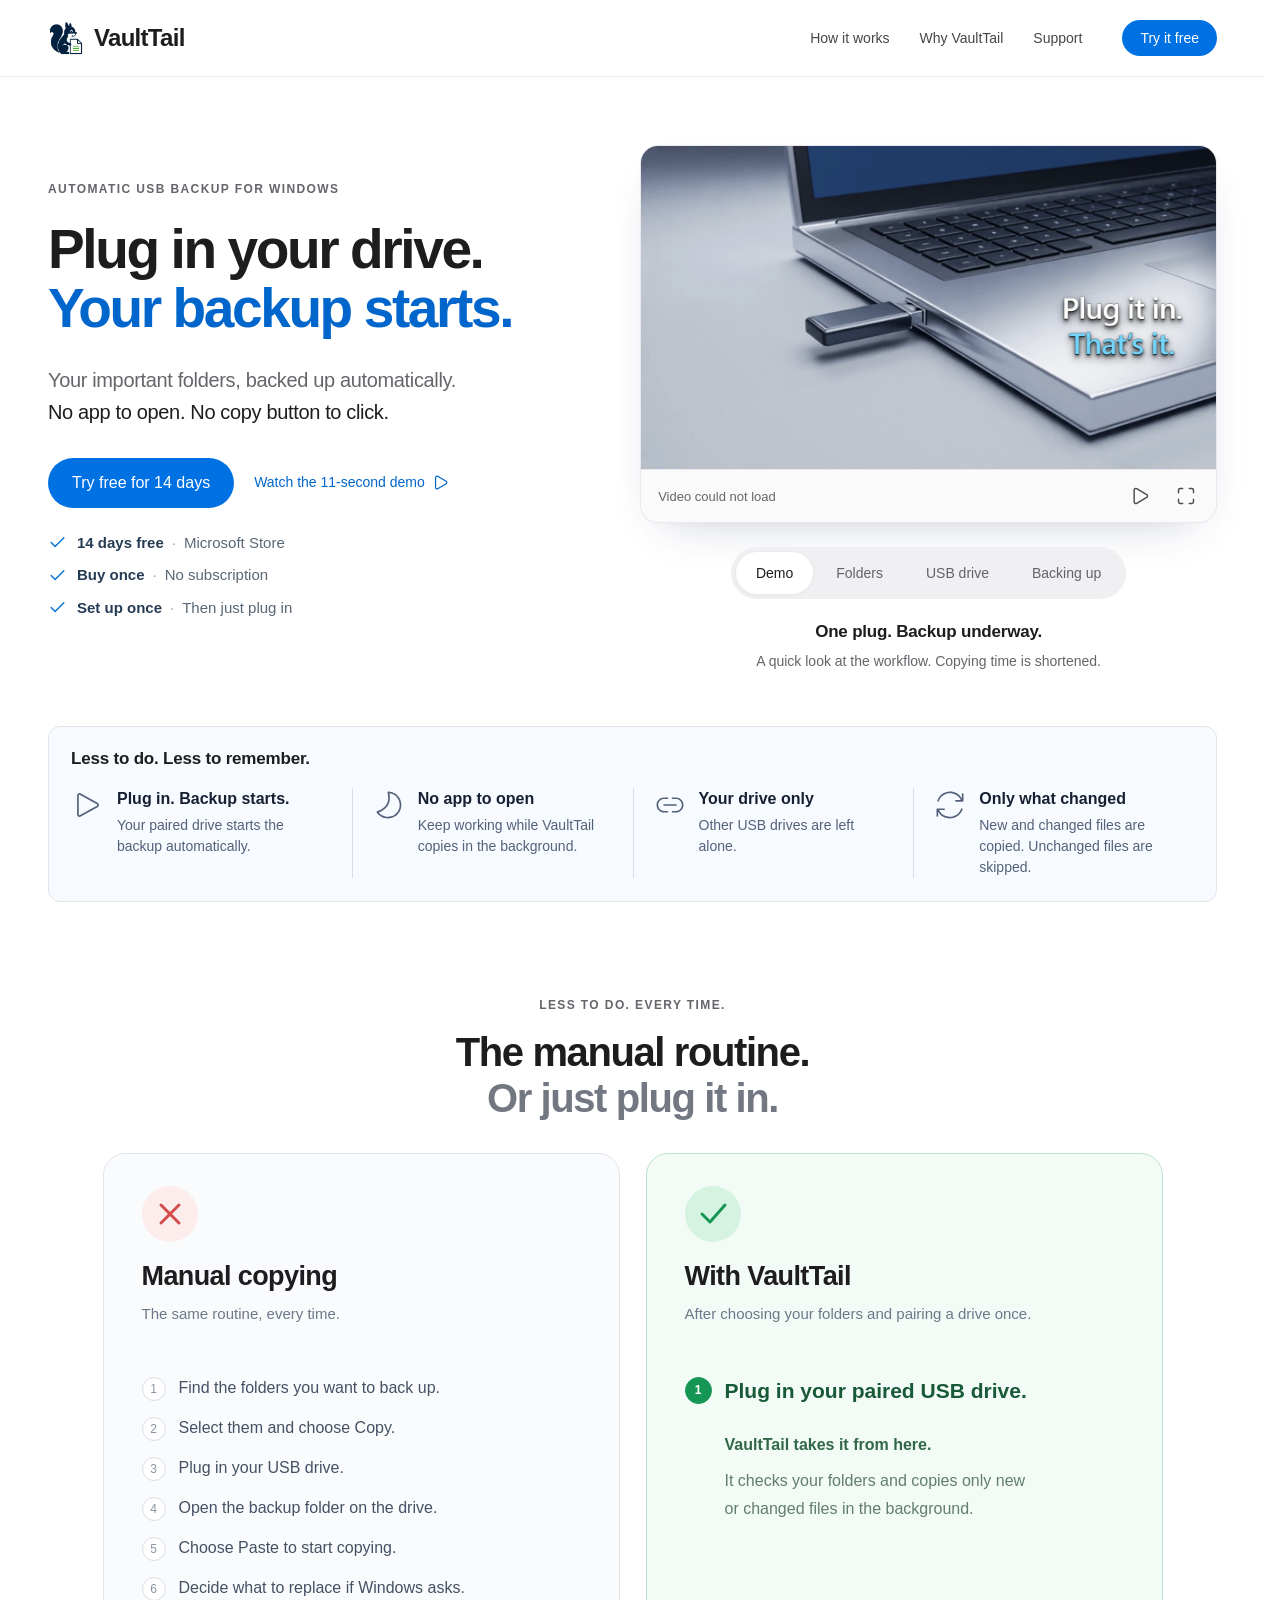
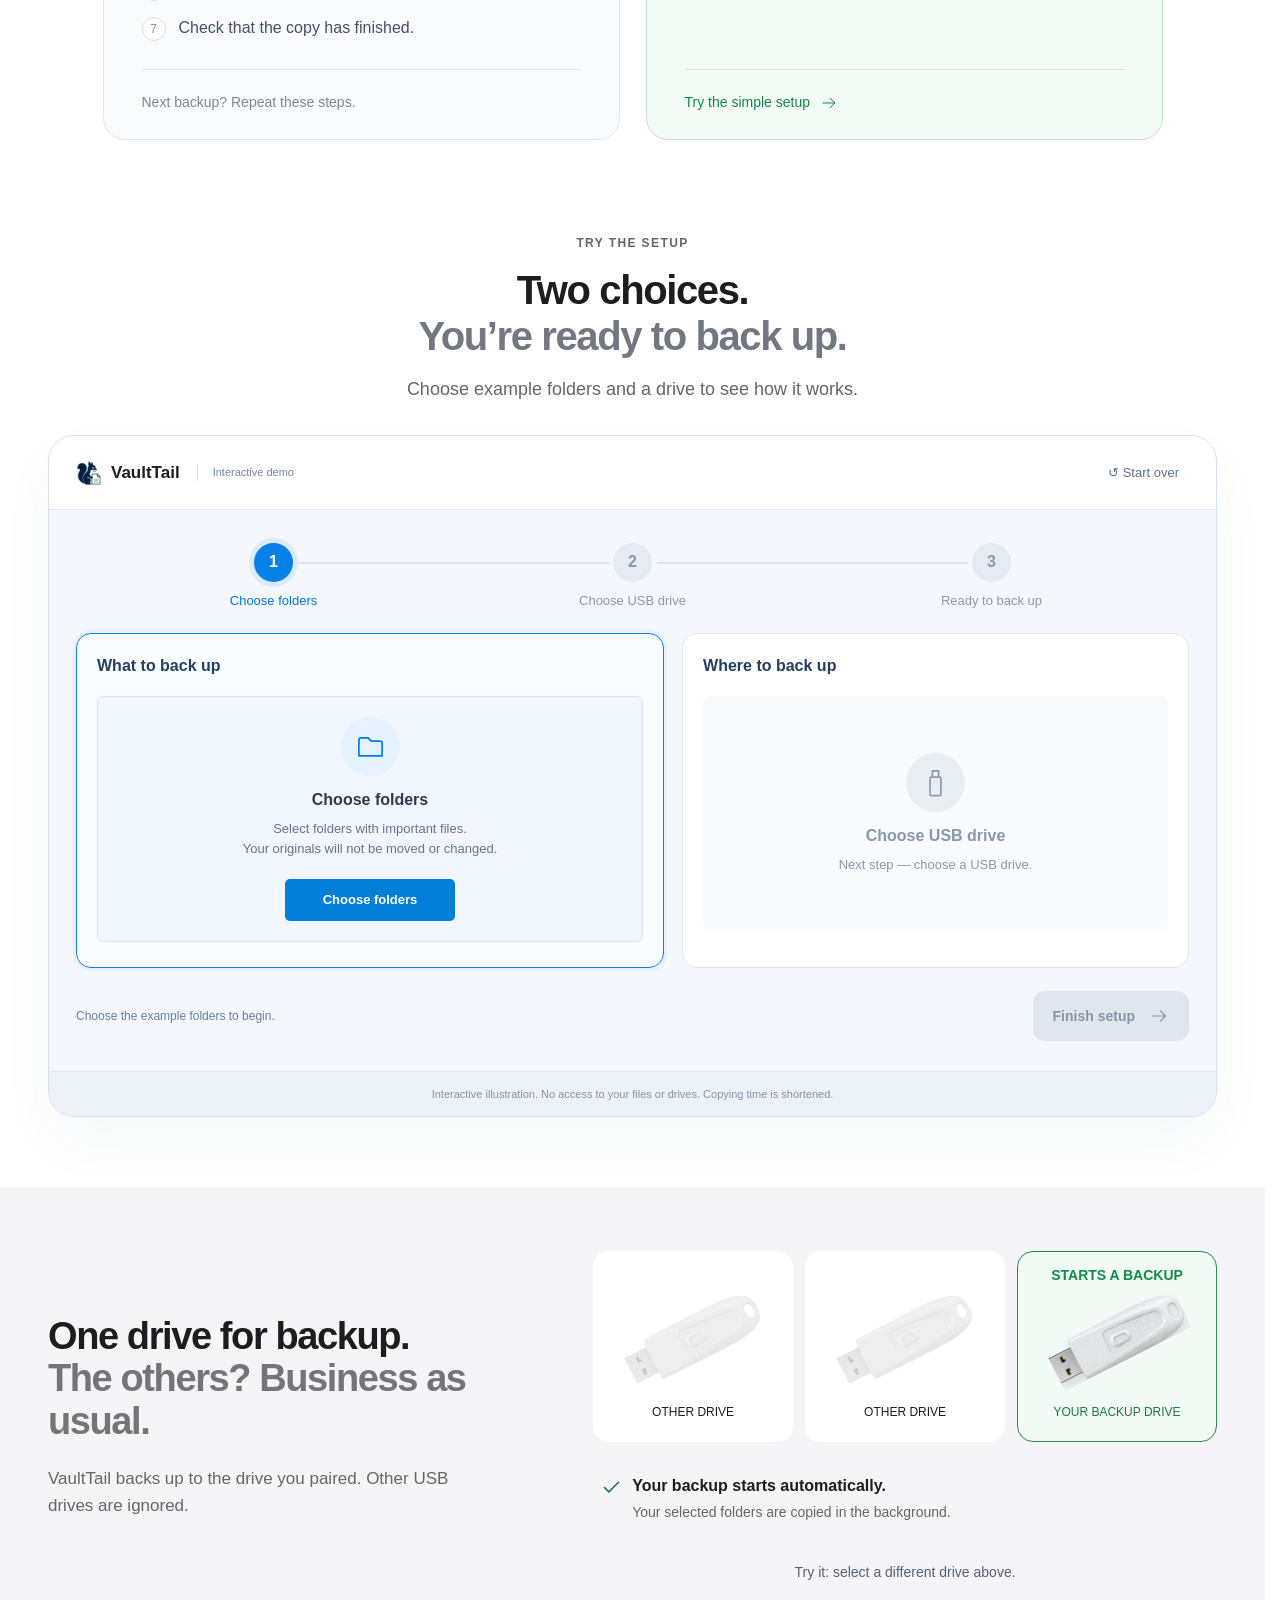
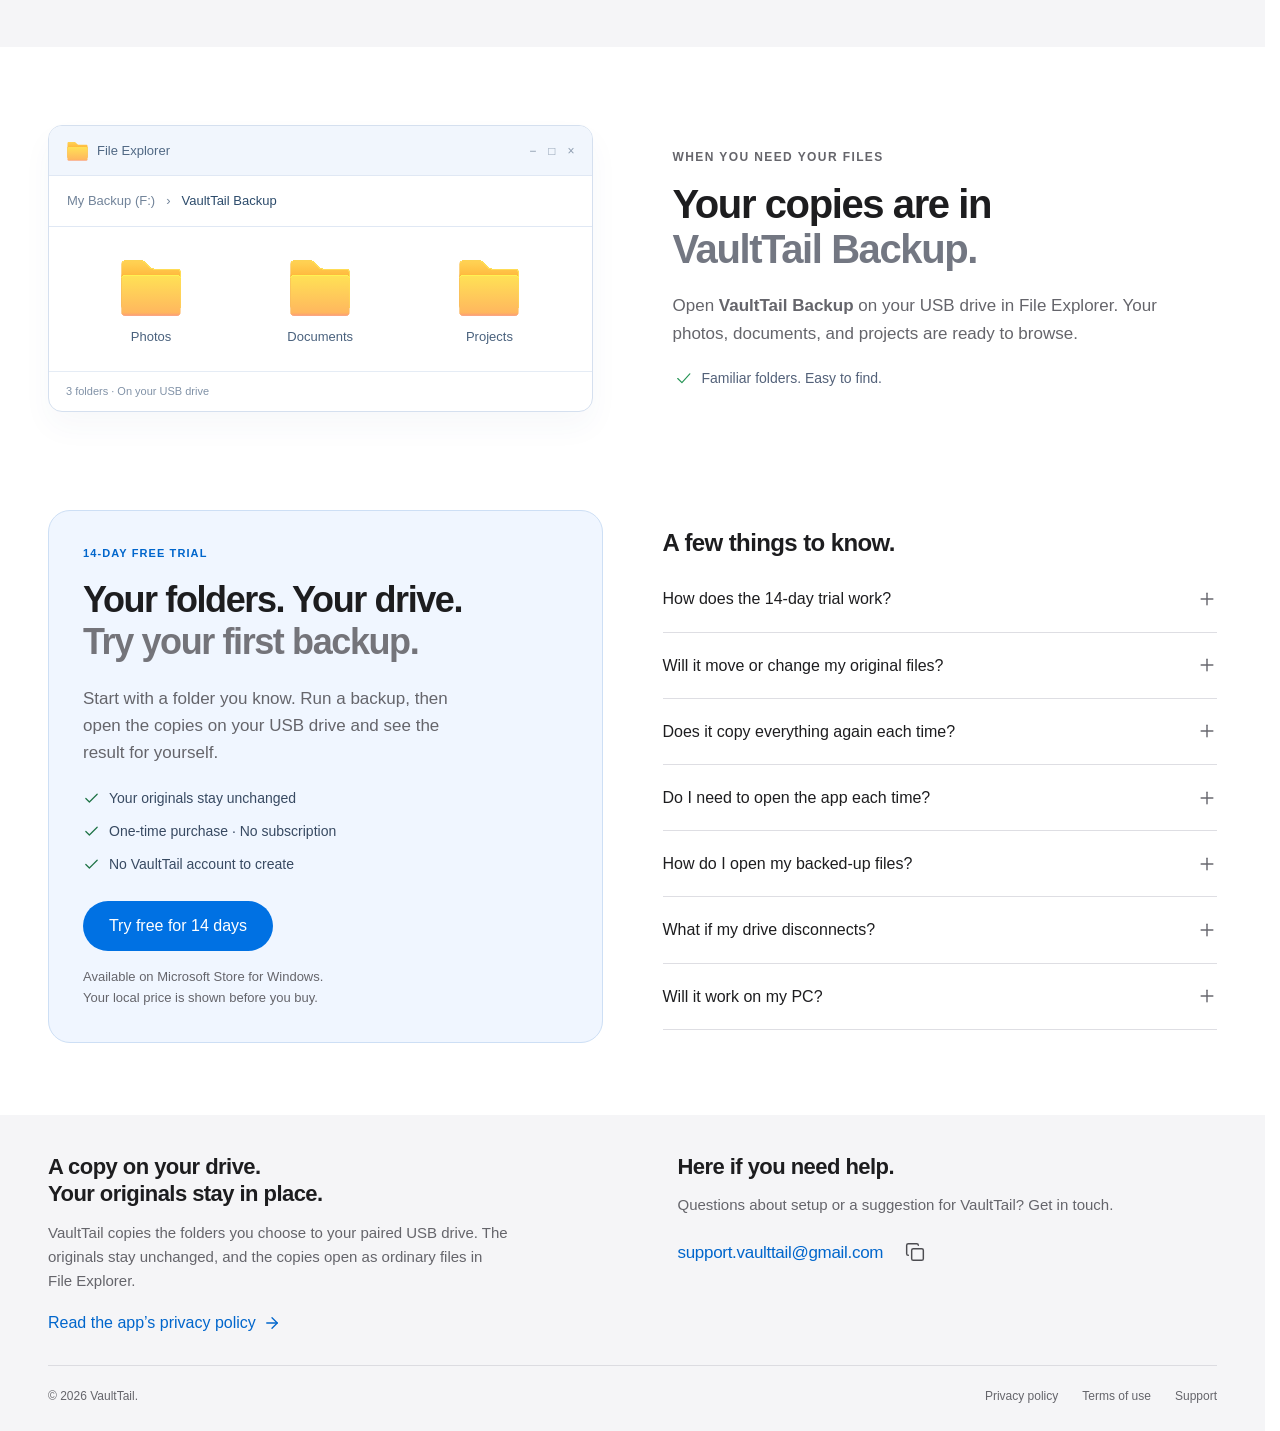
==== index.html @ e0ac6eba "Add files via upload" ====
<!doctype html>
<html lang="en">
<head>
  <meta charset="utf-8">
  <meta name="viewport" content="width=device-width, initial-scale=1">
  <title>VaultTail — Automatic USB Backup for Windows</title>
  <meta name="description" content="Plug in your paired USB drive and VaultTail backs up your selected folders automatically. Runs in the background. Local files. No subscription. Try it free for 14 days.">
  <meta name="theme-color" content="#0078d4">
  <link rel="icon" href="./favicon.ico">
  <link rel="apple-touch-icon" href="./apple-touch-icon.png">
  <link rel="stylesheet" href="./assets/site.css?v=f9b51b2a1ff4">
  <script defer src="./assets/site.js?v=59242d513256"></script>
</head>
<body>
  
<svg xmlns="http://www.w3.org/2000/svg" width="0" height="0" aria-hidden="true" style="position:absolute;overflow:hidden"><symbol id="vt-icon-arrow-right" viewBox="0 0 24 24">
  <path d="M5 12h14" />
  <path d="m12 5 7 7-7 7" />
</symbol>
<symbol id="vt-icon-check" viewBox="0 0 24 24">
  <path d="M20 6 9 17l-5-5" />
</symbol>
<symbol id="vt-icon-chevron-down" viewBox="0 0 24 24">
  <path d="m6 9 6 6 6-6" />
</symbol>
<symbol id="vt-icon-copy" viewBox="0 0 24 24">
  <rect width="14" height="14" x="8" y="8" rx="2" ry="2" />
  <path d="M4 16c-1.1 0-2-.9-2-2V4c0-1.1.9-2 2-2h10c1.1 0 2 .9 2 2" />
</symbol>
<symbol id="vt-icon-maximize" viewBox="0 0 24 24">
  <path d="M8 3H5a2 2 0 0 0-2 2v3" />
  <path d="M21 8V5a2 2 0 0 0-2-2h-3" />
  <path d="M3 16v3a2 2 0 0 0 2 2h3" />
  <path d="M16 21h3a2 2 0 0 0 2-2v-3" />
</symbol>
<symbol id="vt-icon-pause" viewBox="0 0 24 24">
  <rect x="14" y="3" width="5" height="18" rx="1" />
  <rect x="5" y="3" width="5" height="18" rx="1" />
</symbol>
<symbol id="vt-icon-play" viewBox="0 0 24 24">
  <path d="M5 5a2 2 0 0 1 3.008-1.728l11.997 6.998a2 2 0 0 1 .003 3.458l-12 7A2 2 0 0 1 5 19z" />
</symbol>
<symbol id="vt-icon-plus" viewBox="0 0 24 24">
  <path d="M5 12h14" />
  <path d="M12 5v14" />
</symbol>
<symbol id="vt-icon-usb" viewBox="0 0 24 24">
  <circle cx="10" cy="7" r="1" />
  <circle cx="4" cy="20" r="1" />
  <path d="M4.7 19.3 19 5" />
  <path d="m21 3-3 1 2 2Z" />
  <path d="M9.26 7.68 5 12l2 5" />
  <path d="m10 14 5 2 3.5-3.5" />
  <path d="m18 12 1-1 1 1-1 1Z" />
</symbol>
<symbol id="vt-icon-x" viewBox="0 0 24 24">
  <path d="M18 6 6 18" />
  <path d="m6 6 12 12" />
</symbol></svg>

  <div id="root"><link rel="preload" as="image" href="./assets/vaulttail-icon.webp"/><link rel="preload" as="image" href="./assets/app-features/automatic.svg"/><link rel="preload" as="image" href="./assets/app-features/background.svg"/><link rel="preload" as="image" href="./assets/app-features/linked.svg"/><link rel="preload" as="image" href="./assets/app-features/changes.svg"/><link rel="preload" as="image" href="./assets/all-in-one-neutral.png"/><link rel="preload" as="image" href="./assets/windows11-bloom.jpg"/><link rel="preload" as="image" href="./assets/this-pc.png"/><link rel="preload" as="image" href="./assets/recycle-bin.png"/><link rel="preload" as="image" href="./assets/usb-white-compact.png"/><link rel="preload" as="image" href="./assets/windows-folder.svg"/><a class="skip-link" href="#main">Skip to content</a><header class="site-header" id="top"><div class="container header-inner"><a class="brand" href="#top" aria-label="VaultTail home"><img src="./assets/vaulttail-icon.webp" width="36" height="36" alt=""/><span>VaultTail</span></a><nav aria-label="Main navigation"><a href="#how">How it works</a><a href="#why">Why VaultTail</a><a href="#contact">Support</a></nav><a class="store-button compact" href="https://apps.microsoft.com/detail/9MSNWTGK604C?cid=vaulttail_website" target="_blank" rel="noopener noreferrer">Try it free</a></div></header><main id="main"><section class="hero container" aria-labelledby="hero-title"><div class="hero-copy"><p class="eyebrow">AUTOMATIC USB BACKUP FOR WINDOWS</p><h1 id="hero-title">Plug in your drive.<br/><span>Your backup starts.</span></h1><p class="hero-description">Your important folders, backed up automatically.<br/><strong>No app to open. No copy button to click.</strong></p><div class="hero-actions"><a class="store-button" href="https://apps.microsoft.com/detail/9MSNWTGK604C?cid=vaulttail_website" target="_blank" rel="noopener noreferrer">Try free for 14 days</a><button class="watch-button" type="button">Watch the 11-second demo<svg class="icon " width="24" height="24" viewBox="0 0 24 24" fill="none" stroke="currentColor" stroke-width="1.75" stroke-linecap="round" stroke-linejoin="round" aria-hidden="true"><use href="#vt-icon-play"></use></svg></button></div><ul class="hero-assurances" aria-label="Trial, purchase, and setup"><li><svg class="icon " width="24" height="24" viewBox="0 0 24 24" fill="none" stroke="currentColor" stroke-width="1.75" stroke-linecap="round" stroke-linejoin="round" aria-hidden="true"><use href="#vt-icon-check"></use></svg><span><strong>14 days free</strong><span class="assurance-divider">·</span>Microsoft Store</span></li><li><svg class="icon " width="24" height="24" viewBox="0 0 24 24" fill="none" stroke="currentColor" stroke-width="1.75" stroke-linecap="round" stroke-linejoin="round" aria-hidden="true"><use href="#vt-icon-check"></use></svg><span><strong>Buy once</strong><span class="assurance-divider">·</span>No subscription</span></li><li><svg class="icon " width="24" height="24" viewBox="0 0 24 24" fill="none" stroke="currentColor" stroke-width="1.75" stroke-linecap="round" stroke-linejoin="round" aria-hidden="true"><use href="#vt-icon-check"></use></svg><span><strong>Set up once</strong><span class="assurance-divider">·</span>Then just plug in</span></li></ul></div><div class="product-preview" id="how"><div class="gallery-panels"><div role="tabpanel" id="panel-demo" aria-labelledby="view-demo" tabindex="0"><div class="demo-player"><div class="media-stage"><video width="1920" height="1080" muted="" loop="" playsInline="" preload="none" poster="./assets/plug-and-done-poster.webp" aria-label="Plugging in a USB drive, automatic background copying, and a completed backup"><source src="./assets/plug-and-done.mp4" type="video/mp4"/></video></div><div class="media-toolbar"><span>11 seconds · No sound needed</span><div><button type="button" class="icon-button" aria-label="Play demo"><svg class="icon " width="24" height="24" viewBox="0 0 24 24" fill="none" stroke="currentColor" stroke-width="1.75" stroke-linecap="round" stroke-linejoin="round" aria-hidden="true"><use href="#vt-icon-play"></use></svg></button><button type="button" class="icon-button" aria-label="Expand demo"><svg class="icon " width="24" height="24" viewBox="0 0 24 24" fill="none" stroke="currentColor" stroke-width="1.75" stroke-linecap="round" stroke-linejoin="round" aria-hidden="true"><use href="#vt-icon-maximize"></use></svg></button></div></div></div></div><div role="tabpanel" id="panel-setup" aria-labelledby="view-setup" hidden="" tabindex="0"><button type="button" class="media-stage product-screen" aria-label="Enlarge app screenshot"><img src="./assets/setup-desktop.png" width="1366" height="768" loading="lazy" alt="Choose what matters."/></button><div class="media-toolbar"><span>Actual VaultTail interface</span><button type="button" class="icon-button" aria-label="Expand screenshot"><svg class="icon " width="24" height="24" viewBox="0 0 24 24" fill="none" stroke="currentColor" stroke-width="1.75" stroke-linecap="round" stroke-linejoin="round" aria-hidden="true"><use href="#vt-icon-maximize"></use></svg></button></div></div><div role="tabpanel" id="panel-drive" aria-labelledby="view-drive" hidden="" tabindex="0"><button type="button" class="media-stage product-screen" aria-label="Enlarge app screenshot"><img src="./assets/drive-desktop.png" width="1366" height="768" loading="lazy" alt="Pair your backup drive."/></button><div class="media-toolbar"><span>Actual VaultTail interface</span><button type="button" class="icon-button" aria-label="Expand screenshot"><svg class="icon " width="24" height="24" viewBox="0 0 24 24" fill="none" stroke="currentColor" stroke-width="1.75" stroke-linecap="round" stroke-linejoin="round" aria-hidden="true"><use href="#vt-icon-maximize"></use></svg></button></div></div><div role="tabpanel" id="panel-copy" aria-labelledby="view-copy" hidden="" tabindex="0"><button type="button" class="media-stage product-screen" aria-label="Enlarge app screenshot"><img src="./assets/copy-desktop.png" width="1366" height="768" loading="lazy" alt="Get on with your day."/></button><div class="media-toolbar"><span>Actual VaultTail interface</span><button type="button" class="icon-button" aria-label="Expand screenshot"><svg class="icon " width="24" height="24" viewBox="0 0 24 24" fill="none" stroke="currentColor" stroke-width="1.75" stroke-linecap="round" stroke-linejoin="round" aria-hidden="true"><use href="#vt-icon-maximize"></use></svg></button></div></div></div><div class="screen-steps" role="tablist" aria-label="Demo and setup"><button type="button" id="view-demo" role="tab" aria-selected="true" aria-controls="panel-demo" tabindex="0">Demo</button><button type="button" id="view-setup" role="tab" aria-selected="false" aria-controls="panel-setup" tabindex="-1">Folders</button><button type="button" id="view-drive" role="tab" aria-selected="false" aria-controls="panel-drive" tabindex="-1">USB drive</button><button type="button" id="view-copy" role="tab" aria-selected="false" aria-controls="panel-copy" tabindex="-1">Backing up</button></div><div class="screen-caption"><div class="caption-copy active" aria-hidden="false"><p>One plug. Backup underway.</p><span>A quick look at the workflow. Copying time is shortened.</span></div><div class="caption-copy" aria-hidden="true"><p>Choose what matters.</p><span>Select the folders you want to back up: photos, documents, or work projects.</span></div><div class="caption-copy" aria-hidden="true"><p>Pair your backup drive.</p><span>VaultTail remembers your drive. No need to select it again every time.</span></div><div class="caption-copy" aria-hidden="true"><p>Get on with your day.</p><span>Close the main window. Your backup keeps running in the background.</span></div></div></div></section><section class="app-features container" aria-labelledby="features-title"><div class="app-features-panel"><h2 id="features-title">Less to do. Less to remember.</h2><div class="app-features-grid"><article><img src="./assets/app-features/automatic.svg" width="34" height="34" alt=""/><div><h3>Plug in. Backup starts.</h3><p>Your paired drive starts the backup automatically.</p></div></article><article><img src="./assets/app-features/background.svg" width="34" height="34" alt=""/><div><h3>No app to open</h3><p>Keep working while VaultTail copies in the background.</p></div></article><article><img src="./assets/app-features/linked.svg" width="34" height="34" alt=""/><div><h3>Your drive only</h3><p>Other USB drives are left alone.</p></div></article><article><img src="./assets/app-features/changes.svg" width="34" height="34" alt=""/><div><h3>Only what changed</h3><p>New and changed files are copied. Unchanged files are skipped.</p></div></article></div></div></section><section class="comparison-section container" id="why" aria-labelledby="why-title"><div class="section-intro"><p class="eyebrow">LESS TO DO. EVERY TIME.</p><h2 id="why-title">The manual routine.<br/><span>Or just plug it in.</span></h2></div><div class="action-comparison"><article class="action-card action-manual"><div class="comparison-symbol"><svg class="app-line-icon" viewBox="0 0 40 40" fill="none" aria-hidden="true"><path d="m11 11 18 18M29 11 11 29"></path></svg></div><h3>Manual copying</h3><p class="comparison-subtitle">The same routine, every time.</p><ol><li>Find the folders you want to back up.</li><li>Select them and choose Copy.</li><li>Plug in your USB drive.</li><li>Open the backup folder on the drive.</li><li>Choose Paste to start copying.</li><li>Decide what to replace if Windows asks.</li><li>Check that the copy has finished.</li></ol><p class="comparison-bottom-line">Next backup? Repeat these steps.</p></article><article class="action-card action-auto"><div class="comparison-symbol"><svg class="app-line-icon" viewBox="0 0 40 40" fill="none" aria-hidden="true"><path d="m9 20 8 8L32 11"></path></svg></div><h3>With VaultTail</h3><p class="comparison-subtitle">After choosing your folders and pairing a drive once.</p><ol><li>Plug in your paired USB drive.</li></ol><div class="automatic-explanation"><strong>VaultTail takes it from here.</strong><p>It checks your folders and copies only new or changed files in the background.</p></div><a class="comparison-bottom-line" href="#setup">Try the simple setup <svg class="app-line-icon" viewBox="0 0 40 40" fill="none" aria-hidden="true"><path d="M7 20h26M23 10l10 10-10 10"></path></svg></a></article></div></section><section class="wizard-section container" id="setup" aria-labelledby="setup-title"><div class="section-intro"><p class="eyebrow">TRY THE SETUP</p><h2 id="setup-title">Two choices.<br/><span>You’re ready to back up.</span></h2><p>Choose example folders and a drive to see how it works.</p></div><div class="setup-wizard wizard-step-0"><div class="wizard-heading"><div class="wizard-brand"><img src="./assets/vaulttail-icon.webp" width="28" height="28" alt=""/>VaultTail <span>Interactive demo</span></div><button class="story-reset">↺ Start over</button></div><div class="wizard-content"><div class="wizard-setup-flow " aria-hidden="false"><div class="wizard-stepper" aria-label="Setup progress"><button aria-current="step" class="current"><span>1</span><strong>Choose folders</strong></button><button disabled="" class=""><span>2</span><strong>Choose USB drive</strong></button><button disabled="" class=""><span>3</span><strong>Ready to back up</strong></button></div><div class="wizard-stage"><div class="wizard-panels"><div class="wizard-panel focused"><div class="panel-caption"><span>What to back up</span></div><div class="app-empty-state"><span class="app-icon-circle"><svg class="app-line-icon" viewBox="0 0 40 40" fill="none" aria-hidden="true"><path d="M5 12a3 3 0 0 1 3-3h9l4 4h11a3 3 0 0 1 3 3v16H5Z"></path></svg></span><h3>Choose folders</h3><p>Select folders with important files.<br/>Your originals will not be moved or changed.</p><button class="app-blue-button">Choose folders</button></div></div><div class="wizard-panel "><div class="panel-caption"><span>Where to back up</span></div><div class="app-empty-state app-muted"><span class="app-icon-circle"><svg class="app-line-icon" viewBox="0 0 40 40" fill="none" aria-hidden="true"><rect x="13" y="13" width="14" height="24" rx="2"></rect><path d="M16 13V5h8v8"></path></svg></span><h3>Choose USB drive</h3><p>Next step — choose a USB drive.</p></div></div></div><div class="wizard-actions"><p>Choose the example folders to begin.</p><button class="story-primary" disabled="">Finish setup<svg class="app-line-icon" viewBox="0 0 40 40" fill="none" aria-hidden="true"><path d="M7 20h26M23 10l10 10-10 10"></path></svg></button></div></div></div><div class="wizard-finished-flow wizard-hidden" aria-hidden="true" inert=""><div class="finished-copy"><span class="setup-complete-badge"><svg class="app-line-icon" viewBox="0 0 40 40" fill="none" aria-hidden="true"><path d="m9 20 8 8L32 11"></path></svg> Setup complete</span><h3>You’re set.<br/>Just plug it in.</h3><p>Connect your paired drive. VaultTail starts your backup in the background.</p><div class="paired-summary"><svg class="app-line-icon" viewBox="0 0 40 40" fill="none" aria-hidden="true"><rect x="13" y="13" width="14" height="24" rx="2"></rect><path d="M16 13V5h8v8"></path></svg><span>My Backup (F:)<small>3<!-- --> folders · <!-- -->5.8<!-- --> GB selected</small></span></div><div class="finished-actions"><div class="finished-action-view" aria-hidden="false"><button class="story-primary">Connect the USB drive<svg class="app-line-icon" viewBox="0 0 40 40" fill="none" aria-hidden="true"><path d="M7 20h26M23 10l10 10-10 10"></path></svg></button></div><div class="finished-action-view wizard-hidden" aria-hidden="true" inert=""><a class="story-primary finished-install" href="https://apps.microsoft.com/detail/9MSNWTGK604C?cid=vaulttail_website" target="_blank" rel="noopener noreferrer">Try it with your own folders<svg class="app-line-icon" viewBox="0 0 40 40" fill="none" aria-hidden="true"><path d="M7 20h26M23 10l10 10-10 10"></path></svg></a><div class="finished-next-step"><span>14 days free · Microsoft Store</span><button class="story-link">Replay demo</button></div></div></div><p class="connection-feedback" role="status">Click to see what happens.</p><p class="startup-note">With Start with Windows enabled.</p></div><div class="aio-scene "><div class="aio-computer"><img class="aio-hardware" src="./assets/all-in-one-neutral.png" alt="Unbranded all-in-one computer" width="1448" height="1086" draggable="false"/><div class="aio-screen" aria-label="Windows 11 desktop with a VaultTail backup notification"><img class="windows-wallpaper" src="./assets/windows11-bloom.jpg" alt="" draggable="false"/><div class="genuine-desktop-icons" aria-hidden="true"><div><img src="./assets/this-pc.png" alt=""/><span>This PC</span></div><div><img src="./assets/recycle-bin.png" alt=""/><span>Recycle Bin</span></div></div><div class="genuine-windows-taskbar" aria-hidden="true"></div></div><div class="aio-usb-port"><img class="aio-usb" src="./assets/usb-white-compact.png" alt="White USB flash drive" draggable="false"/></div></div></div></div></div><div class="wizard-disclaimer">Interactive illustration. No access to your files or drives. Copying time is shortened.</div></div></section><section class="drive-section" aria-labelledby="drive-title"><div class="drive-story container"><div class="drive-copy"><h2 id="drive-title">One drive for backup.<br/><span>The others? Business as usual.</span></h2><p>VaultTail backs up to the drive you paired. Other USB drives are ignored.</p></div><div class="drive-demo"><div class="drive-choices" role="group" aria-label="Choose a drive to see how VaultTail responds"><button type="button" class="drive-choice" aria-label="Unpaired USB drive 1" aria-pressed="false" aria-controls="drive-response"><span class="drive-art"><span class="drive-outcome outcome-ignored" aria-hidden="true"></span><img class="usb-product" src="./assets/usb-white-compact.png" width="2191" height="718" loading="lazy" alt=""/></span><strong>OTHER DRIVE</strong></button><button type="button" class="drive-choice" aria-label="Unpaired USB drive 2" aria-pressed="false" aria-controls="drive-response"><span class="drive-art"><span class="drive-outcome outcome-ignored" aria-hidden="true"></span><img class="usb-product" src="./assets/usb-white-compact.png" width="2191" height="718" loading="lazy" alt=""/></span><strong>OTHER DRIVE</strong></button><button type="button" class="drive-choice linked-drive" aria-label="Paired backup drive" aria-pressed="true" aria-controls="drive-response"><span class="drive-art"><span class="drive-outcome outcome-backup" aria-hidden="true">STARTS A BACKUP</span><img class="usb-product" src="./assets/usb-white-compact.png" width="2191" height="718" loading="lazy" alt=""/></span><strong>YOUR BACKUP DRIVE</strong></button></div><div class="drive-response is-linked" id="drive-response" role="status" aria-live="polite" aria-atomic="true"><svg class="icon " width="24" height="24" viewBox="0 0 24 24" fill="none" stroke="currentColor" stroke-width="1.75" stroke-linecap="round" stroke-linejoin="round" aria-hidden="true"><use href="#vt-icon-check"></use></svg><div><strong>Your backup starts automatically.</strong><p>Your selected folders are copied in the background.</p></div></div><p class="demo-hint">Try it: select a different drive above.</p></div></div></section><section class="files-section container"><div class="backup-browser"><div class="backup-browser-bar"><img class="win-folder" src="./assets/windows-folder.svg" alt="" draggable="false"/><span>File Explorer</span><i>−　□　×</i></div><div class="backup-breadcrumb">My Backup (F:) <span>›</span> <strong>VaultTail Backup</strong></div><div class="backup-folder-grid"><div><img class="win-folder" src="./assets/windows-folder.svg" alt="" draggable="false"/><strong>Photos</strong></div><div><img class="win-folder" src="./assets/windows-folder.svg" alt="" draggable="false"/><strong>Documents</strong></div><div><img class="win-folder" src="./assets/windows-folder.svg" alt="" draggable="false"/><strong>Projects</strong></div></div><div class="backup-browser-status">3 folders · On your USB drive</div></div><div><p class="eyebrow">WHEN YOU NEED YOUR FILES</p><h2>Your copies are in<br/><span>VaultTail Backup.</span></h2><p>Open <strong>VaultTail Backup</strong> on your USB drive in File Explorer. Your photos, documents, and projects are ready to browse.</p><div class="files-proof"><svg class="app-line-icon" viewBox="0 0 40 40" fill="none" aria-hidden="true"><path d="m9 20 8 8L32 11"></path></svg> Familiar folders. Easy to find.</div></div></section><section class="closing container" aria-label="Try VaultTail and frequently asked questions"><div class="closing-copy"><p class="offer-tag">14-DAY FREE TRIAL</p><h2>Your folders. Your drive.<br/><span>Try your first backup.</span></h2><p>Start with a folder you know. Run a backup, then open the copies on your USB drive and see the result for yourself.</p><ul class="offer-points"><li><svg class="icon " width="24" height="24" viewBox="0 0 24 24" fill="none" stroke="currentColor" stroke-width="1.75" stroke-linecap="round" stroke-linejoin="round" aria-hidden="true"><use href="#vt-icon-check"></use></svg> Your originals stay unchanged</li><li><svg class="icon " width="24" height="24" viewBox="0 0 24 24" fill="none" stroke="currentColor" stroke-width="1.75" stroke-linecap="round" stroke-linejoin="round" aria-hidden="true"><use href="#vt-icon-check"></use></svg> One-time purchase · No subscription</li><li><svg class="icon " width="24" height="24" viewBox="0 0 24 24" fill="none" stroke="currentColor" stroke-width="1.75" stroke-linecap="round" stroke-linejoin="round" aria-hidden="true"><use href="#vt-icon-check"></use></svg> No VaultTail account to create</li></ul><a class="store-button" href="https://apps.microsoft.com/detail/9MSNWTGK604C?cid=vaulttail_website" target="_blank" rel="noopener noreferrer">Try free for 14 days</a><p class="store-note">Available on Microsoft Store for Windows.<br/>Your local price is shown before you buy.</p></div><div class="faq"><h2>A few things to know.</h2><details><summary>How does the 14-day trial work?<svg class="icon " width="24" height="24" viewBox="0 0 24 24" fill="none" stroke="currentColor" stroke-width="1.75" stroke-linecap="round" stroke-linejoin="round" aria-hidden="true"><use href="#vt-icon-plus"></use></svg></summary><p>Get VaultTail from Microsoft Store and try it with your own folders and USB drive for 14 days. VaultTail is a one-time purchase, with no subscription. The Store shows your local price before you buy.</p></details><details><summary>Will it move or change my original files?<svg class="icon " width="24" height="24" viewBox="0 0 24 24" fill="none" stroke="currentColor" stroke-width="1.75" stroke-linecap="round" stroke-linejoin="round" aria-hidden="true"><use href="#vt-icon-plus"></use></svg></summary><p>No. VaultTail copies your selected folders to the paired USB drive. Your original files stay where they are, unchanged.</p></details><details><summary>Does it copy everything again each time?<svg class="icon " width="24" height="24" viewBox="0 0 24 24" fill="none" stroke="currentColor" stroke-width="1.75" stroke-linecap="round" stroke-linejoin="round" aria-hidden="true"><use href="#vt-icon-plus"></use></svg></summary><p>VaultTail checks your selected folders and copies new or changed files. Unchanged files are skipped.</p></details><details><summary>Do I need to open the app each time?<svg class="icon " width="24" height="24" viewBox="0 0 24 24" fill="none" stroke="currentColor" stroke-width="1.75" stroke-linecap="round" stroke-linejoin="round" aria-hidden="true"><use href="#vt-icon-plus"></use></svg></summary><p>No. Enable Start with Windows so VaultTail is ready in the background. After setup, connecting your paired drive starts the backup.</p></details><details><summary>How do I open my backed-up files?<svg class="icon " width="24" height="24" viewBox="0 0 24 24" fill="none" stroke="currentColor" stroke-width="1.75" stroke-linecap="round" stroke-linejoin="round" aria-hidden="true"><use href="#vt-icon-plus"></use></svg></summary><p>Open your USB drive in File Explorer, then open VaultTail Backup. You can also open the backup folder from the app or its completion notification.</p></details><details><summary>What if my drive disconnects?<svg class="icon " width="24" height="24" viewBox="0 0 24 24" fill="none" stroke="currentColor" stroke-width="1.75" stroke-linecap="round" stroke-linejoin="round" aria-hidden="true"><use href="#vt-icon-plus"></use></svg></summary><p>Copying pauses. Reconnect the same drive and VaultTail can resume from its saved progress. It will notify you if anything needs your attention.</p></details><details><summary>Will it work on my PC?<svg class="icon " width="24" height="24" viewBox="0 0 24 24" fill="none" stroke="currentColor" stroke-width="1.75" stroke-linecap="round" stroke-linejoin="round" aria-hidden="true"><use href="#vt-icon-plus"></use></svg></summary><p>You need Windows 10 version 2004 (build 19041) or later, including Windows 11, and an external USB drive recognized by Windows. See Microsoft Store for the full system requirements.</p></details></div></section><section class="trust-section" aria-label="Product and support"><div class="container trust-grid"><article id="your-files"><h2>A copy on your drive.<br/>Your originals stay in place.</h2><p>VaultTail copies the folders you choose to your paired USB drive. The originals stay unchanged, and the copies open as ordinary files in File Explorer.</p><a class="text-link" href="https://tsl-dvlpr.github.io/vaulttail-legal/legal/v1.0.0/en/privacy/" target="_blank" rel="noopener noreferrer">Read the app’s privacy policy<svg class="icon " width="24" height="24" viewBox="0 0 24 24" fill="none" stroke="currentColor" stroke-width="1.75" stroke-linecap="round" stroke-linejoin="round" aria-hidden="true"><use href="#vt-icon-arrow-right"></use></svg></a></article><article id="contact"><h2>Here if you need help.</h2><p>Questions about setup or a suggestion for VaultTail? Get in touch.</p><div class="contact-email"><a href="mailto:support.vaulttail@gmail.com?subject=VaultTail">support.vaulttail@gmail.com</a><button class="icon-button" type="button" aria-label="Copy support email"><svg class="icon " width="24" height="24" viewBox="0 0 24 24" fill="none" stroke="currentColor" stroke-width="1.75" stroke-linecap="round" stroke-linejoin="round" aria-hidden="true"><use href="#vt-icon-copy"></use></svg></button></div><p class="copy-feedback" role="status"></p></article></div></section></main><footer class="site-footer"><div class="container footer-main"><span>© 2026 VaultTail.</span><nav aria-label="Legal information"><a href="https://tsl-dvlpr.github.io/vaulttail-legal/legal/v1.0.0/en/privacy/" target="_blank" rel="noopener noreferrer">Privacy policy</a><a href="https://tsl-dvlpr.github.io/vaulttail-legal/legal/v1.0.0/en/terms/" target="_blank" rel="noopener noreferrer">Terms of use</a><a href="mailto:support.vaulttail@gmail.com">Support</a></nav></div></footer><dialog class="media-dialog" aria-label="Actual VaultTail interface"><div class="dialog-content"><div class="dialog-header"><span>Get on with your day.</span><button class="icon-button" type="button" aria-label="Close"><svg class="icon " width="24" height="24" viewBox="0 0 24 24" fill="none" stroke="currentColor" stroke-width="1.75" stroke-linecap="round" stroke-linejoin="round" aria-hidden="true"><use href="#vt-icon-x"></use></svg></button></div></div></dialog></div>
  <noscript><p style="padding:1rem;text-align:center;font:16px system-ui">Enable JavaScript to try the interactive demos. You can still read about VaultTail and visit Microsoft Store.</p></noscript>
</body>
</html>
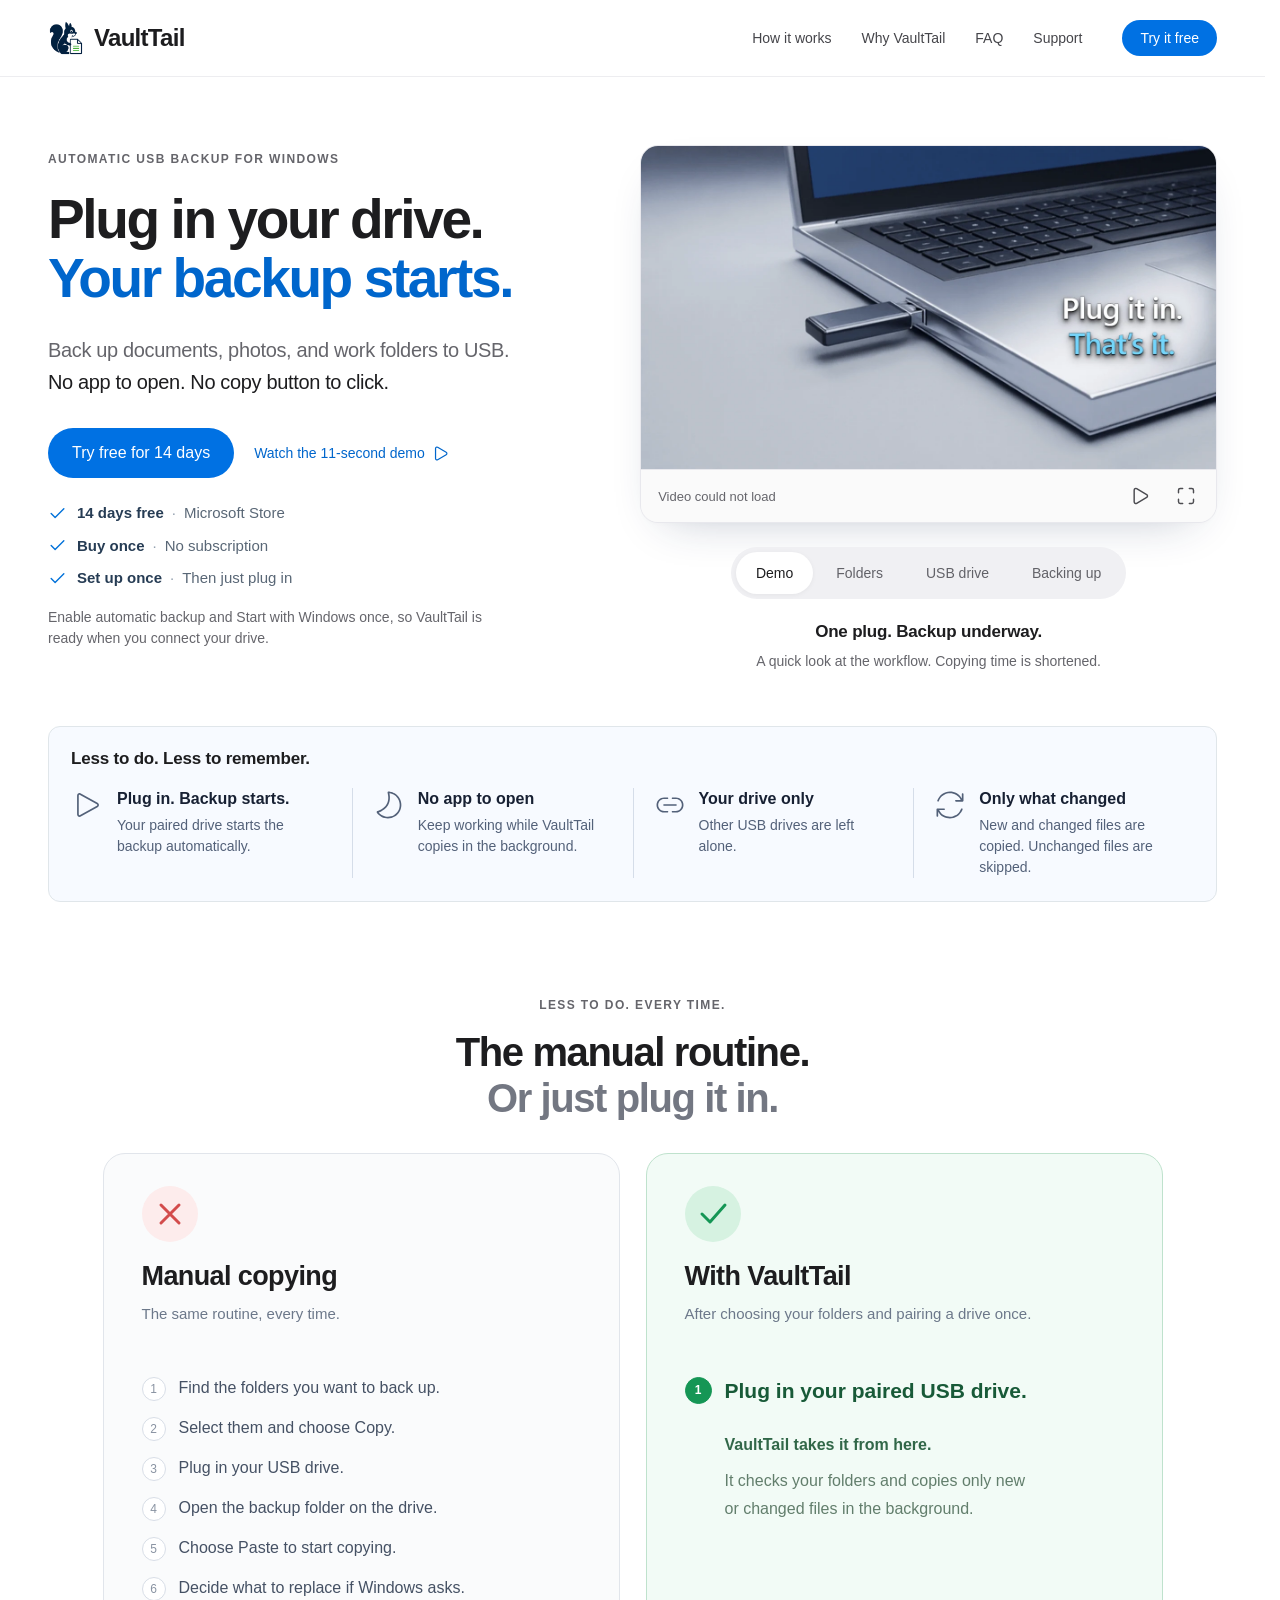
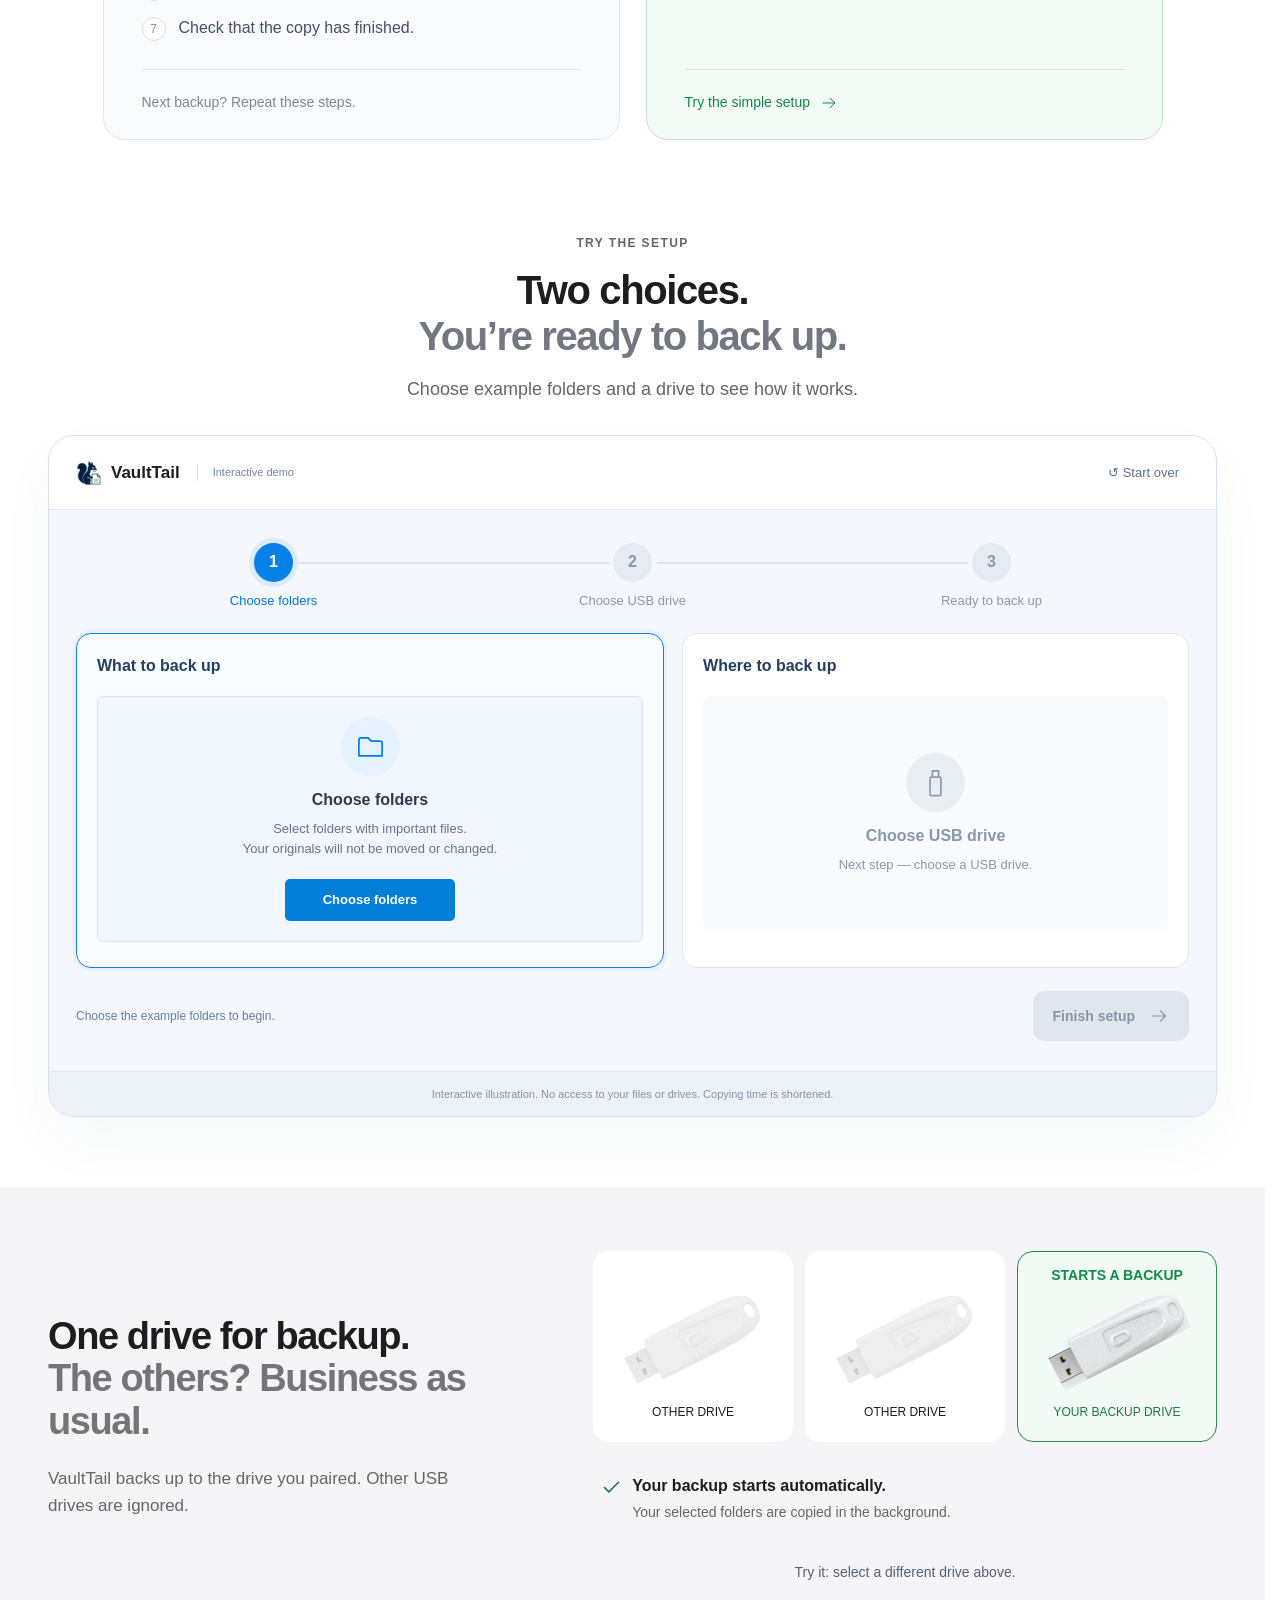
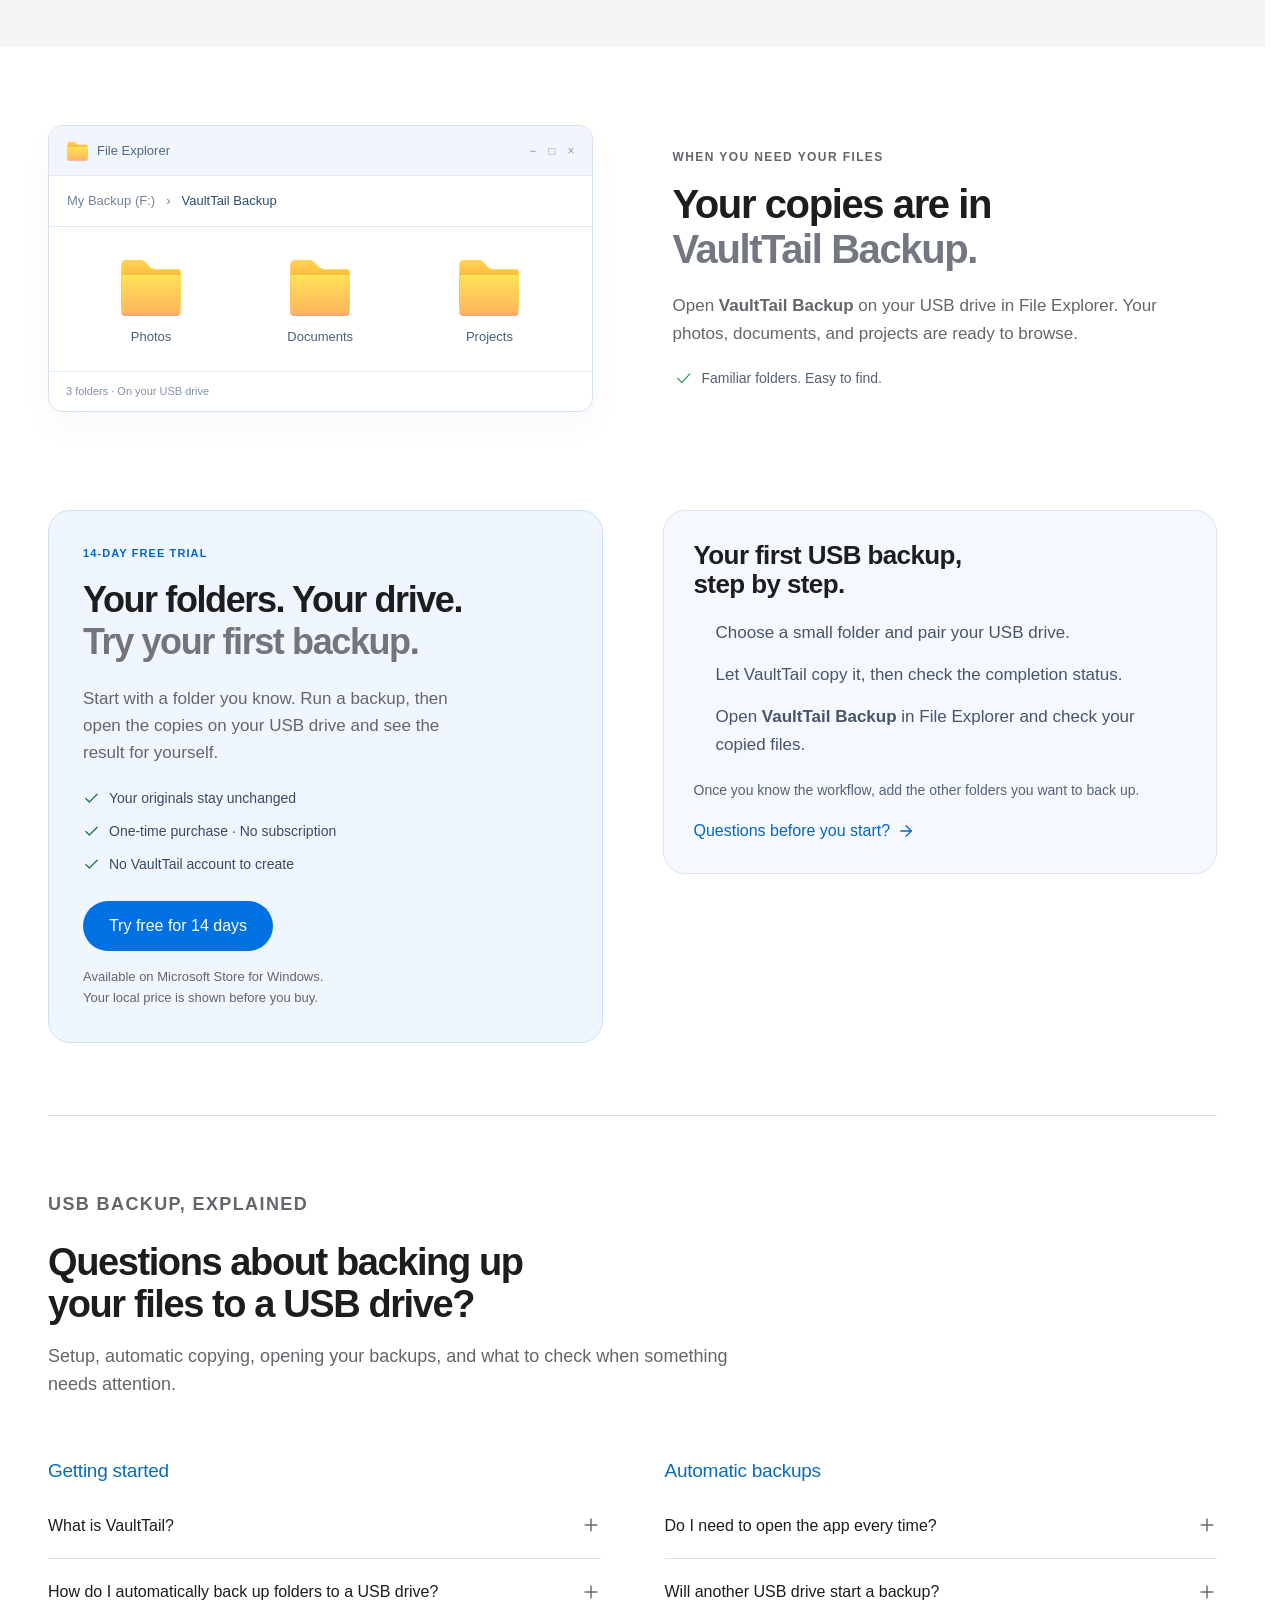
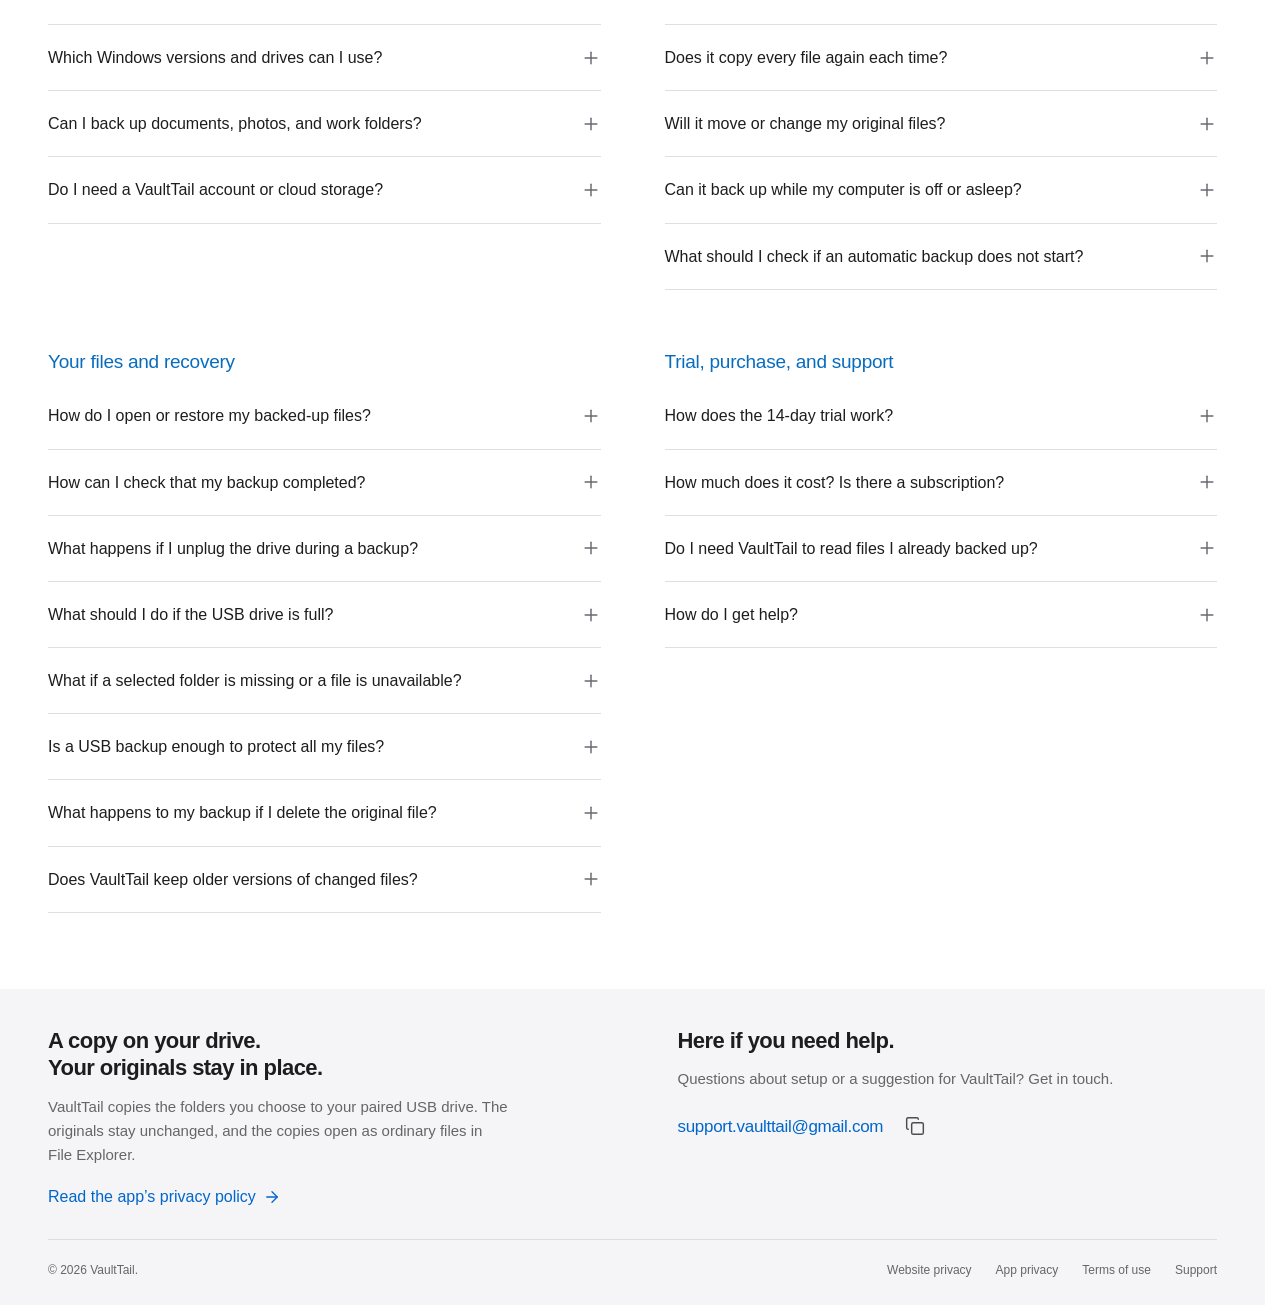
==== commit e0e76963: "Добавлена аналитика и расширено FAQ" ====
--- a/index.html
+++ b/index.html
@@ -3,13 +3,44 @@
 <head>
   <meta charset="utf-8">
   <meta name="viewport" content="width=device-width, initial-scale=1">
-  <title>VaultTail — Automatic USB Backup for Windows</title>
-  <meta name="description" content="Plug in your paired USB drive and VaultTail backs up your selected folders automatically. Runs in the background. Local files. No subscription. Try it free for 14 days.">
+  <title>Automatic USB Backup for Windows 11 &amp; 10 | VaultTail</title>
+  <meta name="description" content="Back up documents, photos and folders automatically when you connect your paired USB drive. VaultTail for Windows 11 and 10. Try free for 14 days.">
+  <link rel="canonical" href="https://vaulttail.com/">
+  <meta name="robots" content="index, follow, max-image-preview:large">
+  <meta property="og:type" content="website">
+  <meta property="og:site_name" content="VaultTail">
+  <meta property="og:locale" content="en_US">
+  <meta property="og:url" content="https://vaulttail.com/">
+  <meta property="og:title" content="VaultTail — Automatic USB Backup for Windows">
+  <meta property="og:description" content="Choose your folders once. Connect your paired USB drive and backup starts in the background. Try free for 14 days.">
+  <meta property="og:image" content="https://vaulttail.com/assets/vaulttail-social-20260920.png">
+  <meta property="og:image:secure_url" content="https://vaulttail.com/assets/vaulttail-social-20260920.png">
+  <meta property="og:image:type" content="image/png">
+  <meta property="og:image:width" content="1200">
+  <meta property="og:image:height" content="630">
+  <meta property="og:image:alt" content="VaultTail: automatic USB backup for Windows, with the actual app interface and a USB drive.">
+  <meta name="twitter:card" content="summary_large_image">
+  <meta name="twitter:title" content="VaultTail — Automatic USB Backup for Windows">
+  <meta name="twitter:description" content="Plug in your paired drive. Your backup starts. Local files, a one-time purchase, and a 14-day free trial.">
+  <meta name="twitter:image" content="https://vaulttail.com/assets/vaulttail-social-20260920.png">
+  <meta name="twitter:image:alt" content="VaultTail automatic USB backup for Windows with the actual app interface.">
+  <script type="application/ld+json">
+  {
+    "@context": "https://schema.org",
+    "@graph": [
+      {"@type":"WebSite","@id":"https://vaulttail.com/#website","url":"https://vaulttail.com/","name":"VaultTail","inLanguage":"en"},
+      {"@type":"WebPage","@id":"https://vaulttail.com/#webpage","url":"https://vaulttail.com/","name":"Automatic USB Backup for Windows 11 & 10 | VaultTail","isPartOf":{"@id":"https://vaulttail.com/#website"},"mainEntity":{"@id":"https://vaulttail.com/#app"},"inLanguage":"en","primaryImageOfPage":{"@type":"ImageObject","url":"https://vaulttail.com/assets/vaulttail-social-20260920.png","width":1200,"height":630}},
+      {"@type":"SoftwareApplication","@id":"https://vaulttail.com/#app","name":"VaultTail","url":"https://vaulttail.com/","applicationCategory":"UtilitiesApplication","operatingSystem":"Windows 10 version 2004 or later; Windows 11","description":"Automatically copies selected local folders to a paired USB drive when it is connected, while VaultTail is running in the background.","downloadUrl":"https://apps.microsoft.com/detail/9MSNWTGK604C","screenshot":"https://vaulttail.com/assets/setup-desktop.png","image":"https://vaulttail.com/assets/vaulttail-social-20260920.png","featureList":["Automatic backup when the paired USB drive is connected","Copy selected folders in the background","Skip unchanged files","Open backup copies as ordinary files in File Explorer","14-day trial through Microsoft Store"]}
+    ]
+  }
+  </script>
   <meta name="theme-color" content="#0078d4">
   <link rel="icon" href="./favicon.ico">
   <link rel="apple-touch-icon" href="./apple-touch-icon.png">
-  <link rel="stylesheet" href="./assets/site.css?v=f9b51b2a1ff4">
-  <script defer src="./assets/site.js?v=59242d513256"></script>
+  <link rel="stylesheet" href="./assets/site.css?v=0dd4cc13be71">
+  <script defer src="./assets/site.js?v=76c397b5ca0f"></script>
+  <script defer src="./analytics-config.js"></script>
+  <script defer src="./assets/analytics.js?v=6e17bf0101ee"></script>
 </head>
 <body>
   
@@ -58,7 +89,7 @@
   <path d="m6 6 12 12" />
 </symbol></svg>
 
-  <div id="root"><link rel="preload" as="image" href="./assets/vaulttail-icon.webp"/><link rel="preload" as="image" href="./assets/app-features/automatic.svg"/><link rel="preload" as="image" href="./assets/app-features/background.svg"/><link rel="preload" as="image" href="./assets/app-features/linked.svg"/><link rel="preload" as="image" href="./assets/app-features/changes.svg"/><link rel="preload" as="image" href="./assets/all-in-one-neutral.png"/><link rel="preload" as="image" href="./assets/windows11-bloom.jpg"/><link rel="preload" as="image" href="./assets/this-pc.png"/><link rel="preload" as="image" href="./assets/recycle-bin.png"/><link rel="preload" as="image" href="./assets/usb-white-compact.png"/><link rel="preload" as="image" href="./assets/windows-folder.svg"/><a class="skip-link" href="#main">Skip to content</a><header class="site-header" id="top"><div class="container header-inner"><a class="brand" href="#top" aria-label="VaultTail home"><img src="./assets/vaulttail-icon.webp" width="36" height="36" alt=""/><span>VaultTail</span></a><nav aria-label="Main navigation"><a href="#how">How it works</a><a href="#why">Why VaultTail</a><a href="#contact">Support</a></nav><a class="store-button compact" href="https://apps.microsoft.com/detail/9MSNWTGK604C?cid=vaulttail_website" target="_blank" rel="noopener noreferrer">Try it free</a></div></header><main id="main"><section class="hero container" aria-labelledby="hero-title"><div class="hero-copy"><p class="eyebrow">AUTOMATIC USB BACKUP FOR WINDOWS</p><h1 id="hero-title">Plug in your drive.<br/><span>Your backup starts.</span></h1><p class="hero-description">Your important folders, backed up automatically.<br/><strong>No app to open. No copy button to click.</strong></p><div class="hero-actions"><a class="store-button" href="https://apps.microsoft.com/detail/9MSNWTGK604C?cid=vaulttail_website" target="_blank" rel="noopener noreferrer">Try free for 14 days</a><button class="watch-button" type="button">Watch the 11-second demo<svg class="icon " width="24" height="24" viewBox="0 0 24 24" fill="none" stroke="currentColor" stroke-width="1.75" stroke-linecap="round" stroke-linejoin="round" aria-hidden="true"><use href="#vt-icon-play"></use></svg></button></div><ul class="hero-assurances" aria-label="Trial, purchase, and setup"><li><svg class="icon " width="24" height="24" viewBox="0 0 24 24" fill="none" stroke="currentColor" stroke-width="1.75" stroke-linecap="round" stroke-linejoin="round" aria-hidden="true"><use href="#vt-icon-check"></use></svg><span><strong>14 days free</strong><span class="assurance-divider">·</span>Microsoft Store</span></li><li><svg class="icon " width="24" height="24" viewBox="0 0 24 24" fill="none" stroke="currentColor" stroke-width="1.75" stroke-linecap="round" stroke-linejoin="round" aria-hidden="true"><use href="#vt-icon-check"></use></svg><span><strong>Buy once</strong><span class="assurance-divider">·</span>No subscription</span></li><li><svg class="icon " width="24" height="24" viewBox="0 0 24 24" fill="none" stroke="currentColor" stroke-width="1.75" stroke-linecap="round" stroke-linejoin="round" aria-hidden="true"><use href="#vt-icon-check"></use></svg><span><strong>Set up once</strong><span class="assurance-divider">·</span>Then just plug in</span></li></ul></div><div class="product-preview" id="how"><div class="gallery-panels"><div role="tabpanel" id="panel-demo" aria-labelledby="view-demo" tabindex="0"><div class="demo-player"><div class="media-stage"><video width="1920" height="1080" muted="" loop="" playsInline="" preload="none" poster="./assets/plug-and-done-poster.webp" aria-label="Plugging in a USB drive, automatic background copying, and a completed backup"><source src="./assets/plug-and-done.mp4" type="video/mp4"/></video></div><div class="media-toolbar"><span>11 seconds · No sound needed</span><div><button type="button" class="icon-button" aria-label="Play demo"><svg class="icon " width="24" height="24" viewBox="0 0 24 24" fill="none" stroke="currentColor" stroke-width="1.75" stroke-linecap="round" stroke-linejoin="round" aria-hidden="true"><use href="#vt-icon-play"></use></svg></button><button type="button" class="icon-button" aria-label="Expand demo"><svg class="icon " width="24" height="24" viewBox="0 0 24 24" fill="none" stroke="currentColor" stroke-width="1.75" stroke-linecap="round" stroke-linejoin="round" aria-hidden="true"><use href="#vt-icon-maximize"></use></svg></button></div></div></div></div><div role="tabpanel" id="panel-setup" aria-labelledby="view-setup" hidden="" tabindex="0"><button type="button" class="media-stage product-screen" aria-label="Enlarge app screenshot"><img src="./assets/setup-desktop.png" width="1366" height="768" loading="lazy" alt="Choose what matters."/></button><div class="media-toolbar"><span>Actual VaultTail interface</span><button type="button" class="icon-button" aria-label="Expand screenshot"><svg class="icon " width="24" height="24" viewBox="0 0 24 24" fill="none" stroke="currentColor" stroke-width="1.75" stroke-linecap="round" stroke-linejoin="round" aria-hidden="true"><use href="#vt-icon-maximize"></use></svg></button></div></div><div role="tabpanel" id="panel-drive" aria-labelledby="view-drive" hidden="" tabindex="0"><button type="button" class="media-stage product-screen" aria-label="Enlarge app screenshot"><img src="./assets/drive-desktop.png" width="1366" height="768" loading="lazy" alt="Pair your backup drive."/></button><div class="media-toolbar"><span>Actual VaultTail interface</span><button type="button" class="icon-button" aria-label="Expand screenshot"><svg class="icon " width="24" height="24" viewBox="0 0 24 24" fill="none" stroke="currentColor" stroke-width="1.75" stroke-linecap="round" stroke-linejoin="round" aria-hidden="true"><use href="#vt-icon-maximize"></use></svg></button></div></div><div role="tabpanel" id="panel-copy" aria-labelledby="view-copy" hidden="" tabindex="0"><button type="button" class="media-stage product-screen" aria-label="Enlarge app screenshot"><img src="./assets/copy-desktop.png" width="1366" height="768" loading="lazy" alt="Get on with your day."/></button><div class="media-toolbar"><span>Actual VaultTail interface</span><button type="button" class="icon-button" aria-label="Expand screenshot"><svg class="icon " width="24" height="24" viewBox="0 0 24 24" fill="none" stroke="currentColor" stroke-width="1.75" stroke-linecap="round" stroke-linejoin="round" aria-hidden="true"><use href="#vt-icon-maximize"></use></svg></button></div></div></div><div class="screen-steps" role="tablist" aria-label="Demo and setup"><button type="button" id="view-demo" role="tab" aria-selected="true" aria-controls="panel-demo" tabindex="0">Demo</button><button type="button" id="view-setup" role="tab" aria-selected="false" aria-controls="panel-setup" tabindex="-1">Folders</button><button type="button" id="view-drive" role="tab" aria-selected="false" aria-controls="panel-drive" tabindex="-1">USB drive</button><button type="button" id="view-copy" role="tab" aria-selected="false" aria-controls="panel-copy" tabindex="-1">Backing up</button></div><div class="screen-caption"><div class="caption-copy active" aria-hidden="false"><p>One plug. Backup underway.</p><span>A quick look at the workflow. Copying time is shortened.</span></div><div class="caption-copy" aria-hidden="true"><p>Choose what matters.</p><span>Select the folders you want to back up: photos, documents, or work projects.</span></div><div class="caption-copy" aria-hidden="true"><p>Pair your backup drive.</p><span>VaultTail remembers your drive. No need to select it again every time.</span></div><div class="caption-copy" aria-hidden="true"><p>Get on with your day.</p><span>Close the main window. Your backup keeps running in the background.</span></div></div></div></section><section class="app-features container" aria-labelledby="features-title"><div class="app-features-panel"><h2 id="features-title">Less to do. Less to remember.</h2><div class="app-features-grid"><article><img src="./assets/app-features/automatic.svg" width="34" height="34" alt=""/><div><h3>Plug in. Backup starts.</h3><p>Your paired drive starts the backup automatically.</p></div></article><article><img src="./assets/app-features/background.svg" width="34" height="34" alt=""/><div><h3>No app to open</h3><p>Keep working while VaultTail copies in the background.</p></div></article><article><img src="./assets/app-features/linked.svg" width="34" height="34" alt=""/><div><h3>Your drive only</h3><p>Other USB drives are left alone.</p></div></article><article><img src="./assets/app-features/changes.svg" width="34" height="34" alt=""/><div><h3>Only what changed</h3><p>New and changed files are copied. Unchanged files are skipped.</p></div></article></div></div></section><section class="comparison-section container" id="why" aria-labelledby="why-title"><div class="section-intro"><p class="eyebrow">LESS TO DO. EVERY TIME.</p><h2 id="why-title">The manual routine.<br/><span>Or just plug it in.</span></h2></div><div class="action-comparison"><article class="action-card action-manual"><div class="comparison-symbol"><svg class="app-line-icon" viewBox="0 0 40 40" fill="none" aria-hidden="true"><path d="m11 11 18 18M29 11 11 29"></path></svg></div><h3>Manual copying</h3><p class="comparison-subtitle">The same routine, every time.</p><ol><li>Find the folders you want to back up.</li><li>Select them and choose Copy.</li><li>Plug in your USB drive.</li><li>Open the backup folder on the drive.</li><li>Choose Paste to start copying.</li><li>Decide what to replace if Windows asks.</li><li>Check that the copy has finished.</li></ol><p class="comparison-bottom-line">Next backup? Repeat these steps.</p></article><article class="action-card action-auto"><div class="comparison-symbol"><svg class="app-line-icon" viewBox="0 0 40 40" fill="none" aria-hidden="true"><path d="m9 20 8 8L32 11"></path></svg></div><h3>With VaultTail</h3><p class="comparison-subtitle">After choosing your folders and pairing a drive once.</p><ol><li>Plug in your paired USB drive.</li></ol><div class="automatic-explanation"><strong>VaultTail takes it from here.</strong><p>It checks your folders and copies only new or changed files in the background.</p></div><a class="comparison-bottom-line" href="#setup">Try the simple setup <svg class="app-line-icon" viewBox="0 0 40 40" fill="none" aria-hidden="true"><path d="M7 20h26M23 10l10 10-10 10"></path></svg></a></article></div></section><section class="wizard-section container" id="setup" aria-labelledby="setup-title"><div class="section-intro"><p class="eyebrow">TRY THE SETUP</p><h2 id="setup-title">Two choices.<br/><span>You’re ready to back up.</span></h2><p>Choose example folders and a drive to see how it works.</p></div><div class="setup-wizard wizard-step-0"><div class="wizard-heading"><div class="wizard-brand"><img src="./assets/vaulttail-icon.webp" width="28" height="28" alt=""/>VaultTail <span>Interactive demo</span></div><button class="story-reset">↺ Start over</button></div><div class="wizard-content"><div class="wizard-setup-flow " aria-hidden="false"><div class="wizard-stepper" aria-label="Setup progress"><button aria-current="step" class="current"><span>1</span><strong>Choose folders</strong></button><button disabled="" class=""><span>2</span><strong>Choose USB drive</strong></button><button disabled="" class=""><span>3</span><strong>Ready to back up</strong></button></div><div class="wizard-stage"><div class="wizard-panels"><div class="wizard-panel focused"><div class="panel-caption"><span>What to back up</span></div><div class="app-empty-state"><span class="app-icon-circle"><svg class="app-line-icon" viewBox="0 0 40 40" fill="none" aria-hidden="true"><path d="M5 12a3 3 0 0 1 3-3h9l4 4h11a3 3 0 0 1 3 3v16H5Z"></path></svg></span><h3>Choose folders</h3><p>Select folders with important files.<br/>Your originals will not be moved or changed.</p><button class="app-blue-button">Choose folders</button></div></div><div class="wizard-panel "><div class="panel-caption"><span>Where to back up</span></div><div class="app-empty-state app-muted"><span class="app-icon-circle"><svg class="app-line-icon" viewBox="0 0 40 40" fill="none" aria-hidden="true"><rect x="13" y="13" width="14" height="24" rx="2"></rect><path d="M16 13V5h8v8"></path></svg></span><h3>Choose USB drive</h3><p>Next step — choose a USB drive.</p></div></div></div><div class="wizard-actions"><p>Choose the example folders to begin.</p><button class="story-primary" disabled="">Finish setup<svg class="app-line-icon" viewBox="0 0 40 40" fill="none" aria-hidden="true"><path d="M7 20h26M23 10l10 10-10 10"></path></svg></button></div></div></div><div class="wizard-finished-flow wizard-hidden" aria-hidden="true" inert=""><div class="finished-copy"><span class="setup-complete-badge"><svg class="app-line-icon" viewBox="0 0 40 40" fill="none" aria-hidden="true"><path d="m9 20 8 8L32 11"></path></svg> Setup complete</span><h3>You’re set.<br/>Just plug it in.</h3><p>Connect your paired drive. VaultTail starts your backup in the background.</p><div class="paired-summary"><svg class="app-line-icon" viewBox="0 0 40 40" fill="none" aria-hidden="true"><rect x="13" y="13" width="14" height="24" rx="2"></rect><path d="M16 13V5h8v8"></path></svg><span>My Backup (F:)<small>3<!-- --> folders · <!-- -->5.8<!-- --> GB selected</small></span></div><div class="finished-actions"><div class="finished-action-view" aria-hidden="false"><button class="story-primary">Connect the USB drive<svg class="app-line-icon" viewBox="0 0 40 40" fill="none" aria-hidden="true"><path d="M7 20h26M23 10l10 10-10 10"></path></svg></button></div><div class="finished-action-view wizard-hidden" aria-hidden="true" inert=""><a class="story-primary finished-install" href="https://apps.microsoft.com/detail/9MSNWTGK604C?cid=vaulttail_website" target="_blank" rel="noopener noreferrer">Try it with your own folders<svg class="app-line-icon" viewBox="0 0 40 40" fill="none" aria-hidden="true"><path d="M7 20h26M23 10l10 10-10 10"></path></svg></a><div class="finished-next-step"><span>14 days free · Microsoft Store</span><button class="story-link">Replay demo</button></div></div></div><p class="connection-feedback" role="status">Click to see what happens.</p><p class="startup-note">With Start with Windows enabled.</p></div><div class="aio-scene "><div class="aio-computer"><img class="aio-hardware" src="./assets/all-in-one-neutral.png" alt="Unbranded all-in-one computer" width="1448" height="1086" draggable="false"/><div class="aio-screen" aria-label="Windows 11 desktop with a VaultTail backup notification"><img class="windows-wallpaper" src="./assets/windows11-bloom.jpg" alt="" draggable="false"/><div class="genuine-desktop-icons" aria-hidden="true"><div><img src="./assets/this-pc.png" alt=""/><span>This PC</span></div><div><img src="./assets/recycle-bin.png" alt=""/><span>Recycle Bin</span></div></div><div class="genuine-windows-taskbar" aria-hidden="true"></div></div><div class="aio-usb-port"><img class="aio-usb" src="./assets/usb-white-compact.png" alt="White USB flash drive" draggable="false"/></div></div></div></div></div><div class="wizard-disclaimer">Interactive illustration. No access to your files or drives. Copying time is shortened.</div></div></section><section class="drive-section" aria-labelledby="drive-title"><div class="drive-story container"><div class="drive-copy"><h2 id="drive-title">One drive for backup.<br/><span>The others? Business as usual.</span></h2><p>VaultTail backs up to the drive you paired. Other USB drives are ignored.</p></div><div class="drive-demo"><div class="drive-choices" role="group" aria-label="Choose a drive to see how VaultTail responds"><button type="button" class="drive-choice" aria-label="Unpaired USB drive 1" aria-pressed="false" aria-controls="drive-response"><span class="drive-art"><span class="drive-outcome outcome-ignored" aria-hidden="true"></span><img class="usb-product" src="./assets/usb-white-compact.png" width="2191" height="718" loading="lazy" alt=""/></span><strong>OTHER DRIVE</strong></button><button type="button" class="drive-choice" aria-label="Unpaired USB drive 2" aria-pressed="false" aria-controls="drive-response"><span class="drive-art"><span class="drive-outcome outcome-ignored" aria-hidden="true"></span><img class="usb-product" src="./assets/usb-white-compact.png" width="2191" height="718" loading="lazy" alt=""/></span><strong>OTHER DRIVE</strong></button><button type="button" class="drive-choice linked-drive" aria-label="Paired backup drive" aria-pressed="true" aria-controls="drive-response"><span class="drive-art"><span class="drive-outcome outcome-backup" aria-hidden="true">STARTS A BACKUP</span><img class="usb-product" src="./assets/usb-white-compact.png" width="2191" height="718" loading="lazy" alt=""/></span><strong>YOUR BACKUP DRIVE</strong></button></div><div class="drive-response is-linked" id="drive-response" role="status" aria-live="polite" aria-atomic="true"><svg class="icon " width="24" height="24" viewBox="0 0 24 24" fill="none" stroke="currentColor" stroke-width="1.75" stroke-linecap="round" stroke-linejoin="round" aria-hidden="true"><use href="#vt-icon-check"></use></svg><div><strong>Your backup starts automatically.</strong><p>Your selected folders are copied in the background.</p></div></div><p class="demo-hint">Try it: select a different drive above.</p></div></div></section><section class="files-section container"><div class="backup-browser"><div class="backup-browser-bar"><img class="win-folder" src="./assets/windows-folder.svg" alt="" draggable="false"/><span>File Explorer</span><i>−　□　×</i></div><div class="backup-breadcrumb">My Backup (F:) <span>›</span> <strong>VaultTail Backup</strong></div><div class="backup-folder-grid"><div><img class="win-folder" src="./assets/windows-folder.svg" alt="" draggable="false"/><strong>Photos</strong></div><div><img class="win-folder" src="./assets/windows-folder.svg" alt="" draggable="false"/><strong>Documents</strong></div><div><img class="win-folder" src="./assets/windows-folder.svg" alt="" draggable="false"/><strong>Projects</strong></div></div><div class="backup-browser-status">3 folders · On your USB drive</div></div><div><p class="eyebrow">WHEN YOU NEED YOUR FILES</p><h2>Your copies are in<br/><span>VaultTail Backup.</span></h2><p>Open <strong>VaultTail Backup</strong> on your USB drive in File Explorer. Your photos, documents, and projects are ready to browse.</p><div class="files-proof"><svg class="app-line-icon" viewBox="0 0 40 40" fill="none" aria-hidden="true"><path d="m9 20 8 8L32 11"></path></svg> Familiar folders. Easy to find.</div></div></section><section class="closing container" aria-label="Try VaultTail and frequently asked questions"><div class="closing-copy"><p class="offer-tag">14-DAY FREE TRIAL</p><h2>Your folders. Your drive.<br/><span>Try your first backup.</span></h2><p>Start with a folder you know. Run a backup, then open the copies on your USB drive and see the result for yourself.</p><ul class="offer-points"><li><svg class="icon " width="24" height="24" viewBox="0 0 24 24" fill="none" stroke="currentColor" stroke-width="1.75" stroke-linecap="round" stroke-linejoin="round" aria-hidden="true"><use href="#vt-icon-check"></use></svg> Your originals stay unchanged</li><li><svg class="icon " width="24" height="24" viewBox="0 0 24 24" fill="none" stroke="currentColor" stroke-width="1.75" stroke-linecap="round" stroke-linejoin="round" aria-hidden="true"><use href="#vt-icon-check"></use></svg> One-time purchase · No subscription</li><li><svg class="icon " width="24" height="24" viewBox="0 0 24 24" fill="none" stroke="currentColor" stroke-width="1.75" stroke-linecap="round" stroke-linejoin="round" aria-hidden="true"><use href="#vt-icon-check"></use></svg> No VaultTail account to create</li></ul><a class="store-button" href="https://apps.microsoft.com/detail/9MSNWTGK604C?cid=vaulttail_website" target="_blank" rel="noopener noreferrer">Try free for 14 days</a><p class="store-note">Available on Microsoft Store for Windows.<br/>Your local price is shown before you buy.</p></div><div class="faq"><h2>A few things to know.</h2><details><summary>How does the 14-day trial work?<svg class="icon " width="24" height="24" viewBox="0 0 24 24" fill="none" stroke="currentColor" stroke-width="1.75" stroke-linecap="round" stroke-linejoin="round" aria-hidden="true"><use href="#vt-icon-plus"></use></svg></summary><p>Get VaultTail from Microsoft Store and try it with your own folders and USB drive for 14 days. VaultTail is a one-time purchase, with no subscription. The Store shows your local price before you buy.</p></details><details><summary>Will it move or change my original files?<svg class="icon " width="24" height="24" viewBox="0 0 24 24" fill="none" stroke="currentColor" stroke-width="1.75" stroke-linecap="round" stroke-linejoin="round" aria-hidden="true"><use href="#vt-icon-plus"></use></svg></summary><p>No. VaultTail copies your selected folders to the paired USB drive. Your original files stay where they are, unchanged.</p></details><details><summary>Does it copy everything again each time?<svg class="icon " width="24" height="24" viewBox="0 0 24 24" fill="none" stroke="currentColor" stroke-width="1.75" stroke-linecap="round" stroke-linejoin="round" aria-hidden="true"><use href="#vt-icon-plus"></use></svg></summary><p>VaultTail checks your selected folders and copies new or changed files. Unchanged files are skipped.</p></details><details><summary>Do I need to open the app each time?<svg class="icon " width="24" height="24" viewBox="0 0 24 24" fill="none" stroke="currentColor" stroke-width="1.75" stroke-linecap="round" stroke-linejoin="round" aria-hidden="true"><use href="#vt-icon-plus"></use></svg></summary><p>No. Enable Start with Windows so VaultTail is ready in the background. After setup, connecting your paired drive starts the backup.</p></details><details><summary>How do I open my backed-up files?<svg class="icon " width="24" height="24" viewBox="0 0 24 24" fill="none" stroke="currentColor" stroke-width="1.75" stroke-linecap="round" stroke-linejoin="round" aria-hidden="true"><use href="#vt-icon-plus"></use></svg></summary><p>Open your USB drive in File Explorer, then open VaultTail Backup. You can also open the backup folder from the app or its completion notification.</p></details><details><summary>What if my drive disconnects?<svg class="icon " width="24" height="24" viewBox="0 0 24 24" fill="none" stroke="currentColor" stroke-width="1.75" stroke-linecap="round" stroke-linejoin="round" aria-hidden="true"><use href="#vt-icon-plus"></use></svg></summary><p>Copying pauses. Reconnect the same drive and VaultTail can resume from its saved progress. It will notify you if anything needs your attention.</p></details><details><summary>Will it work on my PC?<svg class="icon " width="24" height="24" viewBox="0 0 24 24" fill="none" stroke="currentColor" stroke-width="1.75" stroke-linecap="round" stroke-linejoin="round" aria-hidden="true"><use href="#vt-icon-plus"></use></svg></summary><p>You need Windows 10 version 2004 (build 19041) or later, including Windows 11, and an external USB drive recognized by Windows. See Microsoft Store for the full system requirements.</p></details></div></section><section class="trust-section" aria-label="Product and support"><div class="container trust-grid"><article id="your-files"><h2>A copy on your drive.<br/>Your originals stay in place.</h2><p>VaultTail copies the folders you choose to your paired USB drive. The originals stay unchanged, and the copies open as ordinary files in File Explorer.</p><a class="text-link" href="https://tsl-dvlpr.github.io/vaulttail-legal/legal/v1.0.0/en/privacy/" target="_blank" rel="noopener noreferrer">Read the app’s privacy policy<svg class="icon " width="24" height="24" viewBox="0 0 24 24" fill="none" stroke="currentColor" stroke-width="1.75" stroke-linecap="round" stroke-linejoin="round" aria-hidden="true"><use href="#vt-icon-arrow-right"></use></svg></a></article><article id="contact"><h2>Here if you need help.</h2><p>Questions about setup or a suggestion for VaultTail? Get in touch.</p><div class="contact-email"><a href="mailto:support.vaulttail@gmail.com?subject=VaultTail">support.vaulttail@gmail.com</a><button class="icon-button" type="button" aria-label="Copy support email"><svg class="icon " width="24" height="24" viewBox="0 0 24 24" fill="none" stroke="currentColor" stroke-width="1.75" stroke-linecap="round" stroke-linejoin="round" aria-hidden="true"><use href="#vt-icon-copy"></use></svg></button></div><p class="copy-feedback" role="status"></p></article></div></section></main><footer class="site-footer"><div class="container footer-main"><span>© 2026 VaultTail.</span><nav aria-label="Legal information"><a href="https://tsl-dvlpr.github.io/vaulttail-legal/legal/v1.0.0/en/privacy/" target="_blank" rel="noopener noreferrer">Privacy policy</a><a href="https://tsl-dvlpr.github.io/vaulttail-legal/legal/v1.0.0/en/terms/" target="_blank" rel="noopener noreferrer">Terms of use</a><a href="mailto:support.vaulttail@gmail.com">Support</a></nav></div></footer><dialog class="media-dialog" aria-label="Actual VaultTail interface"><div class="dialog-content"><div class="dialog-header"><span>Get on with your day.</span><button class="icon-button" type="button" aria-label="Close"><svg class="icon " width="24" height="24" viewBox="0 0 24 24" fill="none" stroke="currentColor" stroke-width="1.75" stroke-linecap="round" stroke-linejoin="round" aria-hidden="true"><use href="#vt-icon-x"></use></svg></button></div></div></dialog></div>
+  <div id="root"><link rel="preload" as="image" href="./assets/vaulttail-icon.webp"/><link rel="preload" as="image" href="./assets/app-features/automatic.svg"/><link rel="preload" as="image" href="./assets/app-features/background.svg"/><link rel="preload" as="image" href="./assets/app-features/linked.svg"/><link rel="preload" as="image" href="./assets/app-features/changes.svg"/><link rel="preload" as="image" href="./assets/all-in-one-neutral.png"/><link rel="preload" as="image" href="./assets/windows11-bloom.jpg"/><link rel="preload" as="image" href="./assets/this-pc.png"/><link rel="preload" as="image" href="./assets/recycle-bin.png"/><link rel="preload" as="image" href="./assets/usb-white-compact.png"/><link rel="preload" as="image" href="./assets/windows-folder.svg"/><a class="skip-link" href="#main">Skip to content</a><header class="site-header" id="top"><div class="container header-inner"><a class="brand" href="#top" aria-label="VaultTail home"><img src="./assets/vaulttail-icon.webp" width="36" height="36" alt=""/><span>VaultTail</span></a><nav aria-label="Main navigation"><a href="#how">How it works</a><a href="#why">Why VaultTail</a><a href="#faq">FAQ</a><a href="#contact">Support</a></nav><a class="store-button compact" href="https://apps.microsoft.com/detail/9MSNWTGK604C?cid=vaulttail_website" data-store-placement="header" target="_blank" rel="noopener noreferrer">Try it free</a></div></header><main id="main"><section class="hero container" aria-labelledby="hero-title"><div class="hero-copy"><p class="eyebrow">AUTOMATIC USB BACKUP FOR WINDOWS</p><h1 id="hero-title">Plug in your drive.<br/><span>Your backup starts.</span></h1><p class="hero-description">Back up documents, photos, and work folders to USB.<br/><strong>No app to open. No copy button to click.</strong></p><div class="hero-actions"><a class="store-button" href="https://apps.microsoft.com/detail/9MSNWTGK604C?cid=vaulttail_website" data-store-placement="hero" target="_blank" rel="noopener noreferrer">Try free for 14 days</a><button class="watch-button" type="button" data-analytics-event="demo_open">Watch the 11-second demo<svg class="icon " width="24" height="24" viewBox="0 0 24 24" fill="none" stroke="currentColor" stroke-width="1.75" stroke-linecap="round" stroke-linejoin="round" aria-hidden="true"><use href="#vt-icon-play"></use></svg></button></div><ul class="hero-assurances" aria-label="Trial, purchase, and setup"><li><svg class="icon " width="24" height="24" viewBox="0 0 24 24" fill="none" stroke="currentColor" stroke-width="1.75" stroke-linecap="round" stroke-linejoin="round" aria-hidden="true"><use href="#vt-icon-check"></use></svg><span><strong>14 days free</strong><span class="assurance-divider">·</span>Microsoft Store</span></li><li><svg class="icon " width="24" height="24" viewBox="0 0 24 24" fill="none" stroke="currentColor" stroke-width="1.75" stroke-linecap="round" stroke-linejoin="round" aria-hidden="true"><use href="#vt-icon-check"></use></svg><span><strong>Buy once</strong><span class="assurance-divider">·</span>No subscription</span></li><li><svg class="icon " width="24" height="24" viewBox="0 0 24 24" fill="none" stroke="currentColor" stroke-width="1.75" stroke-linecap="round" stroke-linejoin="round" aria-hidden="true"><use href="#vt-icon-check"></use></svg><span><strong>Set up once</strong><span class="assurance-divider">·</span>Then just plug in</span></li></ul><p class="setup-note">Enable automatic backup and Start with Windows once, so VaultTail is ready when you connect your drive.</p></div><div class="product-preview" id="how"><div class="gallery-panels"><div role="tabpanel" id="panel-demo" aria-labelledby="view-demo" tabindex="0"><div class="demo-player"><div class="media-stage"><video width="1920" height="1080" muted="" loop="" playsInline="" preload="none" poster="./assets/plug-and-done-poster.webp" aria-label="Plugging in a USB drive, automatic background copying, and a completed backup"><source src="./assets/plug-and-done.mp4" type="video/mp4"/></video></div><div class="media-toolbar"><span>11 seconds · No sound needed</span><div><button type="button" class="icon-button" data-analytics-event="demo_play_click" aria-label="Play demo"><svg class="icon " width="24" height="24" viewBox="0 0 24 24" fill="none" stroke="currentColor" stroke-width="1.75" stroke-linecap="round" stroke-linejoin="round" aria-hidden="true"><use href="#vt-icon-play"></use></svg></button><button type="button" class="icon-button" aria-label="Expand demo"><svg class="icon " width="24" height="24" viewBox="0 0 24 24" fill="none" stroke="currentColor" stroke-width="1.75" stroke-linecap="round" stroke-linejoin="round" aria-hidden="true"><use href="#vt-icon-maximize"></use></svg></button></div></div></div></div><div role="tabpanel" id="panel-setup" aria-labelledby="view-setup" hidden="" tabindex="0"><button type="button" class="media-stage product-screen" aria-label="Enlarge app screenshot"><img src="./assets/setup-desktop.png" width="1366" height="768" loading="lazy" alt="Choose what matters."/></button><div class="media-toolbar"><span>Actual VaultTail interface</span><button type="button" class="icon-button" aria-label="Expand screenshot"><svg class="icon " width="24" height="24" viewBox="0 0 24 24" fill="none" stroke="currentColor" stroke-width="1.75" stroke-linecap="round" stroke-linejoin="round" aria-hidden="true"><use href="#vt-icon-maximize"></use></svg></button></div></div><div role="tabpanel" id="panel-drive" aria-labelledby="view-drive" hidden="" tabindex="0"><button type="button" class="media-stage product-screen" aria-label="Enlarge app screenshot"><img src="./assets/drive-desktop.png" width="1366" height="768" loading="lazy" alt="Pair your backup drive."/></button><div class="media-toolbar"><span>Actual VaultTail interface</span><button type="button" class="icon-button" aria-label="Expand screenshot"><svg class="icon " width="24" height="24" viewBox="0 0 24 24" fill="none" stroke="currentColor" stroke-width="1.75" stroke-linecap="round" stroke-linejoin="round" aria-hidden="true"><use href="#vt-icon-maximize"></use></svg></button></div></div><div role="tabpanel" id="panel-copy" aria-labelledby="view-copy" hidden="" tabindex="0"><button type="button" class="media-stage product-screen" aria-label="Enlarge app screenshot"><img src="./assets/copy-desktop.png" width="1366" height="768" loading="lazy" alt="Get on with your day."/></button><div class="media-toolbar"><span>Actual VaultTail interface</span><button type="button" class="icon-button" aria-label="Expand screenshot"><svg class="icon " width="24" height="24" viewBox="0 0 24 24" fill="none" stroke="currentColor" stroke-width="1.75" stroke-linecap="round" stroke-linejoin="round" aria-hidden="true"><use href="#vt-icon-maximize"></use></svg></button></div></div></div><div class="screen-steps" role="tablist" aria-label="Demo and setup"><button type="button" id="view-demo" role="tab" data-analytics-event="gallery_select" data-analytics-label="demo" aria-selected="true" aria-controls="panel-demo" tabindex="0">Demo</button><button type="button" id="view-setup" role="tab" data-analytics-event="gallery_select" data-analytics-label="setup" aria-selected="false" aria-controls="panel-setup" tabindex="-1">Folders</button><button type="button" id="view-drive" role="tab" data-analytics-event="gallery_select" data-analytics-label="drive" aria-selected="false" aria-controls="panel-drive" tabindex="-1">USB drive</button><button type="button" id="view-copy" role="tab" data-analytics-event="gallery_select" data-analytics-label="copy" aria-selected="false" aria-controls="panel-copy" tabindex="-1">Backing up</button></div><div class="screen-caption"><div class="caption-copy active" aria-hidden="false"><p>One plug. Backup underway.</p><span>A quick look at the workflow. Copying time is shortened.</span></div><div class="caption-copy" aria-hidden="true"><p>Choose what matters.</p><span>Select the folders you want to back up: photos, documents, or work projects.</span></div><div class="caption-copy" aria-hidden="true"><p>Pair your backup drive.</p><span>VaultTail remembers your drive. No need to select it again every time.</span></div><div class="caption-copy" aria-hidden="true"><p>Get on with your day.</p><span>Close the main window. Your backup keeps running in the background.</span></div></div></div></section><section class="app-features container" aria-labelledby="features-title"><div class="app-features-panel"><h2 id="features-title">Less to do. Less to remember.</h2><div class="app-features-grid"><article><img src="./assets/app-features/automatic.svg" width="34" height="34" alt=""/><div><h3>Plug in. Backup starts.</h3><p>Your paired drive starts the backup automatically.</p></div></article><article><img src="./assets/app-features/background.svg" width="34" height="34" alt=""/><div><h3>No app to open</h3><p>Keep working while VaultTail copies in the background.</p></div></article><article><img src="./assets/app-features/linked.svg" width="34" height="34" alt=""/><div><h3>Your drive only</h3><p>Other USB drives are left alone.</p></div></article><article><img src="./assets/app-features/changes.svg" width="34" height="34" alt=""/><div><h3>Only what changed</h3><p>New and changed files are copied. Unchanged files are skipped.</p></div></article></div></div></section><section class="comparison-section container" id="why" aria-labelledby="why-title"><div class="section-intro"><p class="eyebrow">LESS TO DO. EVERY TIME.</p><h2 id="why-title">The manual routine.<br/><span>Or just plug it in.</span></h2></div><div class="action-comparison"><article class="action-card action-manual"><div class="comparison-symbol"><svg class="app-line-icon" viewBox="0 0 40 40" fill="none" aria-hidden="true"><path d="m11 11 18 18M29 11 11 29"></path></svg></div><h3>Manual copying</h3><p class="comparison-subtitle">The same routine, every time.</p><ol><li>Find the folders you want to back up.</li><li>Select them and choose Copy.</li><li>Plug in your USB drive.</li><li>Open the backup folder on the drive.</li><li>Choose Paste to start copying.</li><li>Decide what to replace if Windows asks.</li><li>Check that the copy has finished.</li></ol><p class="comparison-bottom-line">Next backup? Repeat these steps.</p></article><article class="action-card action-auto"><div class="comparison-symbol"><svg class="app-line-icon" viewBox="0 0 40 40" fill="none" aria-hidden="true"><path d="m9 20 8 8L32 11"></path></svg></div><h3>With VaultTail</h3><p class="comparison-subtitle">After choosing your folders and pairing a drive once.</p><ol><li>Plug in your paired USB drive.</li></ol><div class="automatic-explanation"><strong>VaultTail takes it from here.</strong><p>It checks your folders and copies only new or changed files in the background.</p></div><a class="comparison-bottom-line" href="#setup">Try the simple setup <svg class="app-line-icon" viewBox="0 0 40 40" fill="none" aria-hidden="true"><path d="M7 20h26M23 10l10 10-10 10"></path></svg></a></article></div></section><section class="wizard-section container" id="setup" aria-labelledby="setup-title"><div class="section-intro"><p class="eyebrow">TRY THE SETUP</p><h2 id="setup-title">Two choices.<br/><span>You’re ready to back up.</span></h2><p>Choose example folders and a drive to see how it works.</p></div><div class="setup-wizard wizard-step-0"><div class="wizard-heading"><div class="wizard-brand"><img src="./assets/vaulttail-icon.webp" width="28" height="28" alt=""/>VaultTail <span>Interactive demo</span></div><button class="story-reset">↺ Start over</button></div><div class="wizard-content"><div class="wizard-setup-flow " aria-hidden="false"><div class="wizard-stepper" aria-label="Setup progress"><button aria-current="step" class="current"><span>1</span><strong>Choose folders</strong></button><button disabled="" class=""><span>2</span><strong>Choose USB drive</strong></button><button disabled="" class=""><span>3</span><strong>Ready to back up</strong></button></div><div class="wizard-stage"><div class="wizard-panels"><div class="wizard-panel focused"><div class="panel-caption"><span>What to back up</span></div><div class="app-empty-state"><span class="app-icon-circle"><svg class="app-line-icon" viewBox="0 0 40 40" fill="none" aria-hidden="true"><path d="M5 12a3 3 0 0 1 3-3h9l4 4h11a3 3 0 0 1 3 3v16H5Z"></path></svg></span><h3>Choose folders</h3><p>Select folders with important files.<br/>Your originals will not be moved or changed.</p><button class="app-blue-button" data-analytics-event="setup_start">Choose folders</button></div></div><div class="wizard-panel "><div class="panel-caption"><span>Where to back up</span></div><div class="app-empty-state app-muted"><span class="app-icon-circle"><svg class="app-line-icon" viewBox="0 0 40 40" fill="none" aria-hidden="true"><rect x="13" y="13" width="14" height="24" rx="2"></rect><path d="M16 13V5h8v8"></path></svg></span><h3>Choose USB drive</h3><p>Next step — choose a USB drive.</p></div></div></div><div class="wizard-actions"><p>Choose the example folders to begin.</p><button class="story-primary" data-analytics-event="setup_complete" disabled="">Finish setup<svg class="app-line-icon" viewBox="0 0 40 40" fill="none" aria-hidden="true"><path d="M7 20h26M23 10l10 10-10 10"></path></svg></button></div></div></div><div class="wizard-finished-flow wizard-hidden" aria-hidden="true" inert=""><div class="finished-copy"><span class="setup-complete-badge"><svg class="app-line-icon" viewBox="0 0 40 40" fill="none" aria-hidden="true"><path d="m9 20 8 8L32 11"></path></svg> Setup complete</span><h3>You’re set.<br/>Just plug it in.</h3><p>Connect your paired drive. VaultTail starts your backup in the background.</p><div class="paired-summary"><svg class="app-line-icon" viewBox="0 0 40 40" fill="none" aria-hidden="true"><rect x="13" y="13" width="14" height="24" rx="2"></rect><path d="M16 13V5h8v8"></path></svg><span>My Backup (F:)<small>3<!-- --> folders · <!-- -->5.8<!-- --> GB selected</small></span></div><div class="finished-actions"><div class="finished-action-view" aria-hidden="false"><button class="story-primary" data-analytics-event="setup_backup_demo">Connect the USB drive<svg class="app-line-icon" viewBox="0 0 40 40" fill="none" aria-hidden="true"><path d="M7 20h26M23 10l10 10-10 10"></path></svg></button></div><div class="finished-action-view wizard-hidden" aria-hidden="true" inert=""><a class="story-primary finished-install" href="https://apps.microsoft.com/detail/9MSNWTGK604C?cid=vaulttail_website" data-store-placement="setup_demo" target="_blank" rel="noopener noreferrer">Try it with your own folders<svg class="app-line-icon" viewBox="0 0 40 40" fill="none" aria-hidden="true"><path d="M7 20h26M23 10l10 10-10 10"></path></svg></a><div class="finished-next-step"><span>14 days free · Microsoft Store</span><button class="story-link">Replay demo</button></div></div></div><p class="connection-feedback" role="status">Click to see what happens.</p><p class="startup-note">With Start with Windows enabled.</p></div><div class="aio-scene "><div class="aio-computer"><img class="aio-hardware" src="./assets/all-in-one-neutral.png" alt="Unbranded all-in-one computer" width="1448" height="1086" draggable="false"/><div class="aio-screen" aria-label="Windows 11 desktop with a VaultTail backup notification"><img class="windows-wallpaper" src="./assets/windows11-bloom.jpg" alt="" draggable="false"/><div class="genuine-desktop-icons" aria-hidden="true"><div><img src="./assets/this-pc.png" alt=""/><span>This PC</span></div><div><img src="./assets/recycle-bin.png" alt=""/><span>Recycle Bin</span></div></div><div class="genuine-windows-taskbar" aria-hidden="true"></div></div><div class="aio-usb-port"><img class="aio-usb" src="./assets/usb-white-compact.png" alt="White USB flash drive" draggable="false"/></div></div></div></div></div><div class="wizard-disclaimer">Interactive illustration. No access to your files or drives. Copying time is shortened.</div></div></section><section class="drive-section" aria-labelledby="drive-title"><div class="drive-story container"><div class="drive-copy"><h2 id="drive-title">One drive for backup.<br/><span>The others? Business as usual.</span></h2><p>VaultTail backs up to the drive you paired. Other USB drives are ignored.</p></div><div class="drive-demo"><div class="drive-choices" role="group" aria-label="Choose a drive to see how VaultTail responds"><button type="button" class="drive-choice" aria-label="Unpaired USB drive 1" aria-pressed="false" aria-controls="drive-response"><span class="drive-art"><span class="drive-outcome outcome-ignored" aria-hidden="true"></span><img class="usb-product" src="./assets/usb-white-compact.png" width="2191" height="718" loading="lazy" alt=""/></span><strong>OTHER DRIVE</strong></button><button type="button" class="drive-choice" aria-label="Unpaired USB drive 2" aria-pressed="false" aria-controls="drive-response"><span class="drive-art"><span class="drive-outcome outcome-ignored" aria-hidden="true"></span><img class="usb-product" src="./assets/usb-white-compact.png" width="2191" height="718" loading="lazy" alt=""/></span><strong>OTHER DRIVE</strong></button><button type="button" class="drive-choice linked-drive" aria-label="Paired backup drive" aria-pressed="true" aria-controls="drive-response"><span class="drive-art"><span class="drive-outcome outcome-backup" aria-hidden="true">STARTS A BACKUP</span><img class="usb-product" src="./assets/usb-white-compact.png" width="2191" height="718" loading="lazy" alt=""/></span><strong>YOUR BACKUP DRIVE</strong></button></div><div class="drive-response is-linked" id="drive-response" role="status" aria-live="polite" aria-atomic="true"><svg class="icon " width="24" height="24" viewBox="0 0 24 24" fill="none" stroke="currentColor" stroke-width="1.75" stroke-linecap="round" stroke-linejoin="round" aria-hidden="true"><use href="#vt-icon-check"></use></svg><div><strong>Your backup starts automatically.</strong><p>Your selected folders are copied in the background.</p></div></div><p class="demo-hint">Try it: select a different drive above.</p></div></div></section><section class="files-section container"><div class="backup-browser"><div class="backup-browser-bar"><img class="win-folder" src="./assets/windows-folder.svg" alt="" draggable="false"/><span>File Explorer</span><i>−　□　×</i></div><div class="backup-breadcrumb">My Backup (F:) <span>›</span> <strong>VaultTail Backup</strong></div><div class="backup-folder-grid"><div><img class="win-folder" src="./assets/windows-folder.svg" alt="" draggable="false"/><strong>Photos</strong></div><div><img class="win-folder" src="./assets/windows-folder.svg" alt="" draggable="false"/><strong>Documents</strong></div><div><img class="win-folder" src="./assets/windows-folder.svg" alt="" draggable="false"/><strong>Projects</strong></div></div><div class="backup-browser-status">3 folders · On your USB drive</div></div><div><p class="eyebrow">WHEN YOU NEED YOUR FILES</p><h2>Your copies are in<br/><span>VaultTail Backup.</span></h2><p>Open <strong>VaultTail Backup</strong> on your USB drive in File Explorer. Your photos, documents, and projects are ready to browse.</p><div class="files-proof"><svg class="app-line-icon" viewBox="0 0 40 40" fill="none" aria-hidden="true"><path d="m9 20 8 8L32 11"></path></svg> Familiar folders. Easy to find.</div></div></section><section class="closing container" aria-label="Try your first USB backup"><div class="closing-copy"><p class="offer-tag">14-DAY FREE TRIAL</p><h2>Your folders. Your drive.<br/><span>Try your first backup.</span></h2><p>Start with a folder you know. Run a backup, then open the copies on your USB drive and see the result for yourself.</p><ul class="offer-points"><li><svg class="icon " width="24" height="24" viewBox="0 0 24 24" fill="none" stroke="currentColor" stroke-width="1.75" stroke-linecap="round" stroke-linejoin="round" aria-hidden="true"><use href="#vt-icon-check"></use></svg> Your originals stay unchanged</li><li><svg class="icon " width="24" height="24" viewBox="0 0 24 24" fill="none" stroke="currentColor" stroke-width="1.75" stroke-linecap="round" stroke-linejoin="round" aria-hidden="true"><use href="#vt-icon-check"></use></svg> One-time purchase · No subscription</li><li><svg class="icon " width="24" height="24" viewBox="0 0 24 24" fill="none" stroke="currentColor" stroke-width="1.75" stroke-linecap="round" stroke-linejoin="round" aria-hidden="true"><use href="#vt-icon-check"></use></svg> No VaultTail account to create</li></ul><a class="store-button" href="https://apps.microsoft.com/detail/9MSNWTGK604C?cid=vaulttail_website" data-store-placement="closing" target="_blank" rel="noopener noreferrer">Try free for 14 days</a><p class="store-note">Available on Microsoft Store for Windows.<br/>Your local price is shown before you buy.</p></div><aside class="first-backup"><h2>Your first USB backup,<br/>step by step.</h2><ol><li>Choose a small folder and pair your USB drive.</li><li>Let VaultTail copy it, then check the completion status.</li><li>Open <strong>VaultTail Backup</strong> in File Explorer and check your copied files.</li></ol><p>Once you know the workflow, add the other folders you want to back up.</p><a class="text-link" href="#faq">Questions before you start?<svg class="icon " width="24" height="24" viewBox="0 0 24 24" fill="none" stroke="currentColor" stroke-width="1.75" stroke-linecap="round" stroke-linejoin="round" aria-hidden="true"><use href="#vt-icon-arrow-right"></use></svg></a></aside></section><section class="faq-section container" id="faq" aria-labelledby="faq-title"><div class="faq-heading"><p class="eyebrow">USB BACKUP, EXPLAINED</p><h2 id="faq-title">Questions about backing up<br/>your files to a USB drive?</h2><p>Setup, automatic copying, opening your backups, and what to check when something needs attention.</p></div><div class="faq-groups"><div class="faq faq-group"><h3>Getting started</h3><details id="faq-1-1" data-faq-id="faq-1-1"><summary>What is VaultTail?<svg class="icon " width="24" height="24" viewBox="0 0 24 24" fill="none" stroke="currentColor" stroke-width="1.75" stroke-linecap="round" stroke-linejoin="round" aria-hidden="true"><use href="#vt-icon-plus"></use></svg></summary><p>VaultTail is an automatic USB backup app for Windows. Choose the local folders you want to copy and pair a USB drive. With automatic backup enabled and VaultTail running in the background, connecting that drive starts a backup.</p></details><details id="faq-1-2" data-faq-id="faq-1-2"><summary>How do I automatically back up folders to a USB drive?<svg class="icon " width="24" height="24" viewBox="0 0 24 24" fill="none" stroke="currentColor" stroke-width="1.75" stroke-linecap="round" stroke-linejoin="round" aria-hidden="true"><use href="#vt-icon-plus"></use></svg></summary><p>Install VaultTail from Microsoft Store, choose your folders, and select your backup drive. Enable automatic backup and Start with Windows. After setup, connect the paired drive to start copying in the background. Check the completion status before removing the drive.</p></details><details id="faq-1-3" data-faq-id="faq-1-3"><summary>Which Windows versions and drives can I use?<svg class="icon " width="24" height="24" viewBox="0 0 24 24" fill="none" stroke="currentColor" stroke-width="1.75" stroke-linecap="round" stroke-linejoin="round" aria-hidden="true"><use href="#vt-icon-plus"></use></svg></summary><p>VaultTail supports Windows 10 version 2004 (build 19041) or later, including Windows 11, and external USB drives recognized by Windows. Check the current Microsoft Store listing for the full system requirements and compatibility with your PC.</p></details><details id="faq-1-4" data-faq-id="faq-1-4"><summary>Can I back up documents, photos, and work folders?<svg class="icon " width="24" height="24" viewBox="0 0 24 24" fill="none" stroke="currentColor" stroke-width="1.75" stroke-linecap="round" stroke-linejoin="round" aria-hidden="true"><use href="#vt-icon-plus"></use></svg></summary><p>Yes. Select the local folders containing the files you want to copy. Make sure those files are available on your PC and the backup drive has enough free space. Files that exist only online need to be downloaded first.</p></details><details id="faq-1-5" data-faq-id="faq-1-5"><summary>Do I need a VaultTail account or cloud storage?<svg class="icon " width="24" height="24" viewBox="0 0 24 24" fill="none" stroke="currentColor" stroke-width="1.75" stroke-linecap="round" stroke-linejoin="round" aria-hidden="true"><use href="#vt-icon-plus"></use></svg></summary><p>No VaultTail account or cloud storage is needed for the local backup workflow. Copies are stored on your paired USB drive. Installation, licensing, and purchases are handled by Microsoft Store.</p></details></div><div class="faq faq-group"><h3>Automatic backups</h3><details id="faq-2-1" data-faq-id="faq-2-1"><summary>Do I need to open the app every time?<svg class="icon " width="24" height="24" viewBox="0 0 24 24" fill="none" stroke="currentColor" stroke-width="1.75" stroke-linecap="round" stroke-linejoin="round" aria-hidden="true"><use href="#vt-icon-plus"></use></svg></summary><p>No. Enable Start with Windows and leave automatic backup turned on so VaultTail is ready in the background. Closing the main window lets it keep working. If you fully exit VaultTail, open it again before expecting an automatic backup.</p></details><details id="faq-2-2" data-faq-id="faq-2-2"><summary>Will another USB drive start a backup?<svg class="icon " width="24" height="24" viewBox="0 0 24 24" fill="none" stroke="currentColor" stroke-width="1.75" stroke-linecap="round" stroke-linejoin="round" aria-hidden="true"><use href="#vt-icon-plus"></use></svg></summary><p>No. VaultTail uses the drive you paired for backup and ignores other USB drives. You can change the selected backup drive in the app.</p></details><details id="faq-2-3" data-faq-id="faq-2-3"><summary>Does it copy every file again each time?<svg class="icon " width="24" height="24" viewBox="0 0 24 24" fill="none" stroke="currentColor" stroke-width="1.75" stroke-linecap="round" stroke-linejoin="round" aria-hidden="true"><use href="#vt-icon-plus"></use></svg></summary><p>VaultTail checks your selected folders and copies new or changed files. Unchanged files are skipped, so later backups may have less to copy. Copying time depends on your files and the speed of your PC and USB drive.</p></details><details id="faq-2-4" data-faq-id="faq-2-4"><summary>Will it move or change my original files?<svg class="icon " width="24" height="24" viewBox="0 0 24 24" fill="none" stroke="currentColor" stroke-width="1.75" stroke-linecap="round" stroke-linejoin="round" aria-hidden="true"><use href="#vt-icon-plus"></use></svg></summary><p>No. VaultTail copies your selected folders to the paired USB drive. Your original files stay in their original locations, unchanged.</p></details><details id="faq-2-5" data-faq-id="faq-2-5"><summary>Can it back up while my computer is off or asleep?<svg class="icon " width="24" height="24" viewBox="0 0 24 24" fill="none" stroke="currentColor" stroke-width="1.75" stroke-linecap="round" stroke-linejoin="round" aria-hidden="true"><use href="#vt-icon-plus"></use></svg></summary><p>Your PC needs to be awake, the drive connected, and VaultTail running to copy files. After waking or restarting your PC, check the backup status before assuming that the latest files have been copied.</p></details><details id="faq-2-6" data-faq-id="faq-2-6"><summary>What should I check if an automatic backup does not start?<svg class="icon " width="24" height="24" viewBox="0 0 24 24" fill="none" stroke="currentColor" stroke-width="1.75" stroke-linecap="round" stroke-linejoin="round" aria-hidden="true"><use href="#vt-icon-plus"></use></svg></summary><p>Check that you connected the paired drive, automatic backup is enabled, and VaultTail is running in the background. Confirm that your source folders are available and the USB drive has free space. Review the status shown in the app; contact support if the problem continues.</p></details></div><div class="faq faq-group"><h3>Your files and recovery</h3><details id="faq-3-1" data-faq-id="faq-3-1"><summary>How do I open or restore my backed-up files?<svg class="icon " width="24" height="24" viewBox="0 0 24 24" fill="none" stroke="currentColor" stroke-width="1.75" stroke-linecap="round" stroke-linejoin="round" aria-hidden="true"><use href="#vt-icon-plus"></use></svg></summary><p>Open your USB drive in File Explorer, then open VaultTail Backup. The copies are ordinary files, so you can browse them or copy them to a folder on your PC without a special restore tool. Restore to a new folder first if you want to avoid replacing files already on your computer.</p></details><details id="faq-3-2" data-faq-id="faq-3-2"><summary>How can I check that my backup completed?<svg class="icon " width="24" height="24" viewBox="0 0 24 24" fill="none" stroke="currentColor" stroke-width="1.75" stroke-linecap="round" stroke-linejoin="round" aria-hidden="true"><use href="#vt-icon-plus"></use></svg></summary><p>Review the completion status and any warnings in VaultTail. Open VaultTail Backup on your USB drive and check a few important files. A connected drive alone does not mean that every file finished copying.</p></details><details id="faq-3-3" data-faq-id="faq-3-3"><summary>What happens if I unplug the drive during a backup?<svg class="icon " width="24" height="24" viewBox="0 0 24 24" fill="none" stroke="currentColor" stroke-width="1.75" stroke-linecap="round" stroke-linejoin="round" aria-hidden="true"><use href="#vt-icon-plus"></use></svg></summary><p>Copying pauses. Reconnect the same drive and VaultTail can resume from its saved progress. Check the final status and any warnings afterward. Wait for copying to finish and safely eject the drive when possible.</p></details><details id="faq-3-4" data-faq-id="faq-3-4"><summary>What should I do if the USB drive is full?<svg class="icon " width="24" height="24" viewBox="0 0 24 24" fill="none" stroke="currentColor" stroke-width="1.75" stroke-linecap="round" stroke-linejoin="round" aria-hidden="true"><use href="#vt-icon-plus"></use></svg></summary><p>Check the available space and the backup status in VaultTail. Free up space carefully or select a larger backup drive, then run the backup again and confirm completion. Do not treat a backup as complete while files are still waiting to be copied.</p></details><details id="faq-3-5" data-faq-id="faq-3-5"><summary>What if a selected folder is missing or a file is unavailable?<svg class="icon " width="24" height="24" viewBox="0 0 24 24" fill="none" stroke="currentColor" stroke-width="1.75" stroke-linecap="round" stroke-linejoin="round" aria-hidden="true"><use href="#vt-icon-plus"></use></svg></summary><p>Make the source folder or file available again before backing it up. For example, reconnect a source drive or download an online-only file. Check VaultTail for warnings and confirm that the files you need are present in the completed backup.</p></details><details id="faq-3-6" data-faq-id="faq-3-6"><summary>Is a USB backup enough to protect all my files?<svg class="icon " width="24" height="24" viewBox="0 0 24 24" fill="none" stroke="currentColor" stroke-width="1.75" stroke-linecap="round" stroke-linejoin="round" aria-hidden="true"><use href="#vt-icon-plus"></use></svg></summary><p>A USB copy is useful if the original is lost or damaged, but the USB drive itself can fail or be lost. Keep another independent copy of irreplaceable files and disconnect the backup drive after a completed backup when practical. VaultTail copies selected folders; do not treat it as a complete Windows system image.</p></details><details id="faq-3-7" data-faq-id="faq-3-7"><summary>What happens to my backup if I delete the original file?<svg class="icon " width="24" height="24" viewBox="0 0 24 24" fill="none" stroke="currentColor" stroke-width="1.75" stroke-linecap="round" stroke-linejoin="round" aria-hidden="true"><use href="#vt-icon-plus"></use></svg></summary><p>The copy already on your USB drive stays there. Deleting a file from your computer does not automatically delete its backup copy during the next backup.</p></details><details id="faq-3-8" data-faq-id="faq-3-8"><summary>Does VaultTail keep older versions of changed files?<svg class="icon " width="24" height="24" viewBox="0 0 24 24" fill="none" stroke="currentColor" stroke-width="1.75" stroke-linecap="round" stroke-linejoin="round" aria-hidden="true"><use href="#vt-icon-plus"></use></svg></summary><p>No. On the next backup, an updated file overwrites the previous copy on your USB drive. Older versions are not saved, so VaultTail cannot restore a version that has been overwritten.</p></details></div><div class="faq faq-group"><h3>Trial, purchase, and support</h3><details id="faq-4-1" data-faq-id="faq-4-1"><summary>How does the 14-day trial work?<svg class="icon " width="24" height="24" viewBox="0 0 24 24" fill="none" stroke="currentColor" stroke-width="1.75" stroke-linecap="round" stroke-linejoin="round" aria-hidden="true"><use href="#vt-icon-plus"></use></svg></summary><p>Get VaultTail from Microsoft Store and try it with your own folders and USB drive for 14 days. Start with a small test folder, run a backup, and open the copied files to check the workflow before buying.</p></details><details id="faq-4-2" data-faq-id="faq-4-2"><summary>How much does it cost? Is there a subscription?<svg class="icon " width="24" height="24" viewBox="0 0 24 24" fill="none" stroke="currentColor" stroke-width="1.75" stroke-linecap="round" stroke-linejoin="round" aria-hidden="true"><use href="#vt-icon-plus"></use></svg></summary><p>VaultTail is a one-time purchase with no subscription. Microsoft Store shows the current price in your region, any applicable offer, and the purchase terms before you buy.</p></details><details id="faq-4-3" data-faq-id="faq-4-3"><summary>Do I need VaultTail to read files I already backed up?<svg class="icon " width="24" height="24" viewBox="0 0 24 24" fill="none" stroke="currentColor" stroke-width="1.75" stroke-linecap="round" stroke-linejoin="round" aria-hidden="true"><use href="#vt-icon-plus"></use></svg></summary><p>No. Completed backups are ordinary files on your USB drive. You can open and copy them with File Explorer and the usual apps for those file types.</p></details><details id="faq-4-4" data-faq-id="faq-4-4"><summary>How do I get help?<svg class="icon " width="24" height="24" viewBox="0 0 24 24" fill="none" stroke="currentColor" stroke-width="1.75" stroke-linecap="round" stroke-linejoin="round" aria-hidden="true"><use href="#vt-icon-plus"></use></svg></summary><p>Email support.vaulttail@gmail.com with your VaultTail version, Windows version, and the status or error message you see. Describe what happened and what you expected. Please do not send private files or passwords.</p></details></div></div></section><section class="trust-section" aria-label="Product and support"><div class="container trust-grid"><article id="your-files"><h2>A copy on your drive.<br/>Your originals stay in place.</h2><p>VaultTail copies the folders you choose to your paired USB drive. The originals stay unchanged, and the copies open as ordinary files in File Explorer.</p><a class="text-link" href="https://tsl-dvlpr.github.io/vaulttail-legal/legal/v1.0.0/en/privacy/" target="_blank" rel="noopener noreferrer">Read the app’s privacy policy<svg class="icon " width="24" height="24" viewBox="0 0 24 24" fill="none" stroke="currentColor" stroke-width="1.75" stroke-linecap="round" stroke-linejoin="round" aria-hidden="true"><use href="#vt-icon-arrow-right"></use></svg></a></article><article id="contact"><h2>Here if you need help.</h2><p>Questions about setup or a suggestion for VaultTail? Get in touch.</p><div class="contact-email"><a href="mailto:support.vaulttail@gmail.com?subject=VaultTail">support.vaulttail@gmail.com</a><button class="icon-button" type="button" aria-label="Copy support email"><svg class="icon " width="24" height="24" viewBox="0 0 24 24" fill="none" stroke="currentColor" stroke-width="1.75" stroke-linecap="round" stroke-linejoin="round" aria-hidden="true"><use href="#vt-icon-copy"></use></svg></button></div><p class="copy-feedback" role="status"></p></article></div></section></main><footer class="site-footer"><div class="container footer-main"><span>© 2026 VaultTail.</span><nav aria-label="Legal information"><a href="./website-privacy/">Website privacy</a><button type="button" data-cookie-settings="true">Cookie settings</button><a href="https://tsl-dvlpr.github.io/vaulttail-legal/legal/v1.0.0/en/privacy/" target="_blank" rel="noopener noreferrer">App privacy</a><a href="https://tsl-dvlpr.github.io/vaulttail-legal/legal/v1.0.0/en/terms/" target="_blank" rel="noopener noreferrer">Terms of use</a><a href="mailto:support.vaulttail@gmail.com">Support</a></nav></div></footer><dialog class="media-dialog" aria-label="Actual VaultTail interface"><div class="dialog-content"><div class="dialog-header"><span>Get on with your day.</span><button class="icon-button" type="button" aria-label="Close"><svg class="icon " width="24" height="24" viewBox="0 0 24 24" fill="none" stroke="currentColor" stroke-width="1.75" stroke-linecap="round" stroke-linejoin="round" aria-hidden="true"><use href="#vt-icon-x"></use></svg></button></div></div></dialog></div>
   <noscript><p style="padding:1rem;text-align:center;font:16px system-ui">Enable JavaScript to try the interactive demos. You can still read about VaultTail and visit Microsoft Store.</p></noscript>
 </body>
 </html>
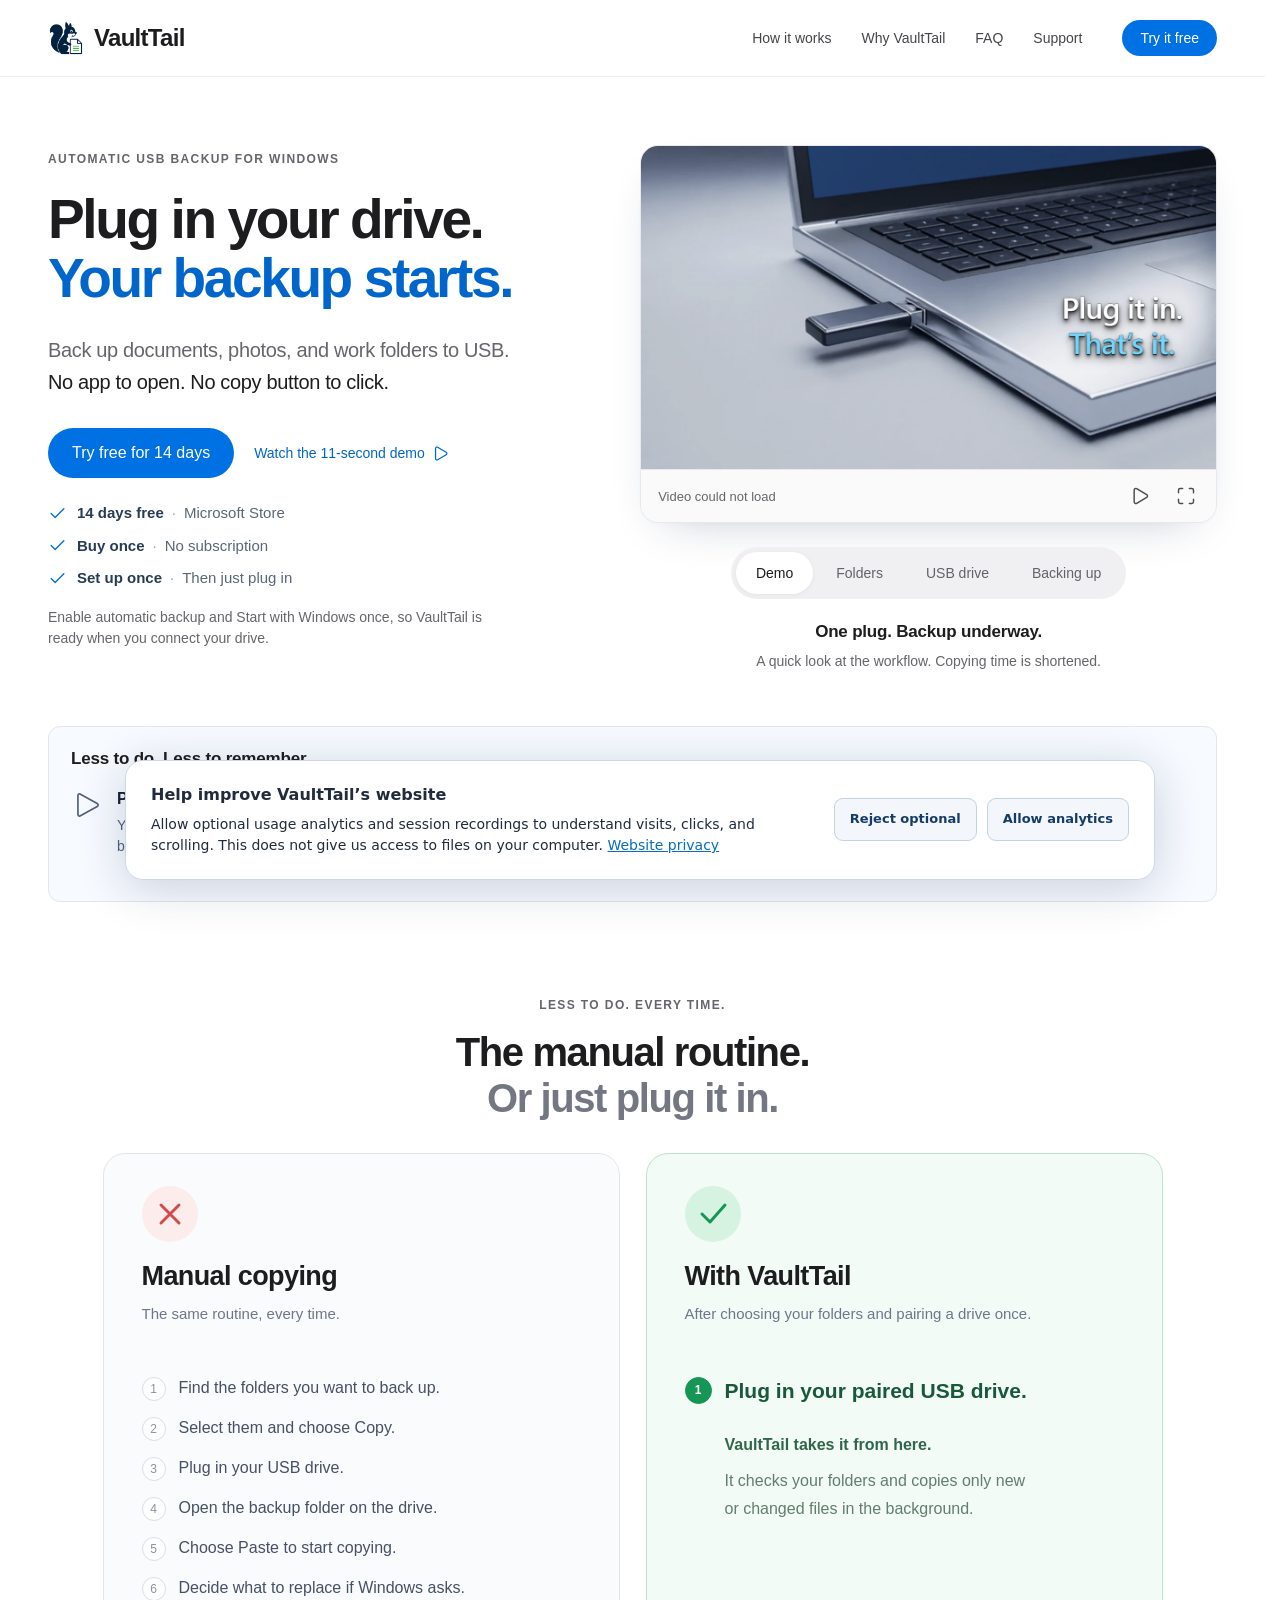
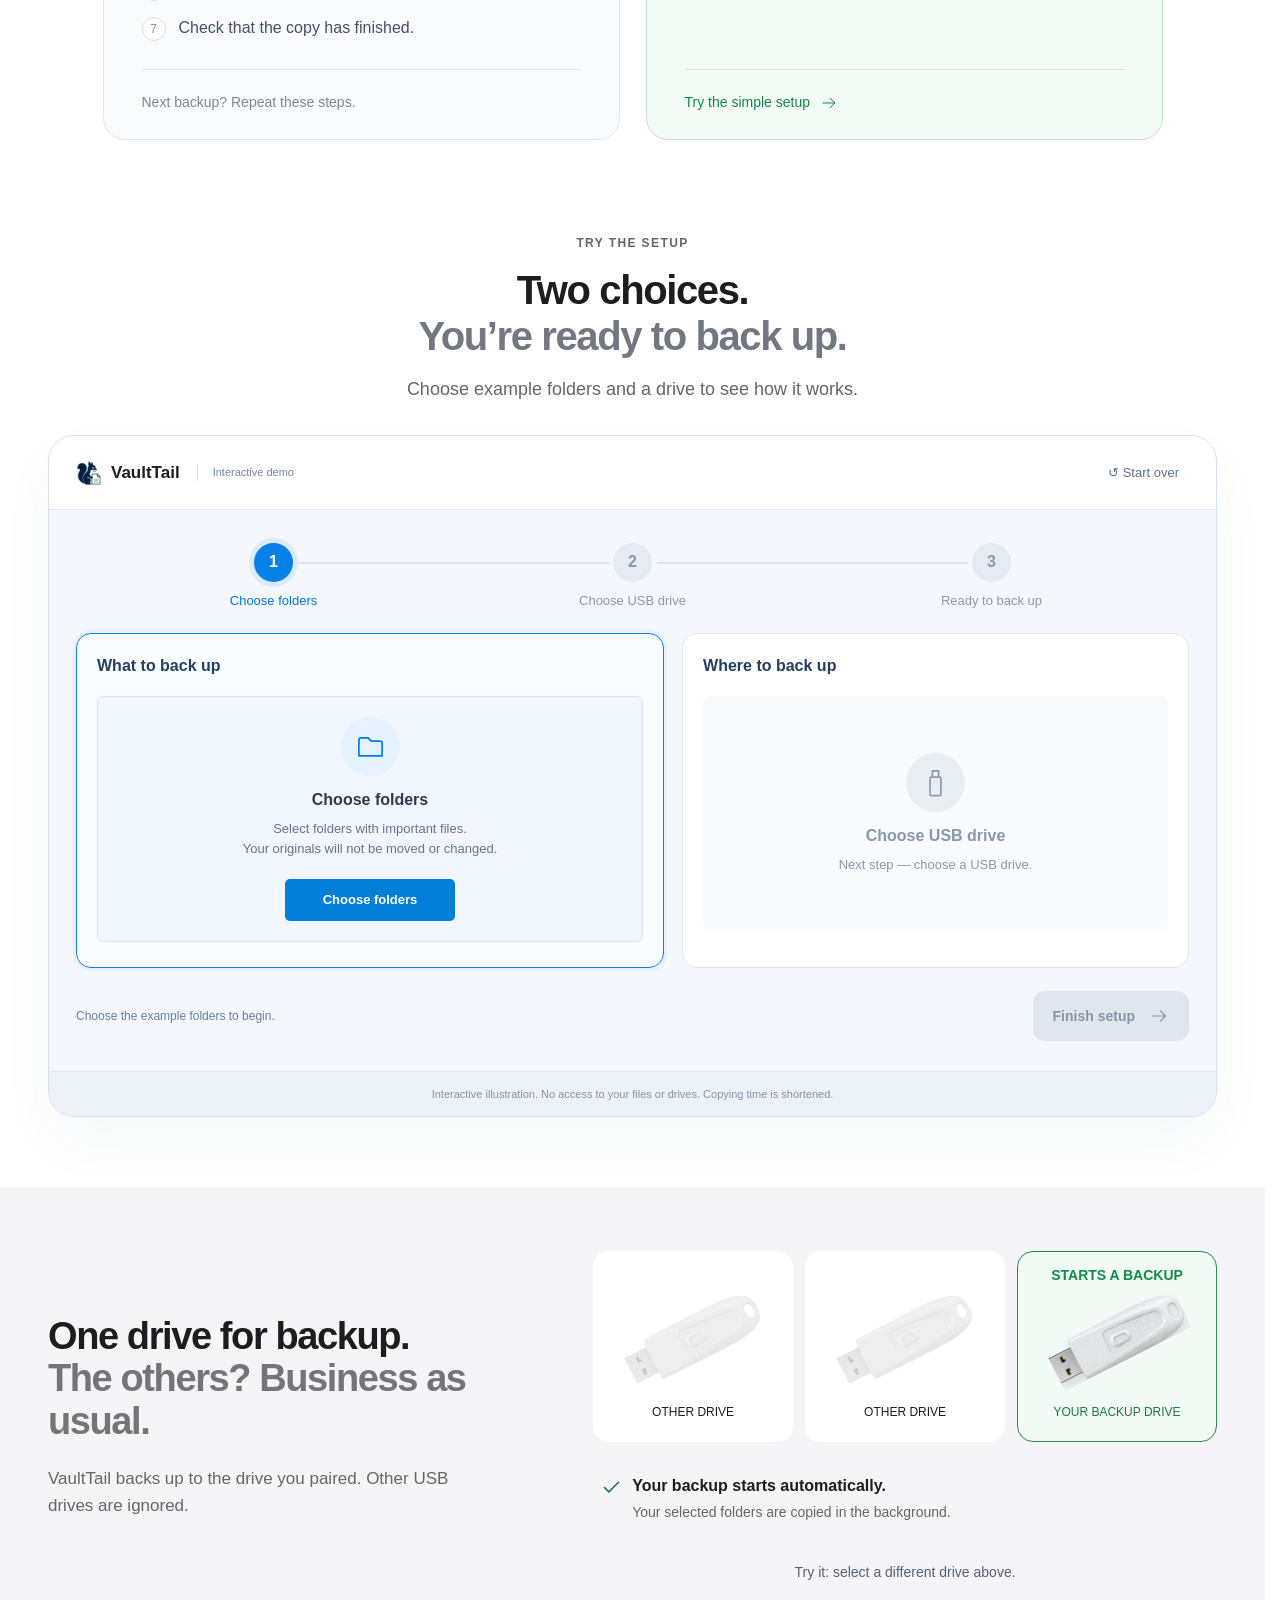
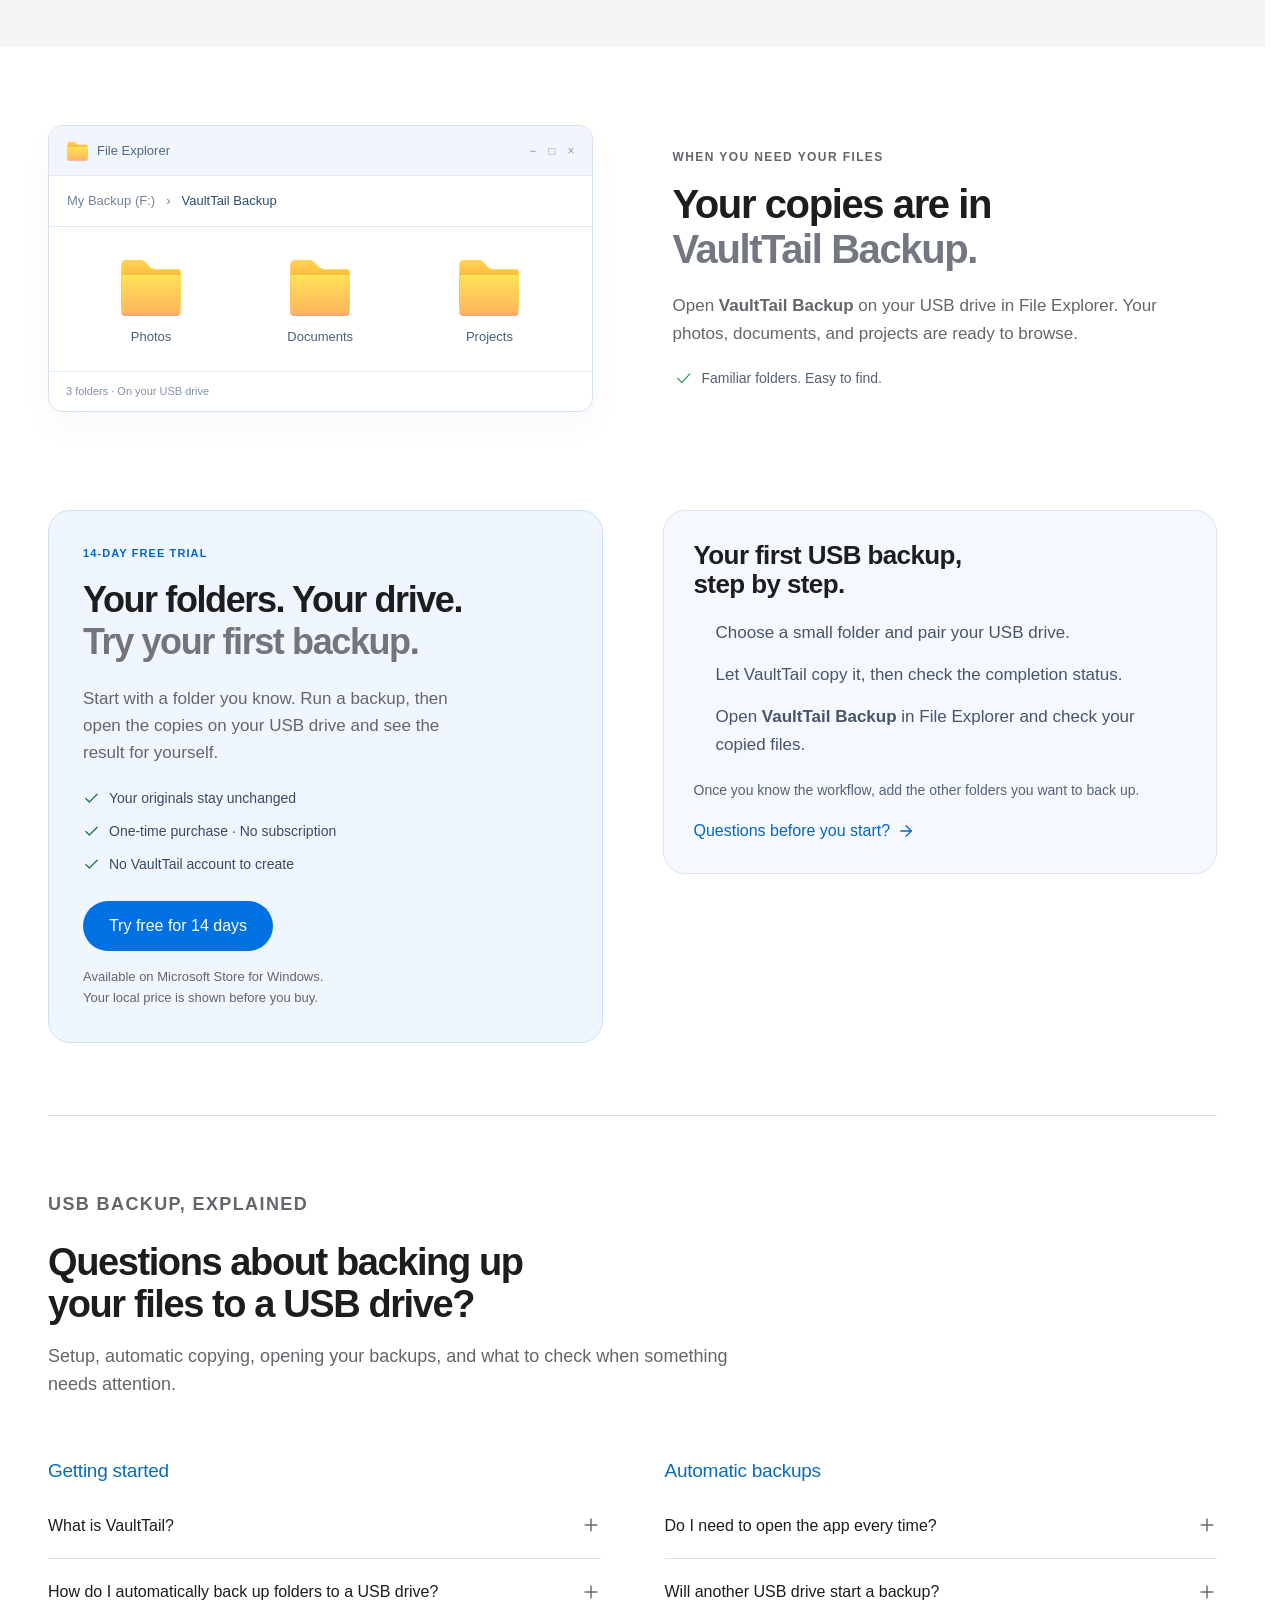
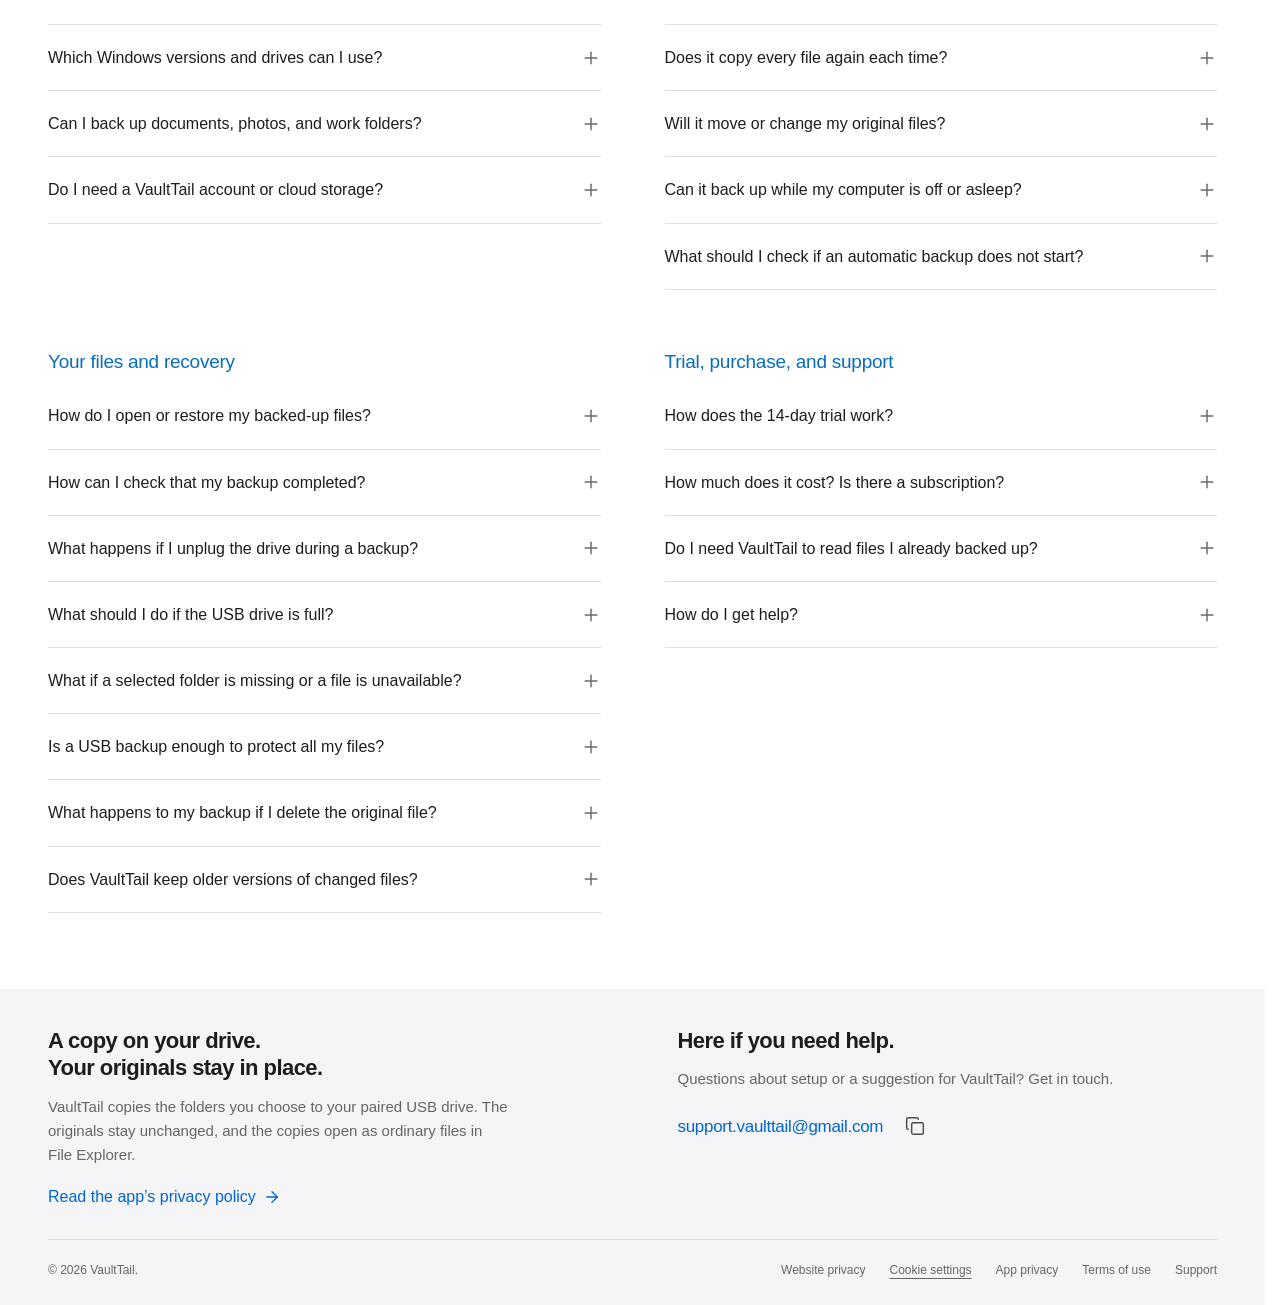
==== commit 3c8b4370: "Add descriptive alt text to all website images" ====
--- a/index.html
+++ b/index.html
@@ -38,7 +38,7 @@
   <link rel="icon" href="./favicon.ico">
   <link rel="apple-touch-icon" href="./apple-touch-icon.png">
   <link rel="stylesheet" href="./assets/site.css?v=0dd4cc13be71">
-  <script defer src="./assets/site.js?v=76c397b5ca0f"></script>
+  <script defer src="./assets/site.js?v=80ed3f7c3018"></script>
   <script defer src="./analytics-config.js"></script>
   <script defer src="./assets/analytics.js?v=6e17bf0101ee"></script>
 </head>
@@ -89,7 +89,7 @@
   <path d="m6 6 12 12" />
 </symbol></svg>
 
-  <div id="root"><link rel="preload" as="image" href="./assets/vaulttail-icon.webp"/><link rel="preload" as="image" href="./assets/app-features/automatic.svg"/><link rel="preload" as="image" href="./assets/app-features/background.svg"/><link rel="preload" as="image" href="./assets/app-features/linked.svg"/><link rel="preload" as="image" href="./assets/app-features/changes.svg"/><link rel="preload" as="image" href="./assets/all-in-one-neutral.png"/><link rel="preload" as="image" href="./assets/windows11-bloom.jpg"/><link rel="preload" as="image" href="./assets/this-pc.png"/><link rel="preload" as="image" href="./assets/recycle-bin.png"/><link rel="preload" as="image" href="./assets/usb-white-compact.png"/><link rel="preload" as="image" href="./assets/windows-folder.svg"/><a class="skip-link" href="#main">Skip to content</a><header class="site-header" id="top"><div class="container header-inner"><a class="brand" href="#top" aria-label="VaultTail home"><img src="./assets/vaulttail-icon.webp" width="36" height="36" alt=""/><span>VaultTail</span></a><nav aria-label="Main navigation"><a href="#how">How it works</a><a href="#why">Why VaultTail</a><a href="#faq">FAQ</a><a href="#contact">Support</a></nav><a class="store-button compact" href="https://apps.microsoft.com/detail/9MSNWTGK604C?cid=vaulttail_website" data-store-placement="header" target="_blank" rel="noopener noreferrer">Try it free</a></div></header><main id="main"><section class="hero container" aria-labelledby="hero-title"><div class="hero-copy"><p class="eyebrow">AUTOMATIC USB BACKUP FOR WINDOWS</p><h1 id="hero-title">Plug in your drive.<br/><span>Your backup starts.</span></h1><p class="hero-description">Back up documents, photos, and work folders to USB.<br/><strong>No app to open. No copy button to click.</strong></p><div class="hero-actions"><a class="store-button" href="https://apps.microsoft.com/detail/9MSNWTGK604C?cid=vaulttail_website" data-store-placement="hero" target="_blank" rel="noopener noreferrer">Try free for 14 days</a><button class="watch-button" type="button" data-analytics-event="demo_open">Watch the 11-second demo<svg class="icon " width="24" height="24" viewBox="0 0 24 24" fill="none" stroke="currentColor" stroke-width="1.75" stroke-linecap="round" stroke-linejoin="round" aria-hidden="true"><use href="#vt-icon-play"></use></svg></button></div><ul class="hero-assurances" aria-label="Trial, purchase, and setup"><li><svg class="icon " width="24" height="24" viewBox="0 0 24 24" fill="none" stroke="currentColor" stroke-width="1.75" stroke-linecap="round" stroke-linejoin="round" aria-hidden="true"><use href="#vt-icon-check"></use></svg><span><strong>14 days free</strong><span class="assurance-divider">·</span>Microsoft Store</span></li><li><svg class="icon " width="24" height="24" viewBox="0 0 24 24" fill="none" stroke="currentColor" stroke-width="1.75" stroke-linecap="round" stroke-linejoin="round" aria-hidden="true"><use href="#vt-icon-check"></use></svg><span><strong>Buy once</strong><span class="assurance-divider">·</span>No subscription</span></li><li><svg class="icon " width="24" height="24" viewBox="0 0 24 24" fill="none" stroke="currentColor" stroke-width="1.75" stroke-linecap="round" stroke-linejoin="round" aria-hidden="true"><use href="#vt-icon-check"></use></svg><span><strong>Set up once</strong><span class="assurance-divider">·</span>Then just plug in</span></li></ul><p class="setup-note">Enable automatic backup and Start with Windows once, so VaultTail is ready when you connect your drive.</p></div><div class="product-preview" id="how"><div class="gallery-panels"><div role="tabpanel" id="panel-demo" aria-labelledby="view-demo" tabindex="0"><div class="demo-player"><div class="media-stage"><video width="1920" height="1080" muted="" loop="" playsInline="" preload="none" poster="./assets/plug-and-done-poster.webp" aria-label="Plugging in a USB drive, automatic background copying, and a completed backup"><source src="./assets/plug-and-done.mp4" type="video/mp4"/></video></div><div class="media-toolbar"><span>11 seconds · No sound needed</span><div><button type="button" class="icon-button" data-analytics-event="demo_play_click" aria-label="Play demo"><svg class="icon " width="24" height="24" viewBox="0 0 24 24" fill="none" stroke="currentColor" stroke-width="1.75" stroke-linecap="round" stroke-linejoin="round" aria-hidden="true"><use href="#vt-icon-play"></use></svg></button><button type="button" class="icon-button" aria-label="Expand demo"><svg class="icon " width="24" height="24" viewBox="0 0 24 24" fill="none" stroke="currentColor" stroke-width="1.75" stroke-linecap="round" stroke-linejoin="round" aria-hidden="true"><use href="#vt-icon-maximize"></use></svg></button></div></div></div></div><div role="tabpanel" id="panel-setup" aria-labelledby="view-setup" hidden="" tabindex="0"><button type="button" class="media-stage product-screen" aria-label="Enlarge app screenshot"><img src="./assets/setup-desktop.png" width="1366" height="768" loading="lazy" alt="Choose what matters."/></button><div class="media-toolbar"><span>Actual VaultTail interface</span><button type="button" class="icon-button" aria-label="Expand screenshot"><svg class="icon " width="24" height="24" viewBox="0 0 24 24" fill="none" stroke="currentColor" stroke-width="1.75" stroke-linecap="round" stroke-linejoin="round" aria-hidden="true"><use href="#vt-icon-maximize"></use></svg></button></div></div><div role="tabpanel" id="panel-drive" aria-labelledby="view-drive" hidden="" tabindex="0"><button type="button" class="media-stage product-screen" aria-label="Enlarge app screenshot"><img src="./assets/drive-desktop.png" width="1366" height="768" loading="lazy" alt="Pair your backup drive."/></button><div class="media-toolbar"><span>Actual VaultTail interface</span><button type="button" class="icon-button" aria-label="Expand screenshot"><svg class="icon " width="24" height="24" viewBox="0 0 24 24" fill="none" stroke="currentColor" stroke-width="1.75" stroke-linecap="round" stroke-linejoin="round" aria-hidden="true"><use href="#vt-icon-maximize"></use></svg></button></div></div><div role="tabpanel" id="panel-copy" aria-labelledby="view-copy" hidden="" tabindex="0"><button type="button" class="media-stage product-screen" aria-label="Enlarge app screenshot"><img src="./assets/copy-desktop.png" width="1366" height="768" loading="lazy" alt="Get on with your day."/></button><div class="media-toolbar"><span>Actual VaultTail interface</span><button type="button" class="icon-button" aria-label="Expand screenshot"><svg class="icon " width="24" height="24" viewBox="0 0 24 24" fill="none" stroke="currentColor" stroke-width="1.75" stroke-linecap="round" stroke-linejoin="round" aria-hidden="true"><use href="#vt-icon-maximize"></use></svg></button></div></div></div><div class="screen-steps" role="tablist" aria-label="Demo and setup"><button type="button" id="view-demo" role="tab" data-analytics-event="gallery_select" data-analytics-label="demo" aria-selected="true" aria-controls="panel-demo" tabindex="0">Demo</button><button type="button" id="view-setup" role="tab" data-analytics-event="gallery_select" data-analytics-label="setup" aria-selected="false" aria-controls="panel-setup" tabindex="-1">Folders</button><button type="button" id="view-drive" role="tab" data-analytics-event="gallery_select" data-analytics-label="drive" aria-selected="false" aria-controls="panel-drive" tabindex="-1">USB drive</button><button type="button" id="view-copy" role="tab" data-analytics-event="gallery_select" data-analytics-label="copy" aria-selected="false" aria-controls="panel-copy" tabindex="-1">Backing up</button></div><div class="screen-caption"><div class="caption-copy active" aria-hidden="false"><p>One plug. Backup underway.</p><span>A quick look at the workflow. Copying time is shortened.</span></div><div class="caption-copy" aria-hidden="true"><p>Choose what matters.</p><span>Select the folders you want to back up: photos, documents, or work projects.</span></div><div class="caption-copy" aria-hidden="true"><p>Pair your backup drive.</p><span>VaultTail remembers your drive. No need to select it again every time.</span></div><div class="caption-copy" aria-hidden="true"><p>Get on with your day.</p><span>Close the main window. Your backup keeps running in the background.</span></div></div></div></section><section class="app-features container" aria-labelledby="features-title"><div class="app-features-panel"><h2 id="features-title">Less to do. Less to remember.</h2><div class="app-features-grid"><article><img src="./assets/app-features/automatic.svg" width="34" height="34" alt=""/><div><h3>Plug in. Backup starts.</h3><p>Your paired drive starts the backup automatically.</p></div></article><article><img src="./assets/app-features/background.svg" width="34" height="34" alt=""/><div><h3>No app to open</h3><p>Keep working while VaultTail copies in the background.</p></div></article><article><img src="./assets/app-features/linked.svg" width="34" height="34" alt=""/><div><h3>Your drive only</h3><p>Other USB drives are left alone.</p></div></article><article><img src="./assets/app-features/changes.svg" width="34" height="34" alt=""/><div><h3>Only what changed</h3><p>New and changed files are copied. Unchanged files are skipped.</p></div></article></div></div></section><section class="comparison-section container" id="why" aria-labelledby="why-title"><div class="section-intro"><p class="eyebrow">LESS TO DO. EVERY TIME.</p><h2 id="why-title">The manual routine.<br/><span>Or just plug it in.</span></h2></div><div class="action-comparison"><article class="action-card action-manual"><div class="comparison-symbol"><svg class="app-line-icon" viewBox="0 0 40 40" fill="none" aria-hidden="true"><path d="m11 11 18 18M29 11 11 29"></path></svg></div><h3>Manual copying</h3><p class="comparison-subtitle">The same routine, every time.</p><ol><li>Find the folders you want to back up.</li><li>Select them and choose Copy.</li><li>Plug in your USB drive.</li><li>Open the backup folder on the drive.</li><li>Choose Paste to start copying.</li><li>Decide what to replace if Windows asks.</li><li>Check that the copy has finished.</li></ol><p class="comparison-bottom-line">Next backup? Repeat these steps.</p></article><article class="action-card action-auto"><div class="comparison-symbol"><svg class="app-line-icon" viewBox="0 0 40 40" fill="none" aria-hidden="true"><path d="m9 20 8 8L32 11"></path></svg></div><h3>With VaultTail</h3><p class="comparison-subtitle">After choosing your folders and pairing a drive once.</p><ol><li>Plug in your paired USB drive.</li></ol><div class="automatic-explanation"><strong>VaultTail takes it from here.</strong><p>It checks your folders and copies only new or changed files in the background.</p></div><a class="comparison-bottom-line" href="#setup">Try the simple setup <svg class="app-line-icon" viewBox="0 0 40 40" fill="none" aria-hidden="true"><path d="M7 20h26M23 10l10 10-10 10"></path></svg></a></article></div></section><section class="wizard-section container" id="setup" aria-labelledby="setup-title"><div class="section-intro"><p class="eyebrow">TRY THE SETUP</p><h2 id="setup-title">Two choices.<br/><span>You’re ready to back up.</span></h2><p>Choose example folders and a drive to see how it works.</p></div><div class="setup-wizard wizard-step-0"><div class="wizard-heading"><div class="wizard-brand"><img src="./assets/vaulttail-icon.webp" width="28" height="28" alt=""/>VaultTail <span>Interactive demo</span></div><button class="story-reset">↺ Start over</button></div><div class="wizard-content"><div class="wizard-setup-flow " aria-hidden="false"><div class="wizard-stepper" aria-label="Setup progress"><button aria-current="step" class="current"><span>1</span><strong>Choose folders</strong></button><button disabled="" class=""><span>2</span><strong>Choose USB drive</strong></button><button disabled="" class=""><span>3</span><strong>Ready to back up</strong></button></div><div class="wizard-stage"><div class="wizard-panels"><div class="wizard-panel focused"><div class="panel-caption"><span>What to back up</span></div><div class="app-empty-state"><span class="app-icon-circle"><svg class="app-line-icon" viewBox="0 0 40 40" fill="none" aria-hidden="true"><path d="M5 12a3 3 0 0 1 3-3h9l4 4h11a3 3 0 0 1 3 3v16H5Z"></path></svg></span><h3>Choose folders</h3><p>Select folders with important files.<br/>Your originals will not be moved or changed.</p><button class="app-blue-button" data-analytics-event="setup_start">Choose folders</button></div></div><div class="wizard-panel "><div class="panel-caption"><span>Where to back up</span></div><div class="app-empty-state app-muted"><span class="app-icon-circle"><svg class="app-line-icon" viewBox="0 0 40 40" fill="none" aria-hidden="true"><rect x="13" y="13" width="14" height="24" rx="2"></rect><path d="M16 13V5h8v8"></path></svg></span><h3>Choose USB drive</h3><p>Next step — choose a USB drive.</p></div></div></div><div class="wizard-actions"><p>Choose the example folders to begin.</p><button class="story-primary" data-analytics-event="setup_complete" disabled="">Finish setup<svg class="app-line-icon" viewBox="0 0 40 40" fill="none" aria-hidden="true"><path d="M7 20h26M23 10l10 10-10 10"></path></svg></button></div></div></div><div class="wizard-finished-flow wizard-hidden" aria-hidden="true" inert=""><div class="finished-copy"><span class="setup-complete-badge"><svg class="app-line-icon" viewBox="0 0 40 40" fill="none" aria-hidden="true"><path d="m9 20 8 8L32 11"></path></svg> Setup complete</span><h3>You’re set.<br/>Just plug it in.</h3><p>Connect your paired drive. VaultTail starts your backup in the background.</p><div class="paired-summary"><svg class="app-line-icon" viewBox="0 0 40 40" fill="none" aria-hidden="true"><rect x="13" y="13" width="14" height="24" rx="2"></rect><path d="M16 13V5h8v8"></path></svg><span>My Backup (F:)<small>3<!-- --> folders · <!-- -->5.8<!-- --> GB selected</small></span></div><div class="finished-actions"><div class="finished-action-view" aria-hidden="false"><button class="story-primary" data-analytics-event="setup_backup_demo">Connect the USB drive<svg class="app-line-icon" viewBox="0 0 40 40" fill="none" aria-hidden="true"><path d="M7 20h26M23 10l10 10-10 10"></path></svg></button></div><div class="finished-action-view wizard-hidden" aria-hidden="true" inert=""><a class="story-primary finished-install" href="https://apps.microsoft.com/detail/9MSNWTGK604C?cid=vaulttail_website" data-store-placement="setup_demo" target="_blank" rel="noopener noreferrer">Try it with your own folders<svg class="app-line-icon" viewBox="0 0 40 40" fill="none" aria-hidden="true"><path d="M7 20h26M23 10l10 10-10 10"></path></svg></a><div class="finished-next-step"><span>14 days free · Microsoft Store</span><button class="story-link">Replay demo</button></div></div></div><p class="connection-feedback" role="status">Click to see what happens.</p><p class="startup-note">With Start with Windows enabled.</p></div><div class="aio-scene "><div class="aio-computer"><img class="aio-hardware" src="./assets/all-in-one-neutral.png" alt="Unbranded all-in-one computer" width="1448" height="1086" draggable="false"/><div class="aio-screen" aria-label="Windows 11 desktop with a VaultTail backup notification"><img class="windows-wallpaper" src="./assets/windows11-bloom.jpg" alt="" draggable="false"/><div class="genuine-desktop-icons" aria-hidden="true"><div><img src="./assets/this-pc.png" alt=""/><span>This PC</span></div><div><img src="./assets/recycle-bin.png" alt=""/><span>Recycle Bin</span></div></div><div class="genuine-windows-taskbar" aria-hidden="true"></div></div><div class="aio-usb-port"><img class="aio-usb" src="./assets/usb-white-compact.png" alt="White USB flash drive" draggable="false"/></div></div></div></div></div><div class="wizard-disclaimer">Interactive illustration. No access to your files or drives. Copying time is shortened.</div></div></section><section class="drive-section" aria-labelledby="drive-title"><div class="drive-story container"><div class="drive-copy"><h2 id="drive-title">One drive for backup.<br/><span>The others? Business as usual.</span></h2><p>VaultTail backs up to the drive you paired. Other USB drives are ignored.</p></div><div class="drive-demo"><div class="drive-choices" role="group" aria-label="Choose a drive to see how VaultTail responds"><button type="button" class="drive-choice" aria-label="Unpaired USB drive 1" aria-pressed="false" aria-controls="drive-response"><span class="drive-art"><span class="drive-outcome outcome-ignored" aria-hidden="true"></span><img class="usb-product" src="./assets/usb-white-compact.png" width="2191" height="718" loading="lazy" alt=""/></span><strong>OTHER DRIVE</strong></button><button type="button" class="drive-choice" aria-label="Unpaired USB drive 2" aria-pressed="false" aria-controls="drive-response"><span class="drive-art"><span class="drive-outcome outcome-ignored" aria-hidden="true"></span><img class="usb-product" src="./assets/usb-white-compact.png" width="2191" height="718" loading="lazy" alt=""/></span><strong>OTHER DRIVE</strong></button><button type="button" class="drive-choice linked-drive" aria-label="Paired backup drive" aria-pressed="true" aria-controls="drive-response"><span class="drive-art"><span class="drive-outcome outcome-backup" aria-hidden="true">STARTS A BACKUP</span><img class="usb-product" src="./assets/usb-white-compact.png" width="2191" height="718" loading="lazy" alt=""/></span><strong>YOUR BACKUP DRIVE</strong></button></div><div class="drive-response is-linked" id="drive-response" role="status" aria-live="polite" aria-atomic="true"><svg class="icon " width="24" height="24" viewBox="0 0 24 24" fill="none" stroke="currentColor" stroke-width="1.75" stroke-linecap="round" stroke-linejoin="round" aria-hidden="true"><use href="#vt-icon-check"></use></svg><div><strong>Your backup starts automatically.</strong><p>Your selected folders are copied in the background.</p></div></div><p class="demo-hint">Try it: select a different drive above.</p></div></div></section><section class="files-section container"><div class="backup-browser"><div class="backup-browser-bar"><img class="win-folder" src="./assets/windows-folder.svg" alt="" draggable="false"/><span>File Explorer</span><i>−　□　×</i></div><div class="backup-breadcrumb">My Backup (F:) <span>›</span> <strong>VaultTail Backup</strong></div><div class="backup-folder-grid"><div><img class="win-folder" src="./assets/windows-folder.svg" alt="" draggable="false"/><strong>Photos</strong></div><div><img class="win-folder" src="./assets/windows-folder.svg" alt="" draggable="false"/><strong>Documents</strong></div><div><img class="win-folder" src="./assets/windows-folder.svg" alt="" draggable="false"/><strong>Projects</strong></div></div><div class="backup-browser-status">3 folders · On your USB drive</div></div><div><p class="eyebrow">WHEN YOU NEED YOUR FILES</p><h2>Your copies are in<br/><span>VaultTail Backup.</span></h2><p>Open <strong>VaultTail Backup</strong> on your USB drive in File Explorer. Your photos, documents, and projects are ready to browse.</p><div class="files-proof"><svg class="app-line-icon" viewBox="0 0 40 40" fill="none" aria-hidden="true"><path d="m9 20 8 8L32 11"></path></svg> Familiar folders. Easy to find.</div></div></section><section class="closing container" aria-label="Try your first USB backup"><div class="closing-copy"><p class="offer-tag">14-DAY FREE TRIAL</p><h2>Your folders. Your drive.<br/><span>Try your first backup.</span></h2><p>Start with a folder you know. Run a backup, then open the copies on your USB drive and see the result for yourself.</p><ul class="offer-points"><li><svg class="icon " width="24" height="24" viewBox="0 0 24 24" fill="none" stroke="currentColor" stroke-width="1.75" stroke-linecap="round" stroke-linejoin="round" aria-hidden="true"><use href="#vt-icon-check"></use></svg> Your originals stay unchanged</li><li><svg class="icon " width="24" height="24" viewBox="0 0 24 24" fill="none" stroke="currentColor" stroke-width="1.75" stroke-linecap="round" stroke-linejoin="round" aria-hidden="true"><use href="#vt-icon-check"></use></svg> One-time purchase · No subscription</li><li><svg class="icon " width="24" height="24" viewBox="0 0 24 24" fill="none" stroke="currentColor" stroke-width="1.75" stroke-linecap="round" stroke-linejoin="round" aria-hidden="true"><use href="#vt-icon-check"></use></svg> No VaultTail account to create</li></ul><a class="store-button" href="https://apps.microsoft.com/detail/9MSNWTGK604C?cid=vaulttail_website" data-store-placement="closing" target="_blank" rel="noopener noreferrer">Try free for 14 days</a><p class="store-note">Available on Microsoft Store for Windows.<br/>Your local price is shown before you buy.</p></div><aside class="first-backup"><h2>Your first USB backup,<br/>step by step.</h2><ol><li>Choose a small folder and pair your USB drive.</li><li>Let VaultTail copy it, then check the completion status.</li><li>Open <strong>VaultTail Backup</strong> in File Explorer and check your copied files.</li></ol><p>Once you know the workflow, add the other folders you want to back up.</p><a class="text-link" href="#faq">Questions before you start?<svg class="icon " width="24" height="24" viewBox="0 0 24 24" fill="none" stroke="currentColor" stroke-width="1.75" stroke-linecap="round" stroke-linejoin="round" aria-hidden="true"><use href="#vt-icon-arrow-right"></use></svg></a></aside></section><section class="faq-section container" id="faq" aria-labelledby="faq-title"><div class="faq-heading"><p class="eyebrow">USB BACKUP, EXPLAINED</p><h2 id="faq-title">Questions about backing up<br/>your files to a USB drive?</h2><p>Setup, automatic copying, opening your backups, and what to check when something needs attention.</p></div><div class="faq-groups"><div class="faq faq-group"><h3>Getting started</h3><details id="faq-1-1" data-faq-id="faq-1-1"><summary>What is VaultTail?<svg class="icon " width="24" height="24" viewBox="0 0 24 24" fill="none" stroke="currentColor" stroke-width="1.75" stroke-linecap="round" stroke-linejoin="round" aria-hidden="true"><use href="#vt-icon-plus"></use></svg></summary><p>VaultTail is an automatic USB backup app for Windows. Choose the local folders you want to copy and pair a USB drive. With automatic backup enabled and VaultTail running in the background, connecting that drive starts a backup.</p></details><details id="faq-1-2" data-faq-id="faq-1-2"><summary>How do I automatically back up folders to a USB drive?<svg class="icon " width="24" height="24" viewBox="0 0 24 24" fill="none" stroke="currentColor" stroke-width="1.75" stroke-linecap="round" stroke-linejoin="round" aria-hidden="true"><use href="#vt-icon-plus"></use></svg></summary><p>Install VaultTail from Microsoft Store, choose your folders, and select your backup drive. Enable automatic backup and Start with Windows. After setup, connect the paired drive to start copying in the background. Check the completion status before removing the drive.</p></details><details id="faq-1-3" data-faq-id="faq-1-3"><summary>Which Windows versions and drives can I use?<svg class="icon " width="24" height="24" viewBox="0 0 24 24" fill="none" stroke="currentColor" stroke-width="1.75" stroke-linecap="round" stroke-linejoin="round" aria-hidden="true"><use href="#vt-icon-plus"></use></svg></summary><p>VaultTail supports Windows 10 version 2004 (build 19041) or later, including Windows 11, and external USB drives recognized by Windows. Check the current Microsoft Store listing for the full system requirements and compatibility with your PC.</p></details><details id="faq-1-4" data-faq-id="faq-1-4"><summary>Can I back up documents, photos, and work folders?<svg class="icon " width="24" height="24" viewBox="0 0 24 24" fill="none" stroke="currentColor" stroke-width="1.75" stroke-linecap="round" stroke-linejoin="round" aria-hidden="true"><use href="#vt-icon-plus"></use></svg></summary><p>Yes. Select the local folders containing the files you want to copy. Make sure those files are available on your PC and the backup drive has enough free space. Files that exist only online need to be downloaded first.</p></details><details id="faq-1-5" data-faq-id="faq-1-5"><summary>Do I need a VaultTail account or cloud storage?<svg class="icon " width="24" height="24" viewBox="0 0 24 24" fill="none" stroke="currentColor" stroke-width="1.75" stroke-linecap="round" stroke-linejoin="round" aria-hidden="true"><use href="#vt-icon-plus"></use></svg></summary><p>No VaultTail account or cloud storage is needed for the local backup workflow. Copies are stored on your paired USB drive. Installation, licensing, and purchases are handled by Microsoft Store.</p></details></div><div class="faq faq-group"><h3>Automatic backups</h3><details id="faq-2-1" data-faq-id="faq-2-1"><summary>Do I need to open the app every time?<svg class="icon " width="24" height="24" viewBox="0 0 24 24" fill="none" stroke="currentColor" stroke-width="1.75" stroke-linecap="round" stroke-linejoin="round" aria-hidden="true"><use href="#vt-icon-plus"></use></svg></summary><p>No. Enable Start with Windows and leave automatic backup turned on so VaultTail is ready in the background. Closing the main window lets it keep working. If you fully exit VaultTail, open it again before expecting an automatic backup.</p></details><details id="faq-2-2" data-faq-id="faq-2-2"><summary>Will another USB drive start a backup?<svg class="icon " width="24" height="24" viewBox="0 0 24 24" fill="none" stroke="currentColor" stroke-width="1.75" stroke-linecap="round" stroke-linejoin="round" aria-hidden="true"><use href="#vt-icon-plus"></use></svg></summary><p>No. VaultTail uses the drive you paired for backup and ignores other USB drives. You can change the selected backup drive in the app.</p></details><details id="faq-2-3" data-faq-id="faq-2-3"><summary>Does it copy every file again each time?<svg class="icon " width="24" height="24" viewBox="0 0 24 24" fill="none" stroke="currentColor" stroke-width="1.75" stroke-linecap="round" stroke-linejoin="round" aria-hidden="true"><use href="#vt-icon-plus"></use></svg></summary><p>VaultTail checks your selected folders and copies new or changed files. Unchanged files are skipped, so later backups may have less to copy. Copying time depends on your files and the speed of your PC and USB drive.</p></details><details id="faq-2-4" data-faq-id="faq-2-4"><summary>Will it move or change my original files?<svg class="icon " width="24" height="24" viewBox="0 0 24 24" fill="none" stroke="currentColor" stroke-width="1.75" stroke-linecap="round" stroke-linejoin="round" aria-hidden="true"><use href="#vt-icon-plus"></use></svg></summary><p>No. VaultTail copies your selected folders to the paired USB drive. Your original files stay in their original locations, unchanged.</p></details><details id="faq-2-5" data-faq-id="faq-2-5"><summary>Can it back up while my computer is off or asleep?<svg class="icon " width="24" height="24" viewBox="0 0 24 24" fill="none" stroke="currentColor" stroke-width="1.75" stroke-linecap="round" stroke-linejoin="round" aria-hidden="true"><use href="#vt-icon-plus"></use></svg></summary><p>Your PC needs to be awake, the drive connected, and VaultTail running to copy files. After waking or restarting your PC, check the backup status before assuming that the latest files have been copied.</p></details><details id="faq-2-6" data-faq-id="faq-2-6"><summary>What should I check if an automatic backup does not start?<svg class="icon " width="24" height="24" viewBox="0 0 24 24" fill="none" stroke="currentColor" stroke-width="1.75" stroke-linecap="round" stroke-linejoin="round" aria-hidden="true"><use href="#vt-icon-plus"></use></svg></summary><p>Check that you connected the paired drive, automatic backup is enabled, and VaultTail is running in the background. Confirm that your source folders are available and the USB drive has free space. Review the status shown in the app; contact support if the problem continues.</p></details></div><div class="faq faq-group"><h3>Your files and recovery</h3><details id="faq-3-1" data-faq-id="faq-3-1"><summary>How do I open or restore my backed-up files?<svg class="icon " width="24" height="24" viewBox="0 0 24 24" fill="none" stroke="currentColor" stroke-width="1.75" stroke-linecap="round" stroke-linejoin="round" aria-hidden="true"><use href="#vt-icon-plus"></use></svg></summary><p>Open your USB drive in File Explorer, then open VaultTail Backup. The copies are ordinary files, so you can browse them or copy them to a folder on your PC without a special restore tool. Restore to a new folder first if you want to avoid replacing files already on your computer.</p></details><details id="faq-3-2" data-faq-id="faq-3-2"><summary>How can I check that my backup completed?<svg class="icon " width="24" height="24" viewBox="0 0 24 24" fill="none" stroke="currentColor" stroke-width="1.75" stroke-linecap="round" stroke-linejoin="round" aria-hidden="true"><use href="#vt-icon-plus"></use></svg></summary><p>Review the completion status and any warnings in VaultTail. Open VaultTail Backup on your USB drive and check a few important files. A connected drive alone does not mean that every file finished copying.</p></details><details id="faq-3-3" data-faq-id="faq-3-3"><summary>What happens if I unplug the drive during a backup?<svg class="icon " width="24" height="24" viewBox="0 0 24 24" fill="none" stroke="currentColor" stroke-width="1.75" stroke-linecap="round" stroke-linejoin="round" aria-hidden="true"><use href="#vt-icon-plus"></use></svg></summary><p>Copying pauses. Reconnect the same drive and VaultTail can resume from its saved progress. Check the final status and any warnings afterward. Wait for copying to finish and safely eject the drive when possible.</p></details><details id="faq-3-4" data-faq-id="faq-3-4"><summary>What should I do if the USB drive is full?<svg class="icon " width="24" height="24" viewBox="0 0 24 24" fill="none" stroke="currentColor" stroke-width="1.75" stroke-linecap="round" stroke-linejoin="round" aria-hidden="true"><use href="#vt-icon-plus"></use></svg></summary><p>Check the available space and the backup status in VaultTail. Free up space carefully or select a larger backup drive, then run the backup again and confirm completion. Do not treat a backup as complete while files are still waiting to be copied.</p></details><details id="faq-3-5" data-faq-id="faq-3-5"><summary>What if a selected folder is missing or a file is unavailable?<svg class="icon " width="24" height="24" viewBox="0 0 24 24" fill="none" stroke="currentColor" stroke-width="1.75" stroke-linecap="round" stroke-linejoin="round" aria-hidden="true"><use href="#vt-icon-plus"></use></svg></summary><p>Make the source folder or file available again before backing it up. For example, reconnect a source drive or download an online-only file. Check VaultTail for warnings and confirm that the files you need are present in the completed backup.</p></details><details id="faq-3-6" data-faq-id="faq-3-6"><summary>Is a USB backup enough to protect all my files?<svg class="icon " width="24" height="24" viewBox="0 0 24 24" fill="none" stroke="currentColor" stroke-width="1.75" stroke-linecap="round" stroke-linejoin="round" aria-hidden="true"><use href="#vt-icon-plus"></use></svg></summary><p>A USB copy is useful if the original is lost or damaged, but the USB drive itself can fail or be lost. Keep another independent copy of irreplaceable files and disconnect the backup drive after a completed backup when practical. VaultTail copies selected folders; do not treat it as a complete Windows system image.</p></details><details id="faq-3-7" data-faq-id="faq-3-7"><summary>What happens to my backup if I delete the original file?<svg class="icon " width="24" height="24" viewBox="0 0 24 24" fill="none" stroke="currentColor" stroke-width="1.75" stroke-linecap="round" stroke-linejoin="round" aria-hidden="true"><use href="#vt-icon-plus"></use></svg></summary><p>The copy already on your USB drive stays there. Deleting a file from your computer does not automatically delete its backup copy during the next backup.</p></details><details id="faq-3-8" data-faq-id="faq-3-8"><summary>Does VaultTail keep older versions of changed files?<svg class="icon " width="24" height="24" viewBox="0 0 24 24" fill="none" stroke="currentColor" stroke-width="1.75" stroke-linecap="round" stroke-linejoin="round" aria-hidden="true"><use href="#vt-icon-plus"></use></svg></summary><p>No. On the next backup, an updated file overwrites the previous copy on your USB drive. Older versions are not saved, so VaultTail cannot restore a version that has been overwritten.</p></details></div><div class="faq faq-group"><h3>Trial, purchase, and support</h3><details id="faq-4-1" data-faq-id="faq-4-1"><summary>How does the 14-day trial work?<svg class="icon " width="24" height="24" viewBox="0 0 24 24" fill="none" stroke="currentColor" stroke-width="1.75" stroke-linecap="round" stroke-linejoin="round" aria-hidden="true"><use href="#vt-icon-plus"></use></svg></summary><p>Get VaultTail from Microsoft Store and try it with your own folders and USB drive for 14 days. Start with a small test folder, run a backup, and open the copied files to check the workflow before buying.</p></details><details id="faq-4-2" data-faq-id="faq-4-2"><summary>How much does it cost? Is there a subscription?<svg class="icon " width="24" height="24" viewBox="0 0 24 24" fill="none" stroke="currentColor" stroke-width="1.75" stroke-linecap="round" stroke-linejoin="round" aria-hidden="true"><use href="#vt-icon-plus"></use></svg></summary><p>VaultTail is a one-time purchase with no subscription. Microsoft Store shows the current price in your region, any applicable offer, and the purchase terms before you buy.</p></details><details id="faq-4-3" data-faq-id="faq-4-3"><summary>Do I need VaultTail to read files I already backed up?<svg class="icon " width="24" height="24" viewBox="0 0 24 24" fill="none" stroke="currentColor" stroke-width="1.75" stroke-linecap="round" stroke-linejoin="round" aria-hidden="true"><use href="#vt-icon-plus"></use></svg></summary><p>No. Completed backups are ordinary files on your USB drive. You can open and copy them with File Explorer and the usual apps for those file types.</p></details><details id="faq-4-4" data-faq-id="faq-4-4"><summary>How do I get help?<svg class="icon " width="24" height="24" viewBox="0 0 24 24" fill="none" stroke="currentColor" stroke-width="1.75" stroke-linecap="round" stroke-linejoin="round" aria-hidden="true"><use href="#vt-icon-plus"></use></svg></summary><p>Email support.vaulttail@gmail.com with your VaultTail version, Windows version, and the status or error message you see. Describe what happened and what you expected. Please do not send private files or passwords.</p></details></div></div></section><section class="trust-section" aria-label="Product and support"><div class="container trust-grid"><article id="your-files"><h2>A copy on your drive.<br/>Your originals stay in place.</h2><p>VaultTail copies the folders you choose to your paired USB drive. The originals stay unchanged, and the copies open as ordinary files in File Explorer.</p><a class="text-link" href="https://tsl-dvlpr.github.io/vaulttail-legal/legal/v1.0.0/en/privacy/" target="_blank" rel="noopener noreferrer">Read the app’s privacy policy<svg class="icon " width="24" height="24" viewBox="0 0 24 24" fill="none" stroke="currentColor" stroke-width="1.75" stroke-linecap="round" stroke-linejoin="round" aria-hidden="true"><use href="#vt-icon-arrow-right"></use></svg></a></article><article id="contact"><h2>Here if you need help.</h2><p>Questions about setup or a suggestion for VaultTail? Get in touch.</p><div class="contact-email"><a href="mailto:support.vaulttail@gmail.com?subject=VaultTail">support.vaulttail@gmail.com</a><button class="icon-button" type="button" aria-label="Copy support email"><svg class="icon " width="24" height="24" viewBox="0 0 24 24" fill="none" stroke="currentColor" stroke-width="1.75" stroke-linecap="round" stroke-linejoin="round" aria-hidden="true"><use href="#vt-icon-copy"></use></svg></button></div><p class="copy-feedback" role="status"></p></article></div></section></main><footer class="site-footer"><div class="container footer-main"><span>© 2026 VaultTail.</span><nav aria-label="Legal information"><a href="./website-privacy/">Website privacy</a><button type="button" data-cookie-settings="true">Cookie settings</button><a href="https://tsl-dvlpr.github.io/vaulttail-legal/legal/v1.0.0/en/privacy/" target="_blank" rel="noopener noreferrer">App privacy</a><a href="https://tsl-dvlpr.github.io/vaulttail-legal/legal/v1.0.0/en/terms/" target="_blank" rel="noopener noreferrer">Terms of use</a><a href="mailto:support.vaulttail@gmail.com">Support</a></nav></div></footer><dialog class="media-dialog" aria-label="Actual VaultTail interface"><div class="dialog-content"><div class="dialog-header"><span>Get on with your day.</span><button class="icon-button" type="button" aria-label="Close"><svg class="icon " width="24" height="24" viewBox="0 0 24 24" fill="none" stroke="currentColor" stroke-width="1.75" stroke-linecap="round" stroke-linejoin="round" aria-hidden="true"><use href="#vt-icon-x"></use></svg></button></div></div></dialog></div>
+  <div id="root"><link rel="preload" as="image" href="./assets/vaulttail-icon.webp"/><link rel="preload" as="image" href="./assets/app-features/automatic.svg"/><link rel="preload" as="image" href="./assets/app-features/background.svg"/><link rel="preload" as="image" href="./assets/app-features/linked.svg"/><link rel="preload" as="image" href="./assets/app-features/changes.svg"/><link rel="preload" as="image" href="./assets/all-in-one-neutral.png"/><link rel="preload" as="image" href="./assets/windows11-bloom.jpg"/><link rel="preload" as="image" href="./assets/this-pc.png"/><link rel="preload" as="image" href="./assets/recycle-bin.png"/><link rel="preload" as="image" href="./assets/usb-white-compact.png"/><link rel="preload" as="image" href="./assets/windows-folder.svg"/><a class="skip-link" href="#main">Skip to content</a><header class="site-header" id="top"><div class="container header-inner"><a class="brand" href="#top" aria-label="VaultTail home"><img src="./assets/vaulttail-icon.webp" width="36" height="36" alt="VaultTail logo"/><span>VaultTail</span></a><nav aria-label="Main navigation"><a href="#how">How it works</a><a href="#why">Why VaultTail</a><a href="#faq">FAQ</a><a href="#contact">Support</a></nav><a class="store-button compact" href="https://apps.microsoft.com/detail/9MSNWTGK604C?cid=vaulttail_website" data-store-placement="header" target="_blank" rel="noopener noreferrer">Try it free</a></div></header><main id="main"><section class="hero container" aria-labelledby="hero-title"><div class="hero-copy"><p class="eyebrow">AUTOMATIC USB BACKUP FOR WINDOWS</p><h1 id="hero-title">Plug in your drive.<br/><span>Your backup starts.</span></h1><p class="hero-description">Back up documents, photos, and work folders to USB.<br/><strong>No app to open. No copy button to click.</strong></p><div class="hero-actions"><a class="store-button" href="https://apps.microsoft.com/detail/9MSNWTGK604C?cid=vaulttail_website" data-store-placement="hero" target="_blank" rel="noopener noreferrer">Try free for 14 days</a><button class="watch-button" type="button" data-analytics-event="demo_open">Watch the 11-second demo<svg class="icon " width="24" height="24" viewBox="0 0 24 24" fill="none" stroke="currentColor" stroke-width="1.75" stroke-linecap="round" stroke-linejoin="round" aria-hidden="true"><use href="#vt-icon-play"></use></svg></button></div><ul class="hero-assurances" aria-label="Trial, purchase, and setup"><li><svg class="icon " width="24" height="24" viewBox="0 0 24 24" fill="none" stroke="currentColor" stroke-width="1.75" stroke-linecap="round" stroke-linejoin="round" aria-hidden="true"><use href="#vt-icon-check"></use></svg><span><strong>14 days free</strong><span class="assurance-divider">·</span>Microsoft Store</span></li><li><svg class="icon " width="24" height="24" viewBox="0 0 24 24" fill="none" stroke="currentColor" stroke-width="1.75" stroke-linecap="round" stroke-linejoin="round" aria-hidden="true"><use href="#vt-icon-check"></use></svg><span><strong>Buy once</strong><span class="assurance-divider">·</span>No subscription</span></li><li><svg class="icon " width="24" height="24" viewBox="0 0 24 24" fill="none" stroke="currentColor" stroke-width="1.75" stroke-linecap="round" stroke-linejoin="round" aria-hidden="true"><use href="#vt-icon-check"></use></svg><span><strong>Set up once</strong><span class="assurance-divider">·</span>Then just plug in</span></li></ul><p class="setup-note">Enable automatic backup and Start with Windows once, so VaultTail is ready when you connect your drive.</p></div><div class="product-preview" id="how"><div class="gallery-panels"><div role="tabpanel" id="panel-demo" aria-labelledby="view-demo" tabindex="0"><div class="demo-player"><div class="media-stage"><video width="1920" height="1080" muted="" loop="" playsInline="" preload="none" poster="./assets/plug-and-done-poster.webp" aria-label="Plugging in a USB drive, automatic background copying, and a completed backup"><source src="./assets/plug-and-done.mp4" type="video/mp4"/></video></div><div class="media-toolbar"><span>11 seconds · No sound needed</span><div><button type="button" class="icon-button" data-analytics-event="demo_play_click" aria-label="Play demo"><svg class="icon " width="24" height="24" viewBox="0 0 24 24" fill="none" stroke="currentColor" stroke-width="1.75" stroke-linecap="round" stroke-linejoin="round" aria-hidden="true"><use href="#vt-icon-play"></use></svg></button><button type="button" class="icon-button" aria-label="Expand demo"><svg class="icon " width="24" height="24" viewBox="0 0 24 24" fill="none" stroke="currentColor" stroke-width="1.75" stroke-linecap="round" stroke-linejoin="round" aria-hidden="true"><use href="#vt-icon-maximize"></use></svg></button></div></div></div></div><div role="tabpanel" id="panel-setup" aria-labelledby="view-setup" hidden="" tabindex="0"><button type="button" class="media-stage product-screen" aria-label="Enlarge app screenshot"><img src="./assets/setup-desktop.png" width="1366" height="768" loading="lazy" alt="Selecting folders for automatic USB backup in VaultTail"/></button><div class="media-toolbar"><span>Actual VaultTail interface</span><button type="button" class="icon-button" aria-label="Expand screenshot"><svg class="icon " width="24" height="24" viewBox="0 0 24 24" fill="none" stroke="currentColor" stroke-width="1.75" stroke-linecap="round" stroke-linejoin="round" aria-hidden="true"><use href="#vt-icon-maximize"></use></svg></button></div></div><div role="tabpanel" id="panel-drive" aria-labelledby="view-drive" hidden="" tabindex="0"><button type="button" class="media-stage product-screen" aria-label="Enlarge app screenshot"><img src="./assets/drive-desktop.png" width="1366" height="768" loading="lazy" alt="Pairing a USB drive for backups in VaultTail"/></button><div class="media-toolbar"><span>Actual VaultTail interface</span><button type="button" class="icon-button" aria-label="Expand screenshot"><svg class="icon " width="24" height="24" viewBox="0 0 24 24" fill="none" stroke="currentColor" stroke-width="1.75" stroke-linecap="round" stroke-linejoin="round" aria-hidden="true"><use href="#vt-icon-maximize"></use></svg></button></div></div><div role="tabpanel" id="panel-copy" aria-labelledby="view-copy" hidden="" tabindex="0"><button type="button" class="media-stage product-screen" aria-label="Enlarge app screenshot"><img src="./assets/copy-desktop.png" width="1366" height="768" loading="lazy" alt="VaultTail copying selected files to the paired USB drive"/></button><div class="media-toolbar"><span>Actual VaultTail interface</span><button type="button" class="icon-button" aria-label="Expand screenshot"><svg class="icon " width="24" height="24" viewBox="0 0 24 24" fill="none" stroke="currentColor" stroke-width="1.75" stroke-linecap="round" stroke-linejoin="round" aria-hidden="true"><use href="#vt-icon-maximize"></use></svg></button></div></div></div><div class="screen-steps" role="tablist" aria-label="Demo and setup"><button type="button" id="view-demo" role="tab" data-analytics-event="gallery_select" data-analytics-label="demo" aria-selected="true" aria-controls="panel-demo" tabindex="0">Demo</button><button type="button" id="view-setup" role="tab" data-analytics-event="gallery_select" data-analytics-label="setup" aria-selected="false" aria-controls="panel-setup" tabindex="-1">Folders</button><button type="button" id="view-drive" role="tab" data-analytics-event="gallery_select" data-analytics-label="drive" aria-selected="false" aria-controls="panel-drive" tabindex="-1">USB drive</button><button type="button" id="view-copy" role="tab" data-analytics-event="gallery_select" data-analytics-label="copy" aria-selected="false" aria-controls="panel-copy" tabindex="-1">Backing up</button></div><div class="screen-caption"><div class="caption-copy active" aria-hidden="false"><p>One plug. Backup underway.</p><span>A quick look at the workflow. Copying time is shortened.</span></div><div class="caption-copy" aria-hidden="true"><p>Choose what matters.</p><span>Select the folders you want to back up: photos, documents, or work projects.</span></div><div class="caption-copy" aria-hidden="true"><p>Pair your backup drive.</p><span>VaultTail remembers your drive. No need to select it again every time.</span></div><div class="caption-copy" aria-hidden="true"><p>Get on with your day.</p><span>Close the main window. Your backup keeps running in the background.</span></div></div></div></section><section class="app-features container" aria-labelledby="features-title"><div class="app-features-panel"><h2 id="features-title">Less to do. Less to remember.</h2><div class="app-features-grid"><article><img src="./assets/app-features/automatic.svg" width="34" height="34" alt="Automatic backup icon"/><div><h3>Plug in. Backup starts.</h3><p>Your paired drive starts the backup automatically.</p></div></article><article><img src="./assets/app-features/background.svg" width="34" height="34" alt="Background backup icon"/><div><h3>No app to open</h3><p>Keep working while VaultTail copies in the background.</p></div></article><article><img src="./assets/app-features/linked.svg" width="34" height="34" alt="Paired USB drive icon"/><div><h3>Your drive only</h3><p>Other USB drives are left alone.</p></div></article><article><img src="./assets/app-features/changes.svg" width="34" height="34" alt="Changed files backup icon"/><div><h3>Only what changed</h3><p>New and changed files are copied. Unchanged files are skipped.</p></div></article></div></div></section><section class="comparison-section container" id="why" aria-labelledby="why-title"><div class="section-intro"><p class="eyebrow">LESS TO DO. EVERY TIME.</p><h2 id="why-title">The manual routine.<br/><span>Or just plug it in.</span></h2></div><div class="action-comparison"><article class="action-card action-manual"><div class="comparison-symbol"><svg class="app-line-icon" viewBox="0 0 40 40" fill="none" aria-hidden="true"><path d="m11 11 18 18M29 11 11 29"></path></svg></div><h3>Manual copying</h3><p class="comparison-subtitle">The same routine, every time.</p><ol><li>Find the folders you want to back up.</li><li>Select them and choose Copy.</li><li>Plug in your USB drive.</li><li>Open the backup folder on the drive.</li><li>Choose Paste to start copying.</li><li>Decide what to replace if Windows asks.</li><li>Check that the copy has finished.</li></ol><p class="comparison-bottom-line">Next backup? Repeat these steps.</p></article><article class="action-card action-auto"><div class="comparison-symbol"><svg class="app-line-icon" viewBox="0 0 40 40" fill="none" aria-hidden="true"><path d="m9 20 8 8L32 11"></path></svg></div><h3>With VaultTail</h3><p class="comparison-subtitle">After choosing your folders and pairing a drive once.</p><ol><li>Plug in your paired USB drive.</li></ol><div class="automatic-explanation"><strong>VaultTail takes it from here.</strong><p>It checks your folders and copies only new or changed files in the background.</p></div><a class="comparison-bottom-line" href="#setup">Try the simple setup <svg class="app-line-icon" viewBox="0 0 40 40" fill="none" aria-hidden="true"><path d="M7 20h26M23 10l10 10-10 10"></path></svg></a></article></div></section><section class="wizard-section container" id="setup" aria-labelledby="setup-title"><div class="section-intro"><p class="eyebrow">TRY THE SETUP</p><h2 id="setup-title">Two choices.<br/><span>You’re ready to back up.</span></h2><p>Choose example folders and a drive to see how it works.</p></div><div class="setup-wizard wizard-step-0"><div class="wizard-heading"><div class="wizard-brand"><img src="./assets/vaulttail-icon.webp" width="28" height="28" alt="VaultTail logo"/>VaultTail <span>Interactive demo</span></div><button class="story-reset">↺ Start over</button></div><div class="wizard-content"><div class="wizard-setup-flow " aria-hidden="false"><div class="wizard-stepper" aria-label="Setup progress"><button aria-current="step" class="current"><span>1</span><strong>Choose folders</strong></button><button disabled="" class=""><span>2</span><strong>Choose USB drive</strong></button><button disabled="" class=""><span>3</span><strong>Ready to back up</strong></button></div><div class="wizard-stage"><div class="wizard-panels"><div class="wizard-panel focused"><div class="panel-caption"><span>What to back up</span></div><div class="app-empty-state"><span class="app-icon-circle"><svg class="app-line-icon" viewBox="0 0 40 40" fill="none" aria-hidden="true"><path d="M5 12a3 3 0 0 1 3-3h9l4 4h11a3 3 0 0 1 3 3v16H5Z"></path></svg></span><h3>Choose folders</h3><p>Select folders with important files.<br/>Your originals will not be moved or changed.</p><button class="app-blue-button" data-analytics-event="setup_start">Choose folders</button></div></div><div class="wizard-panel "><div class="panel-caption"><span>Where to back up</span></div><div class="app-empty-state app-muted"><span class="app-icon-circle"><svg class="app-line-icon" viewBox="0 0 40 40" fill="none" aria-hidden="true"><rect x="13" y="13" width="14" height="24" rx="2"></rect><path d="M16 13V5h8v8"></path></svg></span><h3>Choose USB drive</h3><p>Next step — choose a USB drive.</p></div></div></div><div class="wizard-actions"><p>Choose the example folders to begin.</p><button class="story-primary" data-analytics-event="setup_complete" disabled="">Finish setup<svg class="app-line-icon" viewBox="0 0 40 40" fill="none" aria-hidden="true"><path d="M7 20h26M23 10l10 10-10 10"></path></svg></button></div></div></div><div class="wizard-finished-flow wizard-hidden" aria-hidden="true" inert=""><div class="finished-copy"><span class="setup-complete-badge"><svg class="app-line-icon" viewBox="0 0 40 40" fill="none" aria-hidden="true"><path d="m9 20 8 8L32 11"></path></svg> Setup complete</span><h3>You’re set.<br/>Just plug it in.</h3><p>Connect your paired drive. VaultTail starts your backup in the background.</p><div class="paired-summary"><svg class="app-line-icon" viewBox="0 0 40 40" fill="none" aria-hidden="true"><rect x="13" y="13" width="14" height="24" rx="2"></rect><path d="M16 13V5h8v8"></path></svg><span>My Backup (F:)<small>3<!-- --> folders · <!-- -->5.8<!-- --> GB selected</small></span></div><div class="finished-actions"><div class="finished-action-view" aria-hidden="false"><button class="story-primary" data-analytics-event="setup_backup_demo">Connect the USB drive<svg class="app-line-icon" viewBox="0 0 40 40" fill="none" aria-hidden="true"><path d="M7 20h26M23 10l10 10-10 10"></path></svg></button></div><div class="finished-action-view wizard-hidden" aria-hidden="true" inert=""><a class="story-primary finished-install" href="https://apps.microsoft.com/detail/9MSNWTGK604C?cid=vaulttail_website" data-store-placement="setup_demo" target="_blank" rel="noopener noreferrer">Try it with your own folders<svg class="app-line-icon" viewBox="0 0 40 40" fill="none" aria-hidden="true"><path d="M7 20h26M23 10l10 10-10 10"></path></svg></a><div class="finished-next-step"><span>14 days free · Microsoft Store</span><button class="story-link">Replay demo</button></div></div></div><p class="connection-feedback" role="status">Click to see what happens.</p><p class="startup-note">With Start with Windows enabled.</p></div><div class="aio-scene "><div class="aio-computer"><img class="aio-hardware" src="./assets/all-in-one-neutral.png" alt="Unbranded all-in-one computer" width="1448" height="1086" draggable="false"/><div class="aio-screen" aria-label="Windows 11 desktop with a VaultTail backup notification"><img class="windows-wallpaper" src="./assets/windows11-bloom.jpg" alt="Windows 11 desktop wallpaper" draggable="false"/><div class="genuine-desktop-icons" aria-hidden="true"><div><img src="./assets/this-pc.png" alt="This PC desktop icon"/><span>This PC</span></div><div><img src="./assets/recycle-bin.png" alt="Recycle Bin desktop icon"/><span>Recycle Bin</span></div></div><div class="genuine-windows-taskbar" aria-hidden="true"></div></div><div class="aio-usb-port"><img class="aio-usb" src="./assets/usb-white-compact.png" alt="USB flash drive" draggable="false"/></div></div></div></div></div><div class="wizard-disclaimer">Interactive illustration. No access to your files or drives. Copying time is shortened.</div></div></section><section class="drive-section" aria-labelledby="drive-title"><div class="drive-story container"><div class="drive-copy"><h2 id="drive-title">One drive for backup.<br/><span>The others? Business as usual.</span></h2><p>VaultTail backs up to the drive you paired. Other USB drives are ignored.</p></div><div class="drive-demo"><div class="drive-choices" role="group" aria-label="Choose a drive to see how VaultTail responds"><button type="button" class="drive-choice" aria-label="Unpaired USB drive 1" aria-pressed="false" aria-controls="drive-response"><span class="drive-art"><span class="drive-outcome outcome-ignored" aria-hidden="true"></span><img class="usb-product" src="./assets/usb-white-compact.png" width="2191" height="718" loading="lazy" alt="USB flash drive"/></span><strong>OTHER DRIVE</strong></button><button type="button" class="drive-choice" aria-label="Unpaired USB drive 2" aria-pressed="false" aria-controls="drive-response"><span class="drive-art"><span class="drive-outcome outcome-ignored" aria-hidden="true"></span><img class="usb-product" src="./assets/usb-white-compact.png" width="2191" height="718" loading="lazy" alt="USB flash drive"/></span><strong>OTHER DRIVE</strong></button><button type="button" class="drive-choice linked-drive" aria-label="Paired backup drive" aria-pressed="true" aria-controls="drive-response"><span class="drive-art"><span class="drive-outcome outcome-backup" aria-hidden="true">STARTS A BACKUP</span><img class="usb-product" src="./assets/usb-white-compact.png" width="2191" height="718" loading="lazy" alt="USB flash drive"/></span><strong>YOUR BACKUP DRIVE</strong></button></div><div class="drive-response is-linked" id="drive-response" role="status" aria-live="polite" aria-atomic="true"><svg class="icon " width="24" height="24" viewBox="0 0 24 24" fill="none" stroke="currentColor" stroke-width="1.75" stroke-linecap="round" stroke-linejoin="round" aria-hidden="true"><use href="#vt-icon-check"></use></svg><div><strong>Your backup starts automatically.</strong><p>Your selected folders are copied in the background.</p></div></div><p class="demo-hint">Try it: select a different drive above.</p></div></div></section><section class="files-section container"><div class="backup-browser"><div class="backup-browser-bar"><img class="win-folder" src="./assets/windows-folder.svg" alt="Windows folder" draggable="false"/><span>File Explorer</span><i>−　□　×</i></div><div class="backup-breadcrumb">My Backup (F:) <span>›</span> <strong>VaultTail Backup</strong></div><div class="backup-folder-grid"><div><img class="win-folder" src="./assets/windows-folder.svg" alt="Windows folder" draggable="false"/><strong>Photos</strong></div><div><img class="win-folder" src="./assets/windows-folder.svg" alt="Windows folder" draggable="false"/><strong>Documents</strong></div><div><img class="win-folder" src="./assets/windows-folder.svg" alt="Windows folder" draggable="false"/><strong>Projects</strong></div></div><div class="backup-browser-status">3 folders · On your USB drive</div></div><div><p class="eyebrow">WHEN YOU NEED YOUR FILES</p><h2>Your copies are in<br/><span>VaultTail Backup.</span></h2><p>Open <strong>VaultTail Backup</strong> on your USB drive in File Explorer. Your photos, documents, and projects are ready to browse.</p><div class="files-proof"><svg class="app-line-icon" viewBox="0 0 40 40" fill="none" aria-hidden="true"><path d="m9 20 8 8L32 11"></path></svg> Familiar folders. Easy to find.</div></div></section><section class="closing container" aria-label="Try your first USB backup"><div class="closing-copy"><p class="offer-tag">14-DAY FREE TRIAL</p><h2>Your folders. Your drive.<br/><span>Try your first backup.</span></h2><p>Start with a folder you know. Run a backup, then open the copies on your USB drive and see the result for yourself.</p><ul class="offer-points"><li><svg class="icon " width="24" height="24" viewBox="0 0 24 24" fill="none" stroke="currentColor" stroke-width="1.75" stroke-linecap="round" stroke-linejoin="round" aria-hidden="true"><use href="#vt-icon-check"></use></svg> Your originals stay unchanged</li><li><svg class="icon " width="24" height="24" viewBox="0 0 24 24" fill="none" stroke="currentColor" stroke-width="1.75" stroke-linecap="round" stroke-linejoin="round" aria-hidden="true"><use href="#vt-icon-check"></use></svg> One-time purchase · No subscription</li><li><svg class="icon " width="24" height="24" viewBox="0 0 24 24" fill="none" stroke="currentColor" stroke-width="1.75" stroke-linecap="round" stroke-linejoin="round" aria-hidden="true"><use href="#vt-icon-check"></use></svg> No VaultTail account to create</li></ul><a class="store-button" href="https://apps.microsoft.com/detail/9MSNWTGK604C?cid=vaulttail_website" data-store-placement="closing" target="_blank" rel="noopener noreferrer">Try free for 14 days</a><p class="store-note">Available on Microsoft Store for Windows.<br/>Your local price is shown before you buy.</p></div><aside class="first-backup"><h2>Your first USB backup,<br/>step by step.</h2><ol><li>Choose a small folder and pair your USB drive.</li><li>Let VaultTail copy it, then check the completion status.</li><li>Open <strong>VaultTail Backup</strong> in File Explorer and check your copied files.</li></ol><p>Once you know the workflow, add the other folders you want to back up.</p><a class="text-link" href="#faq">Questions before you start?<svg class="icon " width="24" height="24" viewBox="0 0 24 24" fill="none" stroke="currentColor" stroke-width="1.75" stroke-linecap="round" stroke-linejoin="round" aria-hidden="true"><use href="#vt-icon-arrow-right"></use></svg></a></aside></section><section class="faq-section container" id="faq" aria-labelledby="faq-title"><div class="faq-heading"><p class="eyebrow">USB BACKUP, EXPLAINED</p><h2 id="faq-title">Questions about backing up<br/>your files to a USB drive?</h2><p>Setup, automatic copying, opening your backups, and what to check when something needs attention.</p></div><div class="faq-groups"><div class="faq faq-group"><h3>Getting started</h3><details id="faq-1-1" data-faq-id="faq-1-1"><summary>What is VaultTail?<svg class="icon " width="24" height="24" viewBox="0 0 24 24" fill="none" stroke="currentColor" stroke-width="1.75" stroke-linecap="round" stroke-linejoin="round" aria-hidden="true"><use href="#vt-icon-plus"></use></svg></summary><p>VaultTail is an automatic USB backup app for Windows. Choose the local folders you want to copy and pair a USB drive. With automatic backup enabled and VaultTail running in the background, connecting that drive starts a backup.</p></details><details id="faq-1-2" data-faq-id="faq-1-2"><summary>How do I automatically back up folders to a USB drive?<svg class="icon " width="24" height="24" viewBox="0 0 24 24" fill="none" stroke="currentColor" stroke-width="1.75" stroke-linecap="round" stroke-linejoin="round" aria-hidden="true"><use href="#vt-icon-plus"></use></svg></summary><p>Install VaultTail from Microsoft Store, choose your folders, and select your backup drive. Enable automatic backup and Start with Windows. After setup, connect the paired drive to start copying in the background. Check the completion status before removing the drive.</p></details><details id="faq-1-3" data-faq-id="faq-1-3"><summary>Which Windows versions and drives can I use?<svg class="icon " width="24" height="24" viewBox="0 0 24 24" fill="none" stroke="currentColor" stroke-width="1.75" stroke-linecap="round" stroke-linejoin="round" aria-hidden="true"><use href="#vt-icon-plus"></use></svg></summary><p>VaultTail supports Windows 10 version 2004 (build 19041) or later, including Windows 11, and external USB drives recognized by Windows. Check the current Microsoft Store listing for the full system requirements and compatibility with your PC.</p></details><details id="faq-1-4" data-faq-id="faq-1-4"><summary>Can I back up documents, photos, and work folders?<svg class="icon " width="24" height="24" viewBox="0 0 24 24" fill="none" stroke="currentColor" stroke-width="1.75" stroke-linecap="round" stroke-linejoin="round" aria-hidden="true"><use href="#vt-icon-plus"></use></svg></summary><p>Yes. Select the local folders containing the files you want to copy. Make sure those files are available on your PC and the backup drive has enough free space. Files that exist only online need to be downloaded first.</p></details><details id="faq-1-5" data-faq-id="faq-1-5"><summary>Do I need a VaultTail account or cloud storage?<svg class="icon " width="24" height="24" viewBox="0 0 24 24" fill="none" stroke="currentColor" stroke-width="1.75" stroke-linecap="round" stroke-linejoin="round" aria-hidden="true"><use href="#vt-icon-plus"></use></svg></summary><p>No VaultTail account or cloud storage is needed for the local backup workflow. Copies are stored on your paired USB drive. Installation, licensing, and purchases are handled by Microsoft Store.</p></details></div><div class="faq faq-group"><h3>Automatic backups</h3><details id="faq-2-1" data-faq-id="faq-2-1"><summary>Do I need to open the app every time?<svg class="icon " width="24" height="24" viewBox="0 0 24 24" fill="none" stroke="currentColor" stroke-width="1.75" stroke-linecap="round" stroke-linejoin="round" aria-hidden="true"><use href="#vt-icon-plus"></use></svg></summary><p>No. Enable Start with Windows and leave automatic backup turned on so VaultTail is ready in the background. Closing the main window lets it keep working. If you fully exit VaultTail, open it again before expecting an automatic backup.</p></details><details id="faq-2-2" data-faq-id="faq-2-2"><summary>Will another USB drive start a backup?<svg class="icon " width="24" height="24" viewBox="0 0 24 24" fill="none" stroke="currentColor" stroke-width="1.75" stroke-linecap="round" stroke-linejoin="round" aria-hidden="true"><use href="#vt-icon-plus"></use></svg></summary><p>No. VaultTail uses the drive you paired for backup and ignores other USB drives. You can change the selected backup drive in the app.</p></details><details id="faq-2-3" data-faq-id="faq-2-3"><summary>Does it copy every file again each time?<svg class="icon " width="24" height="24" viewBox="0 0 24 24" fill="none" stroke="currentColor" stroke-width="1.75" stroke-linecap="round" stroke-linejoin="round" aria-hidden="true"><use href="#vt-icon-plus"></use></svg></summary><p>VaultTail checks your selected folders and copies new or changed files. Unchanged files are skipped, so later backups may have less to copy. Copying time depends on your files and the speed of your PC and USB drive.</p></details><details id="faq-2-4" data-faq-id="faq-2-4"><summary>Will it move or change my original files?<svg class="icon " width="24" height="24" viewBox="0 0 24 24" fill="none" stroke="currentColor" stroke-width="1.75" stroke-linecap="round" stroke-linejoin="round" aria-hidden="true"><use href="#vt-icon-plus"></use></svg></summary><p>No. VaultTail copies your selected folders to the paired USB drive. Your original files stay in their original locations, unchanged.</p></details><details id="faq-2-5" data-faq-id="faq-2-5"><summary>Can it back up while my computer is off or asleep?<svg class="icon " width="24" height="24" viewBox="0 0 24 24" fill="none" stroke="currentColor" stroke-width="1.75" stroke-linecap="round" stroke-linejoin="round" aria-hidden="true"><use href="#vt-icon-plus"></use></svg></summary><p>Your PC needs to be awake, the drive connected, and VaultTail running to copy files. After waking or restarting your PC, check the backup status before assuming that the latest files have been copied.</p></details><details id="faq-2-6" data-faq-id="faq-2-6"><summary>What should I check if an automatic backup does not start?<svg class="icon " width="24" height="24" viewBox="0 0 24 24" fill="none" stroke="currentColor" stroke-width="1.75" stroke-linecap="round" stroke-linejoin="round" aria-hidden="true"><use href="#vt-icon-plus"></use></svg></summary><p>Check that you connected the paired drive, automatic backup is enabled, and VaultTail is running in the background. Confirm that your source folders are available and the USB drive has free space. Review the status shown in the app; contact support if the problem continues.</p></details></div><div class="faq faq-group"><h3>Your files and recovery</h3><details id="faq-3-1" data-faq-id="faq-3-1"><summary>How do I open or restore my backed-up files?<svg class="icon " width="24" height="24" viewBox="0 0 24 24" fill="none" stroke="currentColor" stroke-width="1.75" stroke-linecap="round" stroke-linejoin="round" aria-hidden="true"><use href="#vt-icon-plus"></use></svg></summary><p>Open your USB drive in File Explorer, then open VaultTail Backup. The copies are ordinary files, so you can browse them or copy them to a folder on your PC without a special restore tool. Restore to a new folder first if you want to avoid replacing files already on your computer.</p></details><details id="faq-3-2" data-faq-id="faq-3-2"><summary>How can I check that my backup completed?<svg class="icon " width="24" height="24" viewBox="0 0 24 24" fill="none" stroke="currentColor" stroke-width="1.75" stroke-linecap="round" stroke-linejoin="round" aria-hidden="true"><use href="#vt-icon-plus"></use></svg></summary><p>Review the completion status and any warnings in VaultTail. Open VaultTail Backup on your USB drive and check a few important files. A connected drive alone does not mean that every file finished copying.</p></details><details id="faq-3-3" data-faq-id="faq-3-3"><summary>What happens if I unplug the drive during a backup?<svg class="icon " width="24" height="24" viewBox="0 0 24 24" fill="none" stroke="currentColor" stroke-width="1.75" stroke-linecap="round" stroke-linejoin="round" aria-hidden="true"><use href="#vt-icon-plus"></use></svg></summary><p>Copying pauses. Reconnect the same drive and VaultTail can resume from its saved progress. Check the final status and any warnings afterward. Wait for copying to finish and safely eject the drive when possible.</p></details><details id="faq-3-4" data-faq-id="faq-3-4"><summary>What should I do if the USB drive is full?<svg class="icon " width="24" height="24" viewBox="0 0 24 24" fill="none" stroke="currentColor" stroke-width="1.75" stroke-linecap="round" stroke-linejoin="round" aria-hidden="true"><use href="#vt-icon-plus"></use></svg></summary><p>Check the available space and the backup status in VaultTail. Free up space carefully or select a larger backup drive, then run the backup again and confirm completion. Do not treat a backup as complete while files are still waiting to be copied.</p></details><details id="faq-3-5" data-faq-id="faq-3-5"><summary>What if a selected folder is missing or a file is unavailable?<svg class="icon " width="24" height="24" viewBox="0 0 24 24" fill="none" stroke="currentColor" stroke-width="1.75" stroke-linecap="round" stroke-linejoin="round" aria-hidden="true"><use href="#vt-icon-plus"></use></svg></summary><p>Make the source folder or file available again before backing it up. For example, reconnect a source drive or download an online-only file. Check VaultTail for warnings and confirm that the files you need are present in the completed backup.</p></details><details id="faq-3-6" data-faq-id="faq-3-6"><summary>Is a USB backup enough to protect all my files?<svg class="icon " width="24" height="24" viewBox="0 0 24 24" fill="none" stroke="currentColor" stroke-width="1.75" stroke-linecap="round" stroke-linejoin="round" aria-hidden="true"><use href="#vt-icon-plus"></use></svg></summary><p>A USB copy is useful if the original is lost or damaged, but the USB drive itself can fail or be lost. Keep another independent copy of irreplaceable files and disconnect the backup drive after a completed backup when practical. VaultTail copies selected folders; do not treat it as a complete Windows system image.</p></details><details id="faq-3-7" data-faq-id="faq-3-7"><summary>What happens to my backup if I delete the original file?<svg class="icon " width="24" height="24" viewBox="0 0 24 24" fill="none" stroke="currentColor" stroke-width="1.75" stroke-linecap="round" stroke-linejoin="round" aria-hidden="true"><use href="#vt-icon-plus"></use></svg></summary><p>The copy already on your USB drive stays there. Deleting a file from your computer does not automatically delete its backup copy during the next backup.</p></details><details id="faq-3-8" data-faq-id="faq-3-8"><summary>Does VaultTail keep older versions of changed files?<svg class="icon " width="24" height="24" viewBox="0 0 24 24" fill="none" stroke="currentColor" stroke-width="1.75" stroke-linecap="round" stroke-linejoin="round" aria-hidden="true"><use href="#vt-icon-plus"></use></svg></summary><p>No. On the next backup, an updated file overwrites the previous copy on your USB drive. Older versions are not saved, so VaultTail cannot restore a version that has been overwritten.</p></details></div><div class="faq faq-group"><h3>Trial, purchase, and support</h3><details id="faq-4-1" data-faq-id="faq-4-1"><summary>How does the 14-day trial work?<svg class="icon " width="24" height="24" viewBox="0 0 24 24" fill="none" stroke="currentColor" stroke-width="1.75" stroke-linecap="round" stroke-linejoin="round" aria-hidden="true"><use href="#vt-icon-plus"></use></svg></summary><p>Get VaultTail from Microsoft Store and try it with your own folders and USB drive for 14 days. Start with a small test folder, run a backup, and open the copied files to check the workflow before buying.</p></details><details id="faq-4-2" data-faq-id="faq-4-2"><summary>How much does it cost? Is there a subscription?<svg class="icon " width="24" height="24" viewBox="0 0 24 24" fill="none" stroke="currentColor" stroke-width="1.75" stroke-linecap="round" stroke-linejoin="round" aria-hidden="true"><use href="#vt-icon-plus"></use></svg></summary><p>VaultTail is a one-time purchase with no subscription. Microsoft Store shows the current price in your region, any applicable offer, and the purchase terms before you buy.</p></details><details id="faq-4-3" data-faq-id="faq-4-3"><summary>Do I need VaultTail to read files I already backed up?<svg class="icon " width="24" height="24" viewBox="0 0 24 24" fill="none" stroke="currentColor" stroke-width="1.75" stroke-linecap="round" stroke-linejoin="round" aria-hidden="true"><use href="#vt-icon-plus"></use></svg></summary><p>No. Completed backups are ordinary files on your USB drive. You can open and copy them with File Explorer and the usual apps for those file types.</p></details><details id="faq-4-4" data-faq-id="faq-4-4"><summary>How do I get help?<svg class="icon " width="24" height="24" viewBox="0 0 24 24" fill="none" stroke="currentColor" stroke-width="1.75" stroke-linecap="round" stroke-linejoin="round" aria-hidden="true"><use href="#vt-icon-plus"></use></svg></summary><p>Email support.vaulttail@gmail.com with your VaultTail version, Windows version, and the status or error message you see. Describe what happened and what you expected. Please do not send private files or passwords.</p></details></div></div></section><section class="trust-section" aria-label="Product and support"><div class="container trust-grid"><article id="your-files"><h2>A copy on your drive.<br/>Your originals stay in place.</h2><p>VaultTail copies the folders you choose to your paired USB drive. The originals stay unchanged, and the copies open as ordinary files in File Explorer.</p><a class="text-link" href="https://tsl-dvlpr.github.io/vaulttail-legal/legal/v1.0.0/en/privacy/" target="_blank" rel="noopener noreferrer">Read the app’s privacy policy<svg class="icon " width="24" height="24" viewBox="0 0 24 24" fill="none" stroke="currentColor" stroke-width="1.75" stroke-linecap="round" stroke-linejoin="round" aria-hidden="true"><use href="#vt-icon-arrow-right"></use></svg></a></article><article id="contact"><h2>Here if you need help.</h2><p>Questions about setup or a suggestion for VaultTail? Get in touch.</p><div class="contact-email"><a href="mailto:support.vaulttail@gmail.com?subject=VaultTail">support.vaulttail@gmail.com</a><button class="icon-button" type="button" aria-label="Copy support email"><svg class="icon " width="24" height="24" viewBox="0 0 24 24" fill="none" stroke="currentColor" stroke-width="1.75" stroke-linecap="round" stroke-linejoin="round" aria-hidden="true"><use href="#vt-icon-copy"></use></svg></button></div><p class="copy-feedback" role="status"></p></article></div></section></main><footer class="site-footer"><div class="container footer-main"><span>© 2026 VaultTail.</span><nav aria-label="Legal information"><a href="./website-privacy/">Website privacy</a><button type="button" data-cookie-settings="true">Cookie settings</button><a href="https://tsl-dvlpr.github.io/vaulttail-legal/legal/v1.0.0/en/privacy/" target="_blank" rel="noopener noreferrer">App privacy</a><a href="https://tsl-dvlpr.github.io/vaulttail-legal/legal/v1.0.0/en/terms/" target="_blank" rel="noopener noreferrer">Terms of use</a><a href="mailto:support.vaulttail@gmail.com">Support</a></nav></div></footer><dialog class="media-dialog" aria-label="Actual VaultTail interface"><div class="dialog-content"><div class="dialog-header"><span>Get on with your day.</span><button class="icon-button" type="button" aria-label="Close"><svg class="icon " width="24" height="24" viewBox="0 0 24 24" fill="none" stroke="currentColor" stroke-width="1.75" stroke-linecap="round" stroke-linejoin="round" aria-hidden="true"><use href="#vt-icon-x"></use></svg></button></div></div></dialog></div>
   <noscript><p style="padding:1rem;text-align:center;font:16px system-ui">Enable JavaScript to try the interactive demos. You can still read about VaultTail and visit Microsoft Store.</p></noscript>
 </body>
 </html>
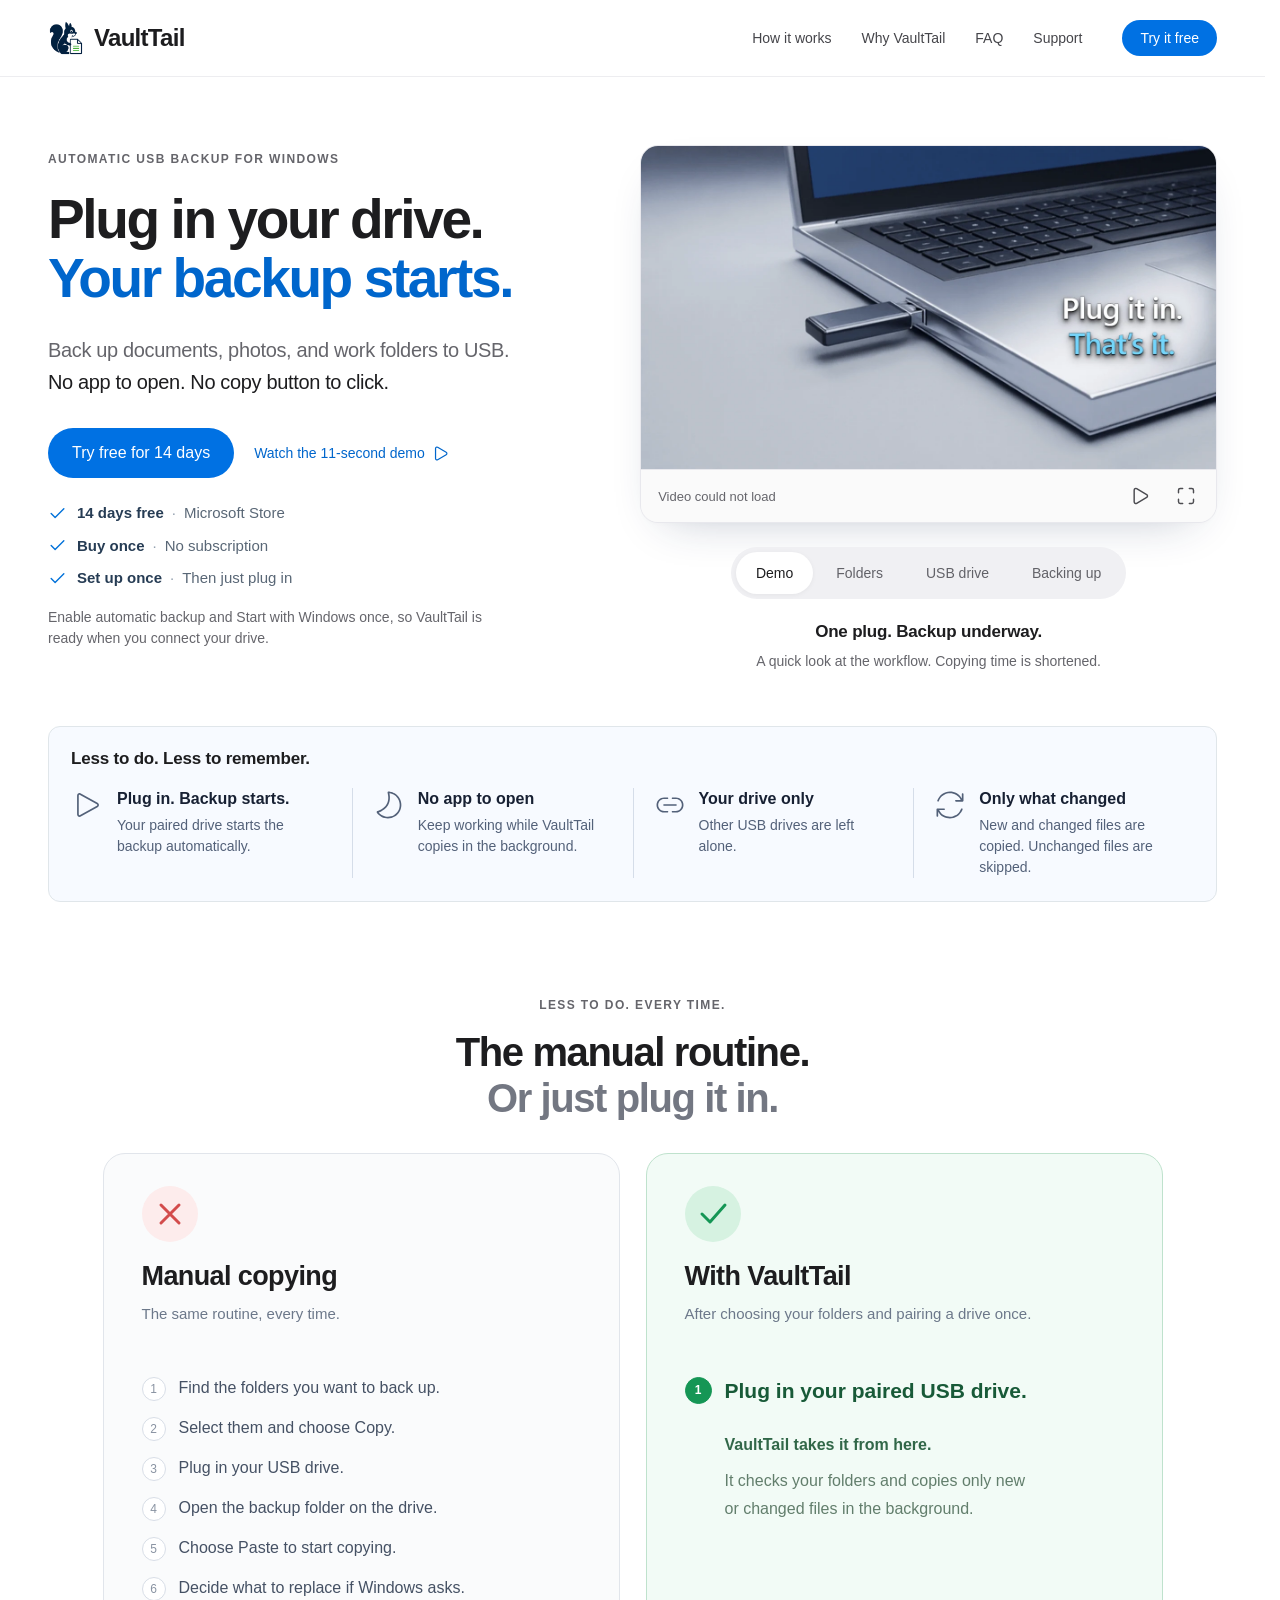
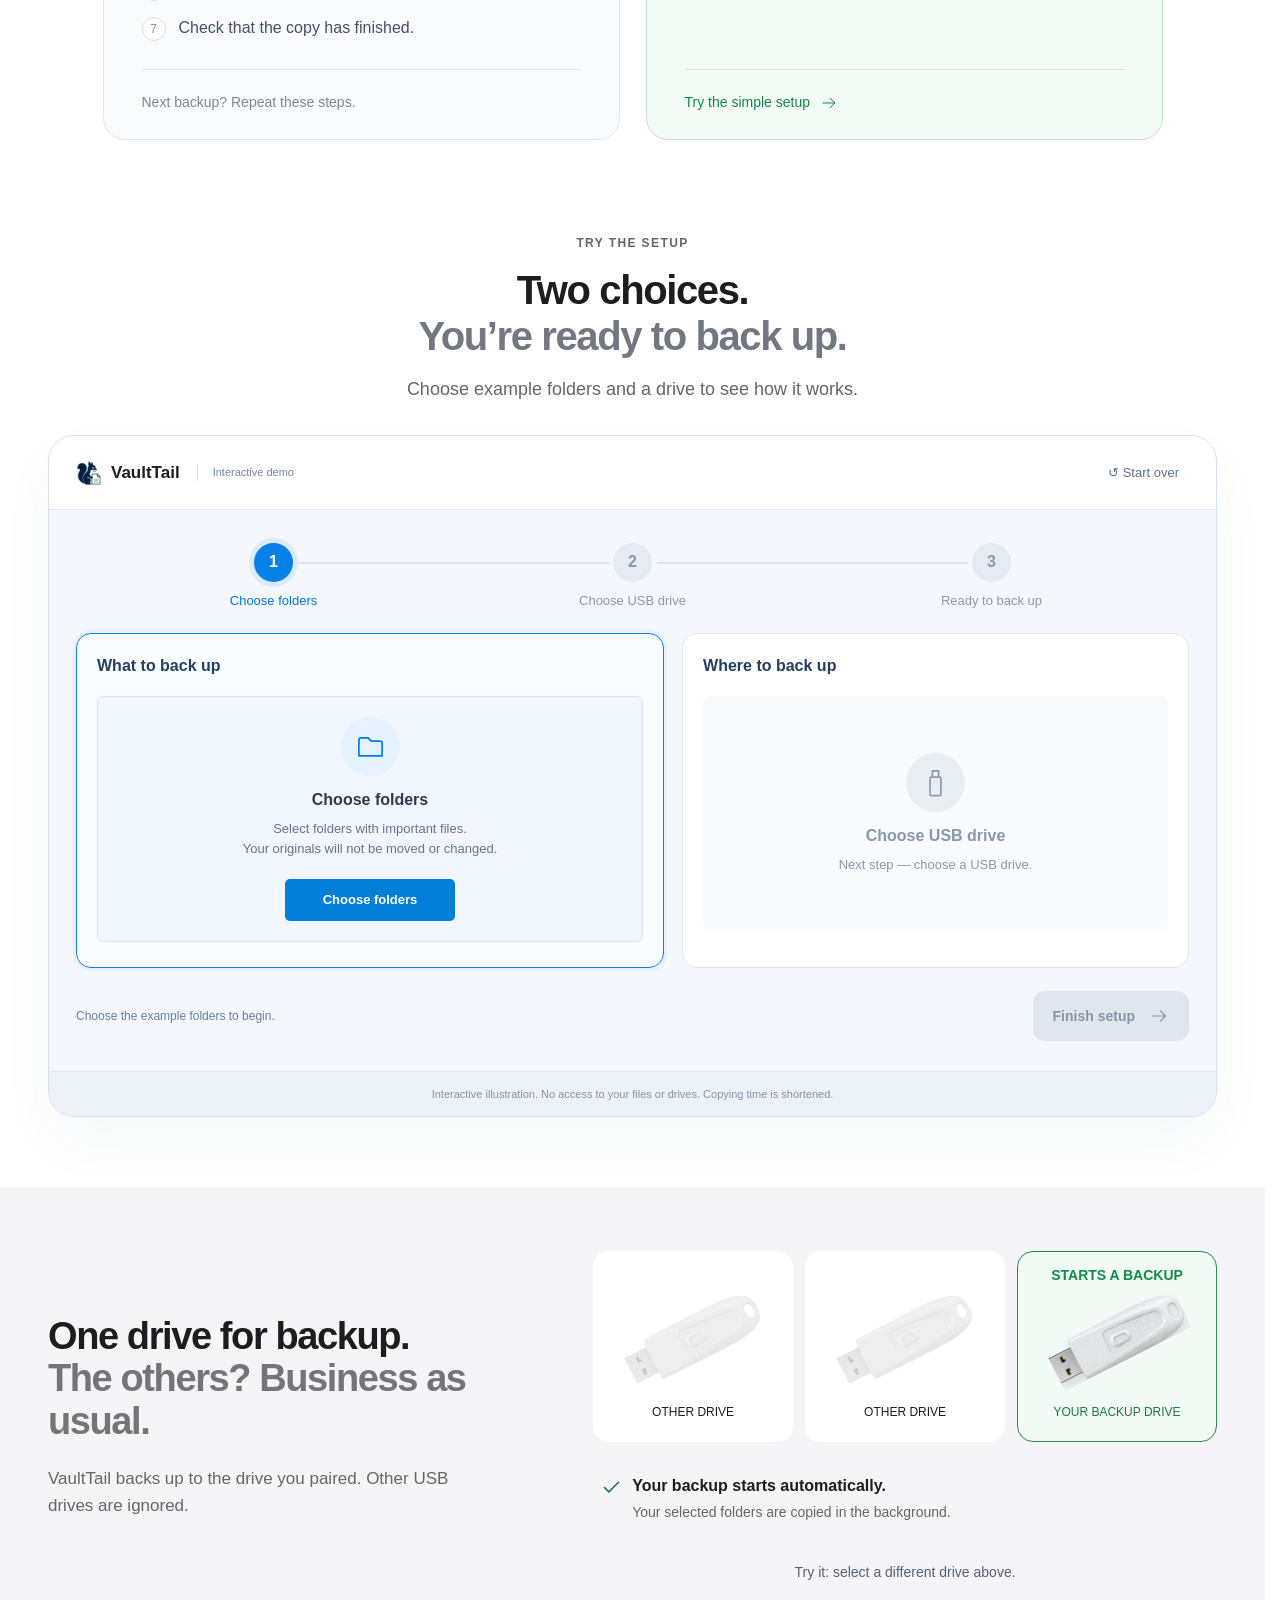
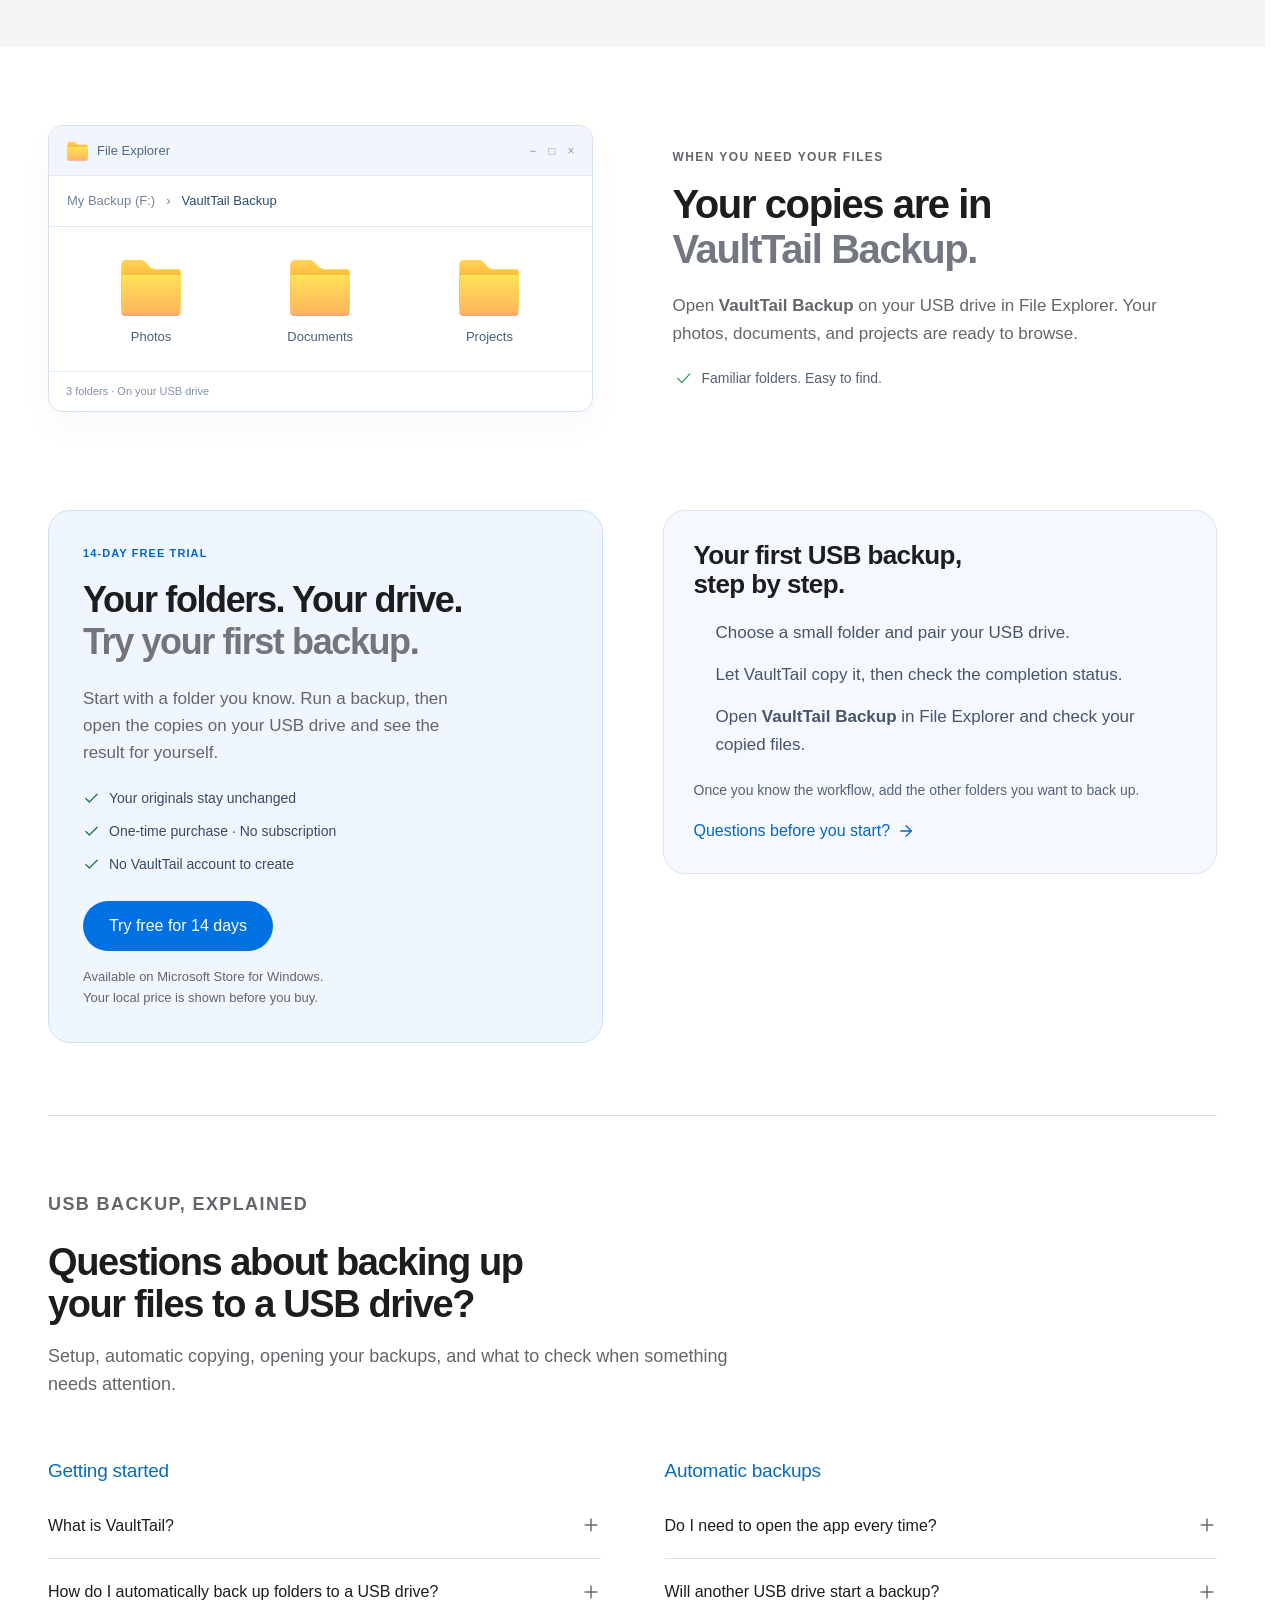
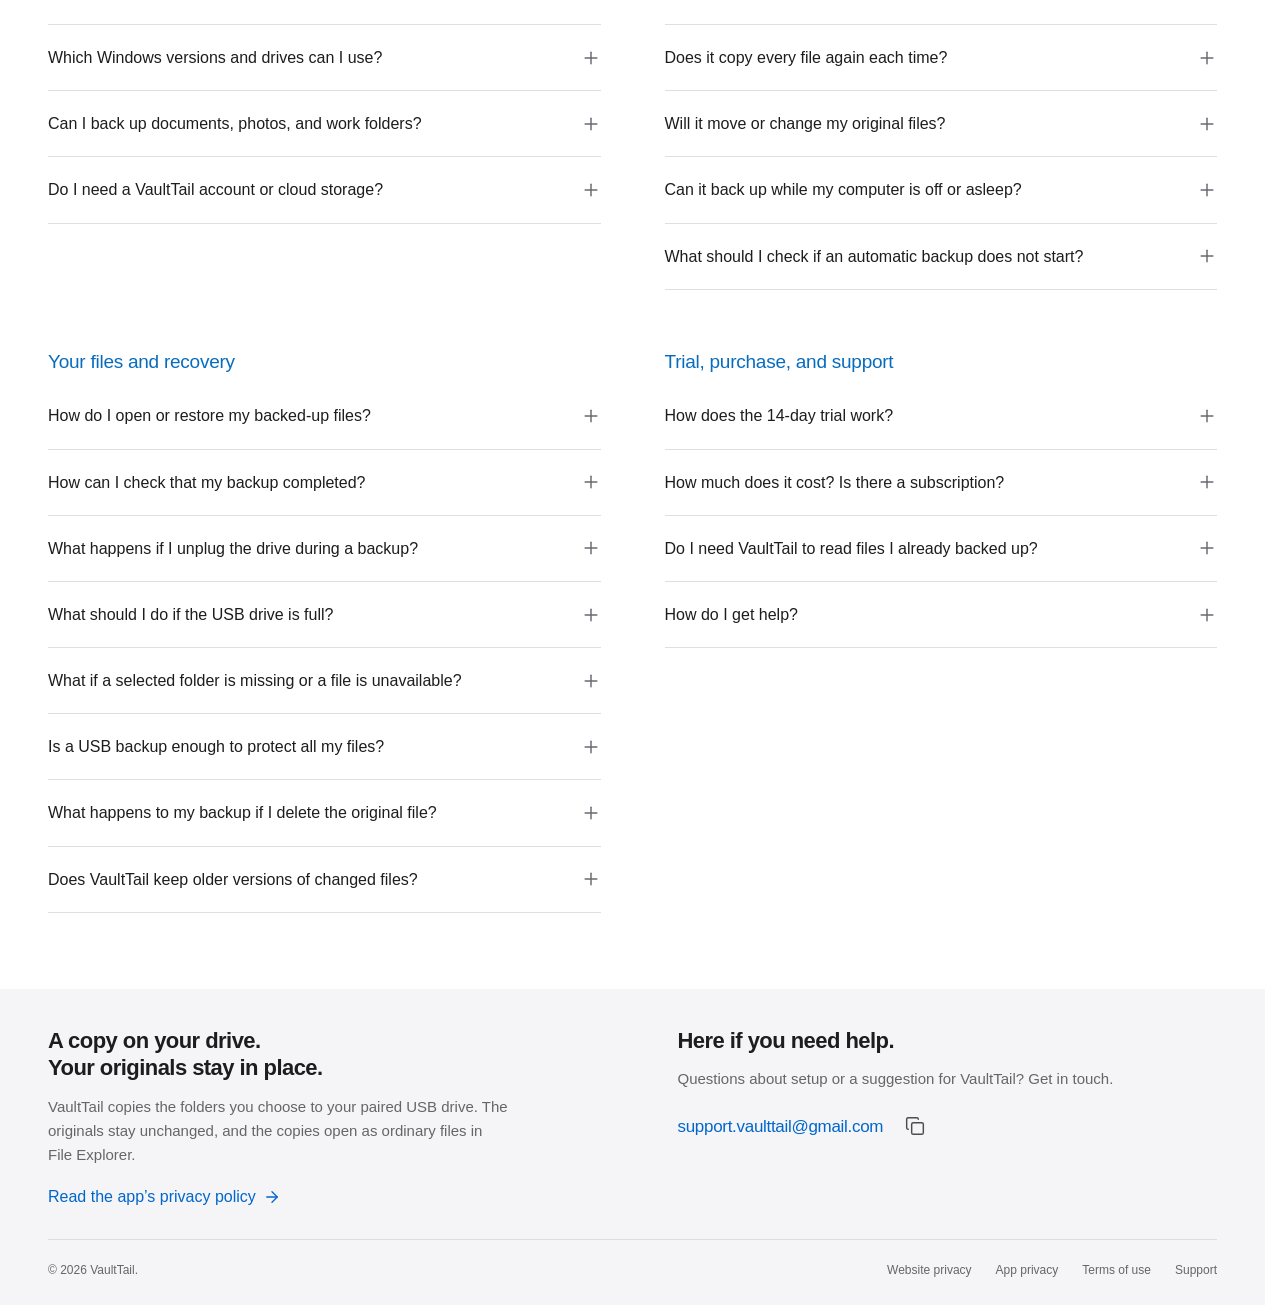
==== commit 8f617300: "Update CTA buttons to Get It Free" ====
--- a/index.html
+++ b/index.html
@@ -89,7 +89,7 @@
   <path d="m6 6 12 12" />
 </symbol></svg>
 
-  <div id="root"><link rel="preload" as="image" href="./assets/vaulttail-icon.webp"/><link rel="preload" as="image" href="./assets/app-features/automatic.svg"/><link rel="preload" as="image" href="./assets/app-features/background.svg"/><link rel="preload" as="image" href="./assets/app-features/linked.svg"/><link rel="preload" as="image" href="./assets/app-features/changes.svg"/><link rel="preload" as="image" href="./assets/all-in-one-neutral.png"/><link rel="preload" as="image" href="./assets/windows11-bloom.jpg"/><link rel="preload" as="image" href="./assets/this-pc.png"/><link rel="preload" as="image" href="./assets/recycle-bin.png"/><link rel="preload" as="image" href="./assets/usb-white-compact.png"/><link rel="preload" as="image" href="./assets/windows-folder.svg"/><a class="skip-link" href="#main">Skip to content</a><header class="site-header" id="top"><div class="container header-inner"><a class="brand" href="#top" aria-label="VaultTail home"><img src="./assets/vaulttail-icon.webp" width="36" height="36" alt="VaultTail logo"/><span>VaultTail</span></a><nav aria-label="Main navigation"><a href="#how">How it works</a><a href="#why">Why VaultTail</a><a href="#faq">FAQ</a><a href="#contact">Support</a></nav><a class="store-button compact" href="https://apps.microsoft.com/detail/9MSNWTGK604C?cid=vaulttail_website" data-store-placement="header" target="_blank" rel="noopener noreferrer">Try it free</a></div></header><main id="main"><section class="hero container" aria-labelledby="hero-title"><div class="hero-copy"><p class="eyebrow">AUTOMATIC USB BACKUP FOR WINDOWS</p><h1 id="hero-title">Plug in your drive.<br/><span>Your backup starts.</span></h1><p class="hero-description">Back up documents, photos, and work folders to USB.<br/><strong>No app to open. No copy button to click.</strong></p><div class="hero-actions"><a class="store-button" href="https://apps.microsoft.com/detail/9MSNWTGK604C?cid=vaulttail_website" data-store-placement="hero" target="_blank" rel="noopener noreferrer">Try free for 14 days</a><button class="watch-button" type="button" data-analytics-event="demo_open">Watch the 11-second demo<svg class="icon " width="24" height="24" viewBox="0 0 24 24" fill="none" stroke="currentColor" stroke-width="1.75" stroke-linecap="round" stroke-linejoin="round" aria-hidden="true"><use href="#vt-icon-play"></use></svg></button></div><ul class="hero-assurances" aria-label="Trial, purchase, and setup"><li><svg class="icon " width="24" height="24" viewBox="0 0 24 24" fill="none" stroke="currentColor" stroke-width="1.75" stroke-linecap="round" stroke-linejoin="round" aria-hidden="true"><use href="#vt-icon-check"></use></svg><span><strong>14 days free</strong><span class="assurance-divider">·</span>Microsoft Store</span></li><li><svg class="icon " width="24" height="24" viewBox="0 0 24 24" fill="none" stroke="currentColor" stroke-width="1.75" stroke-linecap="round" stroke-linejoin="round" aria-hidden="true"><use href="#vt-icon-check"></use></svg><span><strong>Buy once</strong><span class="assurance-divider">·</span>No subscription</span></li><li><svg class="icon " width="24" height="24" viewBox="0 0 24 24" fill="none" stroke="currentColor" stroke-width="1.75" stroke-linecap="round" stroke-linejoin="round" aria-hidden="true"><use href="#vt-icon-check"></use></svg><span><strong>Set up once</strong><span class="assurance-divider">·</span>Then just plug in</span></li></ul><p class="setup-note">Enable automatic backup and Start with Windows once, so VaultTail is ready when you connect your drive.</p></div><div class="product-preview" id="how"><div class="gallery-panels"><div role="tabpanel" id="panel-demo" aria-labelledby="view-demo" tabindex="0"><div class="demo-player"><div class="media-stage"><video width="1920" height="1080" muted="" loop="" playsInline="" preload="none" poster="./assets/plug-and-done-poster.webp" aria-label="Plugging in a USB drive, automatic background copying, and a completed backup"><source src="./assets/plug-and-done.mp4" type="video/mp4"/></video></div><div class="media-toolbar"><span>11 seconds · No sound needed</span><div><button type="button" class="icon-button" data-analytics-event="demo_play_click" aria-label="Play demo"><svg class="icon " width="24" height="24" viewBox="0 0 24 24" fill="none" stroke="currentColor" stroke-width="1.75" stroke-linecap="round" stroke-linejoin="round" aria-hidden="true"><use href="#vt-icon-play"></use></svg></button><button type="button" class="icon-button" aria-label="Expand demo"><svg class="icon " width="24" height="24" viewBox="0 0 24 24" fill="none" stroke="currentColor" stroke-width="1.75" stroke-linecap="round" stroke-linejoin="round" aria-hidden="true"><use href="#vt-icon-maximize"></use></svg></button></div></div></div></div><div role="tabpanel" id="panel-setup" aria-labelledby="view-setup" hidden="" tabindex="0"><button type="button" class="media-stage product-screen" aria-label="Enlarge app screenshot"><img src="./assets/setup-desktop.png" width="1366" height="768" loading="lazy" alt="Selecting folders for automatic USB backup in VaultTail"/></button><div class="media-toolbar"><span>Actual VaultTail interface</span><button type="button" class="icon-button" aria-label="Expand screenshot"><svg class="icon " width="24" height="24" viewBox="0 0 24 24" fill="none" stroke="currentColor" stroke-width="1.75" stroke-linecap="round" stroke-linejoin="round" aria-hidden="true"><use href="#vt-icon-maximize"></use></svg></button></div></div><div role="tabpanel" id="panel-drive" aria-labelledby="view-drive" hidden="" tabindex="0"><button type="button" class="media-stage product-screen" aria-label="Enlarge app screenshot"><img src="./assets/drive-desktop.png" width="1366" height="768" loading="lazy" alt="Pairing a USB drive for backups in VaultTail"/></button><div class="media-toolbar"><span>Actual VaultTail interface</span><button type="button" class="icon-button" aria-label="Expand screenshot"><svg class="icon " width="24" height="24" viewBox="0 0 24 24" fill="none" stroke="currentColor" stroke-width="1.75" stroke-linecap="round" stroke-linejoin="round" aria-hidden="true"><use href="#vt-icon-maximize"></use></svg></button></div></div><div role="tabpanel" id="panel-copy" aria-labelledby="view-copy" hidden="" tabindex="0"><button type="button" class="media-stage product-screen" aria-label="Enlarge app screenshot"><img src="./assets/copy-desktop.png" width="1366" height="768" loading="lazy" alt="VaultTail copying selected files to the paired USB drive"/></button><div class="media-toolbar"><span>Actual VaultTail interface</span><button type="button" class="icon-button" aria-label="Expand screenshot"><svg class="icon " width="24" height="24" viewBox="0 0 24 24" fill="none" stroke="currentColor" stroke-width="1.75" stroke-linecap="round" stroke-linejoin="round" aria-hidden="true"><use href="#vt-icon-maximize"></use></svg></button></div></div></div><div class="screen-steps" role="tablist" aria-label="Demo and setup"><button type="button" id="view-demo" role="tab" data-analytics-event="gallery_select" data-analytics-label="demo" aria-selected="true" aria-controls="panel-demo" tabindex="0">Demo</button><button type="button" id="view-setup" role="tab" data-analytics-event="gallery_select" data-analytics-label="setup" aria-selected="false" aria-controls="panel-setup" tabindex="-1">Folders</button><button type="button" id="view-drive" role="tab" data-analytics-event="gallery_select" data-analytics-label="drive" aria-selected="false" aria-controls="panel-drive" tabindex="-1">USB drive</button><button type="button" id="view-copy" role="tab" data-analytics-event="gallery_select" data-analytics-label="copy" aria-selected="false" aria-controls="panel-copy" tabindex="-1">Backing up</button></div><div class="screen-caption"><div class="caption-copy active" aria-hidden="false"><p>One plug. Backup underway.</p><span>A quick look at the workflow. Copying time is shortened.</span></div><div class="caption-copy" aria-hidden="true"><p>Choose what matters.</p><span>Select the folders you want to back up: photos, documents, or work projects.</span></div><div class="caption-copy" aria-hidden="true"><p>Pair your backup drive.</p><span>VaultTail remembers your drive. No need to select it again every time.</span></div><div class="caption-copy" aria-hidden="true"><p>Get on with your day.</p><span>Close the main window. Your backup keeps running in the background.</span></div></div></div></section><section class="app-features container" aria-labelledby="features-title"><div class="app-features-panel"><h2 id="features-title">Less to do. Less to remember.</h2><div class="app-features-grid"><article><img src="./assets/app-features/automatic.svg" width="34" height="34" alt="Automatic backup icon"/><div><h3>Plug in. Backup starts.</h3><p>Your paired drive starts the backup automatically.</p></div></article><article><img src="./assets/app-features/background.svg" width="34" height="34" alt="Background backup icon"/><div><h3>No app to open</h3><p>Keep working while VaultTail copies in the background.</p></div></article><article><img src="./assets/app-features/linked.svg" width="34" height="34" alt="Paired USB drive icon"/><div><h3>Your drive only</h3><p>Other USB drives are left alone.</p></div></article><article><img src="./assets/app-features/changes.svg" width="34" height="34" alt="Changed files backup icon"/><div><h3>Only what changed</h3><p>New and changed files are copied. Unchanged files are skipped.</p></div></article></div></div></section><section class="comparison-section container" id="why" aria-labelledby="why-title"><div class="section-intro"><p class="eyebrow">LESS TO DO. EVERY TIME.</p><h2 id="why-title">The manual routine.<br/><span>Or just plug it in.</span></h2></div><div class="action-comparison"><article class="action-card action-manual"><div class="comparison-symbol"><svg class="app-line-icon" viewBox="0 0 40 40" fill="none" aria-hidden="true"><path d="m11 11 18 18M29 11 11 29"></path></svg></div><h3>Manual copying</h3><p class="comparison-subtitle">The same routine, every time.</p><ol><li>Find the folders you want to back up.</li><li>Select them and choose Copy.</li><li>Plug in your USB drive.</li><li>Open the backup folder on the drive.</li><li>Choose Paste to start copying.</li><li>Decide what to replace if Windows asks.</li><li>Check that the copy has finished.</li></ol><p class="comparison-bottom-line">Next backup? Repeat these steps.</p></article><article class="action-card action-auto"><div class="comparison-symbol"><svg class="app-line-icon" viewBox="0 0 40 40" fill="none" aria-hidden="true"><path d="m9 20 8 8L32 11"></path></svg></div><h3>With VaultTail</h3><p class="comparison-subtitle">After choosing your folders and pairing a drive once.</p><ol><li>Plug in your paired USB drive.</li></ol><div class="automatic-explanation"><strong>VaultTail takes it from here.</strong><p>It checks your folders and copies only new or changed files in the background.</p></div><a class="comparison-bottom-line" href="#setup">Try the simple setup <svg class="app-line-icon" viewBox="0 0 40 40" fill="none" aria-hidden="true"><path d="M7 20h26M23 10l10 10-10 10"></path></svg></a></article></div></section><section class="wizard-section container" id="setup" aria-labelledby="setup-title"><div class="section-intro"><p class="eyebrow">TRY THE SETUP</p><h2 id="setup-title">Two choices.<br/><span>You’re ready to back up.</span></h2><p>Choose example folders and a drive to see how it works.</p></div><div class="setup-wizard wizard-step-0"><div class="wizard-heading"><div class="wizard-brand"><img src="./assets/vaulttail-icon.webp" width="28" height="28" alt="VaultTail logo"/>VaultTail <span>Interactive demo</span></div><button class="story-reset">↺ Start over</button></div><div class="wizard-content"><div class="wizard-setup-flow " aria-hidden="false"><div class="wizard-stepper" aria-label="Setup progress"><button aria-current="step" class="current"><span>1</span><strong>Choose folders</strong></button><button disabled="" class=""><span>2</span><strong>Choose USB drive</strong></button><button disabled="" class=""><span>3</span><strong>Ready to back up</strong></button></div><div class="wizard-stage"><div class="wizard-panels"><div class="wizard-panel focused"><div class="panel-caption"><span>What to back up</span></div><div class="app-empty-state"><span class="app-icon-circle"><svg class="app-line-icon" viewBox="0 0 40 40" fill="none" aria-hidden="true"><path d="M5 12a3 3 0 0 1 3-3h9l4 4h11a3 3 0 0 1 3 3v16H5Z"></path></svg></span><h3>Choose folders</h3><p>Select folders with important files.<br/>Your originals will not be moved or changed.</p><button class="app-blue-button" data-analytics-event="setup_start">Choose folders</button></div></div><div class="wizard-panel "><div class="panel-caption"><span>Where to back up</span></div><div class="app-empty-state app-muted"><span class="app-icon-circle"><svg class="app-line-icon" viewBox="0 0 40 40" fill="none" aria-hidden="true"><rect x="13" y="13" width="14" height="24" rx="2"></rect><path d="M16 13V5h8v8"></path></svg></span><h3>Choose USB drive</h3><p>Next step — choose a USB drive.</p></div></div></div><div class="wizard-actions"><p>Choose the example folders to begin.</p><button class="story-primary" data-analytics-event="setup_complete" disabled="">Finish setup<svg class="app-line-icon" viewBox="0 0 40 40" fill="none" aria-hidden="true"><path d="M7 20h26M23 10l10 10-10 10"></path></svg></button></div></div></div><div class="wizard-finished-flow wizard-hidden" aria-hidden="true" inert=""><div class="finished-copy"><span class="setup-complete-badge"><svg class="app-line-icon" viewBox="0 0 40 40" fill="none" aria-hidden="true"><path d="m9 20 8 8L32 11"></path></svg> Setup complete</span><h3>You’re set.<br/>Just plug it in.</h3><p>Connect your paired drive. VaultTail starts your backup in the background.</p><div class="paired-summary"><svg class="app-line-icon" viewBox="0 0 40 40" fill="none" aria-hidden="true"><rect x="13" y="13" width="14" height="24" rx="2"></rect><path d="M16 13V5h8v8"></path></svg><span>My Backup (F:)<small>3<!-- --> folders · <!-- -->5.8<!-- --> GB selected</small></span></div><div class="finished-actions"><div class="finished-action-view" aria-hidden="false"><button class="story-primary" data-analytics-event="setup_backup_demo">Connect the USB drive<svg class="app-line-icon" viewBox="0 0 40 40" fill="none" aria-hidden="true"><path d="M7 20h26M23 10l10 10-10 10"></path></svg></button></div><div class="finished-action-view wizard-hidden" aria-hidden="true" inert=""><a class="story-primary finished-install" href="https://apps.microsoft.com/detail/9MSNWTGK604C?cid=vaulttail_website" data-store-placement="setup_demo" target="_blank" rel="noopener noreferrer">Try it with your own folders<svg class="app-line-icon" viewBox="0 0 40 40" fill="none" aria-hidden="true"><path d="M7 20h26M23 10l10 10-10 10"></path></svg></a><div class="finished-next-step"><span>14 days free · Microsoft Store</span><button class="story-link">Replay demo</button></div></div></div><p class="connection-feedback" role="status">Click to see what happens.</p><p class="startup-note">With Start with Windows enabled.</p></div><div class="aio-scene "><div class="aio-computer"><img class="aio-hardware" src="./assets/all-in-one-neutral.png" alt="Unbranded all-in-one computer" width="1448" height="1086" draggable="false"/><div class="aio-screen" aria-label="Windows 11 desktop with a VaultTail backup notification"><img class="windows-wallpaper" src="./assets/windows11-bloom.jpg" alt="Windows 11 desktop wallpaper" draggable="false"/><div class="genuine-desktop-icons" aria-hidden="true"><div><img src="./assets/this-pc.png" alt="This PC desktop icon"/><span>This PC</span></div><div><img src="./assets/recycle-bin.png" alt="Recycle Bin desktop icon"/><span>Recycle Bin</span></div></div><div class="genuine-windows-taskbar" aria-hidden="true"></div></div><div class="aio-usb-port"><img class="aio-usb" src="./assets/usb-white-compact.png" alt="USB flash drive" draggable="false"/></div></div></div></div></div><div class="wizard-disclaimer">Interactive illustration. No access to your files or drives. Copying time is shortened.</div></div></section><section class="drive-section" aria-labelledby="drive-title"><div class="drive-story container"><div class="drive-copy"><h2 id="drive-title">One drive for backup.<br/><span>The others? Business as usual.</span></h2><p>VaultTail backs up to the drive you paired. Other USB drives are ignored.</p></div><div class="drive-demo"><div class="drive-choices" role="group" aria-label="Choose a drive to see how VaultTail responds"><button type="button" class="drive-choice" aria-label="Unpaired USB drive 1" aria-pressed="false" aria-controls="drive-response"><span class="drive-art"><span class="drive-outcome outcome-ignored" aria-hidden="true"></span><img class="usb-product" src="./assets/usb-white-compact.png" width="2191" height="718" loading="lazy" alt="USB flash drive"/></span><strong>OTHER DRIVE</strong></button><button type="button" class="drive-choice" aria-label="Unpaired USB drive 2" aria-pressed="false" aria-controls="drive-response"><span class="drive-art"><span class="drive-outcome outcome-ignored" aria-hidden="true"></span><img class="usb-product" src="./assets/usb-white-compact.png" width="2191" height="718" loading="lazy" alt="USB flash drive"/></span><strong>OTHER DRIVE</strong></button><button type="button" class="drive-choice linked-drive" aria-label="Paired backup drive" aria-pressed="true" aria-controls="drive-response"><span class="drive-art"><span class="drive-outcome outcome-backup" aria-hidden="true">STARTS A BACKUP</span><img class="usb-product" src="./assets/usb-white-compact.png" width="2191" height="718" loading="lazy" alt="USB flash drive"/></span><strong>YOUR BACKUP DRIVE</strong></button></div><div class="drive-response is-linked" id="drive-response" role="status" aria-live="polite" aria-atomic="true"><svg class="icon " width="24" height="24" viewBox="0 0 24 24" fill="none" stroke="currentColor" stroke-width="1.75" stroke-linecap="round" stroke-linejoin="round" aria-hidden="true"><use href="#vt-icon-check"></use></svg><div><strong>Your backup starts automatically.</strong><p>Your selected folders are copied in the background.</p></div></div><p class="demo-hint">Try it: select a different drive above.</p></div></div></section><section class="files-section container"><div class="backup-browser"><div class="backup-browser-bar"><img class="win-folder" src="./assets/windows-folder.svg" alt="Windows folder" draggable="false"/><span>File Explorer</span><i>−　□　×</i></div><div class="backup-breadcrumb">My Backup (F:) <span>›</span> <strong>VaultTail Backup</strong></div><div class="backup-folder-grid"><div><img class="win-folder" src="./assets/windows-folder.svg" alt="Windows folder" draggable="false"/><strong>Photos</strong></div><div><img class="win-folder" src="./assets/windows-folder.svg" alt="Windows folder" draggable="false"/><strong>Documents</strong></div><div><img class="win-folder" src="./assets/windows-folder.svg" alt="Windows folder" draggable="false"/><strong>Projects</strong></div></div><div class="backup-browser-status">3 folders · On your USB drive</div></div><div><p class="eyebrow">WHEN YOU NEED YOUR FILES</p><h2>Your copies are in<br/><span>VaultTail Backup.</span></h2><p>Open <strong>VaultTail Backup</strong> on your USB drive in File Explorer. Your photos, documents, and projects are ready to browse.</p><div class="files-proof"><svg class="app-line-icon" viewBox="0 0 40 40" fill="none" aria-hidden="true"><path d="m9 20 8 8L32 11"></path></svg> Familiar folders. Easy to find.</div></div></section><section class="closing container" aria-label="Try your first USB backup"><div class="closing-copy"><p class="offer-tag">14-DAY FREE TRIAL</p><h2>Your folders. Your drive.<br/><span>Try your first backup.</span></h2><p>Start with a folder you know. Run a backup, then open the copies on your USB drive and see the result for yourself.</p><ul class="offer-points"><li><svg class="icon " width="24" height="24" viewBox="0 0 24 24" fill="none" stroke="currentColor" stroke-width="1.75" stroke-linecap="round" stroke-linejoin="round" aria-hidden="true"><use href="#vt-icon-check"></use></svg> Your originals stay unchanged</li><li><svg class="icon " width="24" height="24" viewBox="0 0 24 24" fill="none" stroke="currentColor" stroke-width="1.75" stroke-linecap="round" stroke-linejoin="round" aria-hidden="true"><use href="#vt-icon-check"></use></svg> One-time purchase · No subscription</li><li><svg class="icon " width="24" height="24" viewBox="0 0 24 24" fill="none" stroke="currentColor" stroke-width="1.75" stroke-linecap="round" stroke-linejoin="round" aria-hidden="true"><use href="#vt-icon-check"></use></svg> No VaultTail account to create</li></ul><a class="store-button" href="https://apps.microsoft.com/detail/9MSNWTGK604C?cid=vaulttail_website" data-store-placement="closing" target="_blank" rel="noopener noreferrer">Try free for 14 days</a><p class="store-note">Available on Microsoft Store for Windows.<br/>Your local price is shown before you buy.</p></div><aside class="first-backup"><h2>Your first USB backup,<br/>step by step.</h2><ol><li>Choose a small folder and pair your USB drive.</li><li>Let VaultTail copy it, then check the completion status.</li><li>Open <strong>VaultTail Backup</strong> in File Explorer and check your copied files.</li></ol><p>Once you know the workflow, add the other folders you want to back up.</p><a class="text-link" href="#faq">Questions before you start?<svg class="icon " width="24" height="24" viewBox="0 0 24 24" fill="none" stroke="currentColor" stroke-width="1.75" stroke-linecap="round" stroke-linejoin="round" aria-hidden="true"><use href="#vt-icon-arrow-right"></use></svg></a></aside></section><section class="faq-section container" id="faq" aria-labelledby="faq-title"><div class="faq-heading"><p class="eyebrow">USB BACKUP, EXPLAINED</p><h2 id="faq-title">Questions about backing up<br/>your files to a USB drive?</h2><p>Setup, automatic copying, opening your backups, and what to check when something needs attention.</p></div><div class="faq-groups"><div class="faq faq-group"><h3>Getting started</h3><details id="faq-1-1" data-faq-id="faq-1-1"><summary>What is VaultTail?<svg class="icon " width="24" height="24" viewBox="0 0 24 24" fill="none" stroke="currentColor" stroke-width="1.75" stroke-linecap="round" stroke-linejoin="round" aria-hidden="true"><use href="#vt-icon-plus"></use></svg></summary><p>VaultTail is an automatic USB backup app for Windows. Choose the local folders you want to copy and pair a USB drive. With automatic backup enabled and VaultTail running in the background, connecting that drive starts a backup.</p></details><details id="faq-1-2" data-faq-id="faq-1-2"><summary>How do I automatically back up folders to a USB drive?<svg class="icon " width="24" height="24" viewBox="0 0 24 24" fill="none" stroke="currentColor" stroke-width="1.75" stroke-linecap="round" stroke-linejoin="round" aria-hidden="true"><use href="#vt-icon-plus"></use></svg></summary><p>Install VaultTail from Microsoft Store, choose your folders, and select your backup drive. Enable automatic backup and Start with Windows. After setup, connect the paired drive to start copying in the background. Check the completion status before removing the drive.</p></details><details id="faq-1-3" data-faq-id="faq-1-3"><summary>Which Windows versions and drives can I use?<svg class="icon " width="24" height="24" viewBox="0 0 24 24" fill="none" stroke="currentColor" stroke-width="1.75" stroke-linecap="round" stroke-linejoin="round" aria-hidden="true"><use href="#vt-icon-plus"></use></svg></summary><p>VaultTail supports Windows 10 version 2004 (build 19041) or later, including Windows 11, and external USB drives recognized by Windows. Check the current Microsoft Store listing for the full system requirements and compatibility with your PC.</p></details><details id="faq-1-4" data-faq-id="faq-1-4"><summary>Can I back up documents, photos, and work folders?<svg class="icon " width="24" height="24" viewBox="0 0 24 24" fill="none" stroke="currentColor" stroke-width="1.75" stroke-linecap="round" stroke-linejoin="round" aria-hidden="true"><use href="#vt-icon-plus"></use></svg></summary><p>Yes. Select the local folders containing the files you want to copy. Make sure those files are available on your PC and the backup drive has enough free space. Files that exist only online need to be downloaded first.</p></details><details id="faq-1-5" data-faq-id="faq-1-5"><summary>Do I need a VaultTail account or cloud storage?<svg class="icon " width="24" height="24" viewBox="0 0 24 24" fill="none" stroke="currentColor" stroke-width="1.75" stroke-linecap="round" stroke-linejoin="round" aria-hidden="true"><use href="#vt-icon-plus"></use></svg></summary><p>No VaultTail account or cloud storage is needed for the local backup workflow. Copies are stored on your paired USB drive. Installation, licensing, and purchases are handled by Microsoft Store.</p></details></div><div class="faq faq-group"><h3>Automatic backups</h3><details id="faq-2-1" data-faq-id="faq-2-1"><summary>Do I need to open the app every time?<svg class="icon " width="24" height="24" viewBox="0 0 24 24" fill="none" stroke="currentColor" stroke-width="1.75" stroke-linecap="round" stroke-linejoin="round" aria-hidden="true"><use href="#vt-icon-plus"></use></svg></summary><p>No. Enable Start with Windows and leave automatic backup turned on so VaultTail is ready in the background. Closing the main window lets it keep working. If you fully exit VaultTail, open it again before expecting an automatic backup.</p></details><details id="faq-2-2" data-faq-id="faq-2-2"><summary>Will another USB drive start a backup?<svg class="icon " width="24" height="24" viewBox="0 0 24 24" fill="none" stroke="currentColor" stroke-width="1.75" stroke-linecap="round" stroke-linejoin="round" aria-hidden="true"><use href="#vt-icon-plus"></use></svg></summary><p>No. VaultTail uses the drive you paired for backup and ignores other USB drives. You can change the selected backup drive in the app.</p></details><details id="faq-2-3" data-faq-id="faq-2-3"><summary>Does it copy every file again each time?<svg class="icon " width="24" height="24" viewBox="0 0 24 24" fill="none" stroke="currentColor" stroke-width="1.75" stroke-linecap="round" stroke-linejoin="round" aria-hidden="true"><use href="#vt-icon-plus"></use></svg></summary><p>VaultTail checks your selected folders and copies new or changed files. Unchanged files are skipped, so later backups may have less to copy. Copying time depends on your files and the speed of your PC and USB drive.</p></details><details id="faq-2-4" data-faq-id="faq-2-4"><summary>Will it move or change my original files?<svg class="icon " width="24" height="24" viewBox="0 0 24 24" fill="none" stroke="currentColor" stroke-width="1.75" stroke-linecap="round" stroke-linejoin="round" aria-hidden="true"><use href="#vt-icon-plus"></use></svg></summary><p>No. VaultTail copies your selected folders to the paired USB drive. Your original files stay in their original locations, unchanged.</p></details><details id="faq-2-5" data-faq-id="faq-2-5"><summary>Can it back up while my computer is off or asleep?<svg class="icon " width="24" height="24" viewBox="0 0 24 24" fill="none" stroke="currentColor" stroke-width="1.75" stroke-linecap="round" stroke-linejoin="round" aria-hidden="true"><use href="#vt-icon-plus"></use></svg></summary><p>Your PC needs to be awake, the drive connected, and VaultTail running to copy files. After waking or restarting your PC, check the backup status before assuming that the latest files have been copied.</p></details><details id="faq-2-6" data-faq-id="faq-2-6"><summary>What should I check if an automatic backup does not start?<svg class="icon " width="24" height="24" viewBox="0 0 24 24" fill="none" stroke="currentColor" stroke-width="1.75" stroke-linecap="round" stroke-linejoin="round" aria-hidden="true"><use href="#vt-icon-plus"></use></svg></summary><p>Check that you connected the paired drive, automatic backup is enabled, and VaultTail is running in the background. Confirm that your source folders are available and the USB drive has free space. Review the status shown in the app; contact support if the problem continues.</p></details></div><div class="faq faq-group"><h3>Your files and recovery</h3><details id="faq-3-1" data-faq-id="faq-3-1"><summary>How do I open or restore my backed-up files?<svg class="icon " width="24" height="24" viewBox="0 0 24 24" fill="none" stroke="currentColor" stroke-width="1.75" stroke-linecap="round" stroke-linejoin="round" aria-hidden="true"><use href="#vt-icon-plus"></use></svg></summary><p>Open your USB drive in File Explorer, then open VaultTail Backup. The copies are ordinary files, so you can browse them or copy them to a folder on your PC without a special restore tool. Restore to a new folder first if you want to avoid replacing files already on your computer.</p></details><details id="faq-3-2" data-faq-id="faq-3-2"><summary>How can I check that my backup completed?<svg class="icon " width="24" height="24" viewBox="0 0 24 24" fill="none" stroke="currentColor" stroke-width="1.75" stroke-linecap="round" stroke-linejoin="round" aria-hidden="true"><use href="#vt-icon-plus"></use></svg></summary><p>Review the completion status and any warnings in VaultTail. Open VaultTail Backup on your USB drive and check a few important files. A connected drive alone does not mean that every file finished copying.</p></details><details id="faq-3-3" data-faq-id="faq-3-3"><summary>What happens if I unplug the drive during a backup?<svg class="icon " width="24" height="24" viewBox="0 0 24 24" fill="none" stroke="currentColor" stroke-width="1.75" stroke-linecap="round" stroke-linejoin="round" aria-hidden="true"><use href="#vt-icon-plus"></use></svg></summary><p>Copying pauses. Reconnect the same drive and VaultTail can resume from its saved progress. Check the final status and any warnings afterward. Wait for copying to finish and safely eject the drive when possible.</p></details><details id="faq-3-4" data-faq-id="faq-3-4"><summary>What should I do if the USB drive is full?<svg class="icon " width="24" height="24" viewBox="0 0 24 24" fill="none" stroke="currentColor" stroke-width="1.75" stroke-linecap="round" stroke-linejoin="round" aria-hidden="true"><use href="#vt-icon-plus"></use></svg></summary><p>Check the available space and the backup status in VaultTail. Free up space carefully or select a larger backup drive, then run the backup again and confirm completion. Do not treat a backup as complete while files are still waiting to be copied.</p></details><details id="faq-3-5" data-faq-id="faq-3-5"><summary>What if a selected folder is missing or a file is unavailable?<svg class="icon " width="24" height="24" viewBox="0 0 24 24" fill="none" stroke="currentColor" stroke-width="1.75" stroke-linecap="round" stroke-linejoin="round" aria-hidden="true"><use href="#vt-icon-plus"></use></svg></summary><p>Make the source folder or file available again before backing it up. For example, reconnect a source drive or download an online-only file. Check VaultTail for warnings and confirm that the files you need are present in the completed backup.</p></details><details id="faq-3-6" data-faq-id="faq-3-6"><summary>Is a USB backup enough to protect all my files?<svg class="icon " width="24" height="24" viewBox="0 0 24 24" fill="none" stroke="currentColor" stroke-width="1.75" stroke-linecap="round" stroke-linejoin="round" aria-hidden="true"><use href="#vt-icon-plus"></use></svg></summary><p>A USB copy is useful if the original is lost or damaged, but the USB drive itself can fail or be lost. Keep another independent copy of irreplaceable files and disconnect the backup drive after a completed backup when practical. VaultTail copies selected folders; do not treat it as a complete Windows system image.</p></details><details id="faq-3-7" data-faq-id="faq-3-7"><summary>What happens to my backup if I delete the original file?<svg class="icon " width="24" height="24" viewBox="0 0 24 24" fill="none" stroke="currentColor" stroke-width="1.75" stroke-linecap="round" stroke-linejoin="round" aria-hidden="true"><use href="#vt-icon-plus"></use></svg></summary><p>The copy already on your USB drive stays there. Deleting a file from your computer does not automatically delete its backup copy during the next backup.</p></details><details id="faq-3-8" data-faq-id="faq-3-8"><summary>Does VaultTail keep older versions of changed files?<svg class="icon " width="24" height="24" viewBox="0 0 24 24" fill="none" stroke="currentColor" stroke-width="1.75" stroke-linecap="round" stroke-linejoin="round" aria-hidden="true"><use href="#vt-icon-plus"></use></svg></summary><p>No. On the next backup, an updated file overwrites the previous copy on your USB drive. Older versions are not saved, so VaultTail cannot restore a version that has been overwritten.</p></details></div><div class="faq faq-group"><h3>Trial, purchase, and support</h3><details id="faq-4-1" data-faq-id="faq-4-1"><summary>How does the 14-day trial work?<svg class="icon " width="24" height="24" viewBox="0 0 24 24" fill="none" stroke="currentColor" stroke-width="1.75" stroke-linecap="round" stroke-linejoin="round" aria-hidden="true"><use href="#vt-icon-plus"></use></svg></summary><p>Get VaultTail from Microsoft Store and try it with your own folders and USB drive for 14 days. Start with a small test folder, run a backup, and open the copied files to check the workflow before buying.</p></details><details id="faq-4-2" data-faq-id="faq-4-2"><summary>How much does it cost? Is there a subscription?<svg class="icon " width="24" height="24" viewBox="0 0 24 24" fill="none" stroke="currentColor" stroke-width="1.75" stroke-linecap="round" stroke-linejoin="round" aria-hidden="true"><use href="#vt-icon-plus"></use></svg></summary><p>VaultTail is a one-time purchase with no subscription. Microsoft Store shows the current price in your region, any applicable offer, and the purchase terms before you buy.</p></details><details id="faq-4-3" data-faq-id="faq-4-3"><summary>Do I need VaultTail to read files I already backed up?<svg class="icon " width="24" height="24" viewBox="0 0 24 24" fill="none" stroke="currentColor" stroke-width="1.75" stroke-linecap="round" stroke-linejoin="round" aria-hidden="true"><use href="#vt-icon-plus"></use></svg></summary><p>No. Completed backups are ordinary files on your USB drive. You can open and copy them with File Explorer and the usual apps for those file types.</p></details><details id="faq-4-4" data-faq-id="faq-4-4"><summary>How do I get help?<svg class="icon " width="24" height="24" viewBox="0 0 24 24" fill="none" stroke="currentColor" stroke-width="1.75" stroke-linecap="round" stroke-linejoin="round" aria-hidden="true"><use href="#vt-icon-plus"></use></svg></summary><p>Email support.vaulttail@gmail.com with your VaultTail version, Windows version, and the status or error message you see. Describe what happened and what you expected. Please do not send private files or passwords.</p></details></div></div></section><section class="trust-section" aria-label="Product and support"><div class="container trust-grid"><article id="your-files"><h2>A copy on your drive.<br/>Your originals stay in place.</h2><p>VaultTail copies the folders you choose to your paired USB drive. The originals stay unchanged, and the copies open as ordinary files in File Explorer.</p><a class="text-link" href="https://tsl-dvlpr.github.io/vaulttail-legal/legal/v1.0.0/en/privacy/" target="_blank" rel="noopener noreferrer">Read the app’s privacy policy<svg class="icon " width="24" height="24" viewBox="0 0 24 24" fill="none" stroke="currentColor" stroke-width="1.75" stroke-linecap="round" stroke-linejoin="round" aria-hidden="true"><use href="#vt-icon-arrow-right"></use></svg></a></article><article id="contact"><h2>Here if you need help.</h2><p>Questions about setup or a suggestion for VaultTail? Get in touch.</p><div class="contact-email"><a href="mailto:support.vaulttail@gmail.com?subject=VaultTail">support.vaulttail@gmail.com</a><button class="icon-button" type="button" aria-label="Copy support email"><svg class="icon " width="24" height="24" viewBox="0 0 24 24" fill="none" stroke="currentColor" stroke-width="1.75" stroke-linecap="round" stroke-linejoin="round" aria-hidden="true"><use href="#vt-icon-copy"></use></svg></button></div><p class="copy-feedback" role="status"></p></article></div></section></main><footer class="site-footer"><div class="container footer-main"><span>© 2026 VaultTail.</span><nav aria-label="Legal information"><a href="./website-privacy/">Website privacy</a><button type="button" data-cookie-settings="true">Cookie settings</button><a href="https://tsl-dvlpr.github.io/vaulttail-legal/legal/v1.0.0/en/privacy/" target="_blank" rel="noopener noreferrer">App privacy</a><a href="https://tsl-dvlpr.github.io/vaulttail-legal/legal/v1.0.0/en/terms/" target="_blank" rel="noopener noreferrer">Terms of use</a><a href="mailto:support.vaulttail@gmail.com">Support</a></nav></div></footer><dialog class="media-dialog" aria-label="Actual VaultTail interface"><div class="dialog-content"><div class="dialog-header"><span>Get on with your day.</span><button class="icon-button" type="button" aria-label="Close"><svg class="icon " width="24" height="24" viewBox="0 0 24 24" fill="none" stroke="currentColor" stroke-width="1.75" stroke-linecap="round" stroke-linejoin="round" aria-hidden="true"><use href="#vt-icon-x"></use></svg></button></div></div></dialog></div>
+  <div id="root"><link rel="preload" as="image" href="./assets/vaulttail-icon.webp"/><link rel="preload" as="image" href="./assets/app-features/automatic.svg"/><link rel="preload" as="image" href="./assets/app-features/background.svg"/><link rel="preload" as="image" href="./assets/app-features/linked.svg"/><link rel="preload" as="image" href="./assets/app-features/changes.svg"/><link rel="preload" as="image" href="./assets/all-in-one-neutral.png"/><link rel="preload" as="image" href="./assets/windows11-bloom.jpg"/><link rel="preload" as="image" href="./assets/this-pc.png"/><link rel="preload" as="image" href="./assets/recycle-bin.png"/><link rel="preload" as="image" href="./assets/usb-white-compact.png"/><link rel="preload" as="image" href="./assets/windows-folder.svg"/><a class="skip-link" href="#main">Skip to content</a><header class="site-header" id="top"><div class="container header-inner"><a class="brand" href="#top" aria-label="VaultTail home"><img src="./assets/vaulttail-icon.webp" width="36" height="36" alt="VaultTail logo"/><span>VaultTail</span></a><nav aria-label="Main navigation"><a href="#how">How it works</a><a href="#why">Why VaultTail</a><a href="#faq">FAQ</a><a href="#contact">Support</a></nav><a class="store-button compact" href="https://apps.microsoft.com/detail/9MSNWTGK604C?cid=vaulttail_website" data-store-placement="header" target="_blank" rel="noopener noreferrer">Try it free</a></div></header><main id="main"><section class="hero container" aria-labelledby="hero-title"><div class="hero-copy"><p class="eyebrow">AUTOMATIC USB BACKUP FOR WINDOWS</p><h1 id="hero-title">Plug in your drive.<br/><span>Your backup starts.</span></h1><p class="hero-description">Back up documents, photos, and work folders to USB.<br/><strong>No app to open. No copy button to click.</strong></p><div class="hero-actions"><a class="store-button" href="https://apps.microsoft.com/detail/9MSNWTGK604C?cid=vaulttail_website" data-store-placement="hero" target="_blank" rel="noopener noreferrer">Get It Free</a><button class="watch-button" type="button" data-analytics-event="demo_open">Watch the 11-second demo<svg class="icon " width="24" height="24" viewBox="0 0 24 24" fill="none" stroke="currentColor" stroke-width="1.75" stroke-linecap="round" stroke-linejoin="round" aria-hidden="true"><use href="#vt-icon-play"></use></svg></button></div><ul class="hero-assurances" aria-label="Trial, purchase, and setup"><li><svg class="icon " width="24" height="24" viewBox="0 0 24 24" fill="none" stroke="currentColor" stroke-width="1.75" stroke-linecap="round" stroke-linejoin="round" aria-hidden="true"><use href="#vt-icon-check"></use></svg><span><strong>14 days free</strong><span class="assurance-divider">·</span>Microsoft Store</span></li><li><svg class="icon " width="24" height="24" viewBox="0 0 24 24" fill="none" stroke="currentColor" stroke-width="1.75" stroke-linecap="round" stroke-linejoin="round" aria-hidden="true"><use href="#vt-icon-check"></use></svg><span><strong>Buy once</strong><span class="assurance-divider">·</span>No subscription</span></li><li><svg class="icon " width="24" height="24" viewBox="0 0 24 24" fill="none" stroke="currentColor" stroke-width="1.75" stroke-linecap="round" stroke-linejoin="round" aria-hidden="true"><use href="#vt-icon-check"></use></svg><span><strong>Set up once</strong><span class="assurance-divider">·</span>Then just plug in</span></li></ul><p class="setup-note">Enable automatic backup and Start with Windows once, so VaultTail is ready when you connect your drive.</p></div><div class="product-preview" id="how"><div class="gallery-panels"><div role="tabpanel" id="panel-demo" aria-labelledby="view-demo" tabindex="0"><div class="demo-player"><div class="media-stage"><video width="1920" height="1080" muted="" loop="" playsInline="" preload="none" poster="./assets/plug-and-done-poster.webp" aria-label="Plugging in a USB drive, automatic background copying, and a completed backup"><source src="./assets/plug-and-done.mp4" type="video/mp4"/></video></div><div class="media-toolbar"><span>11 seconds · No sound needed</span><div><button type="button" class="icon-button" data-analytics-event="demo_play_click" aria-label="Play demo"><svg class="icon " width="24" height="24" viewBox="0 0 24 24" fill="none" stroke="currentColor" stroke-width="1.75" stroke-linecap="round" stroke-linejoin="round" aria-hidden="true"><use href="#vt-icon-play"></use></svg></button><button type="button" class="icon-button" aria-label="Expand demo"><svg class="icon " width="24" height="24" viewBox="0 0 24 24" fill="none" stroke="currentColor" stroke-width="1.75" stroke-linecap="round" stroke-linejoin="round" aria-hidden="true"><use href="#vt-icon-maximize"></use></svg></button></div></div></div></div><div role="tabpanel" id="panel-setup" aria-labelledby="view-setup" hidden="" tabindex="0"><button type="button" class="media-stage product-screen" aria-label="Enlarge app screenshot"><img src="./assets/setup-desktop.png" width="1366" height="768" loading="lazy" alt="Selecting folders for automatic USB backup in VaultTail"/></button><div class="media-toolbar"><span>Actual VaultTail interface</span><button type="button" class="icon-button" aria-label="Expand screenshot"><svg class="icon " width="24" height="24" viewBox="0 0 24 24" fill="none" stroke="currentColor" stroke-width="1.75" stroke-linecap="round" stroke-linejoin="round" aria-hidden="true"><use href="#vt-icon-maximize"></use></svg></button></div></div><div role="tabpanel" id="panel-drive" aria-labelledby="view-drive" hidden="" tabindex="0"><button type="button" class="media-stage product-screen" aria-label="Enlarge app screenshot"><img src="./assets/drive-desktop.png" width="1366" height="768" loading="lazy" alt="Pairing a USB drive for backups in VaultTail"/></button><div class="media-toolbar"><span>Actual VaultTail interface</span><button type="button" class="icon-button" aria-label="Expand screenshot"><svg class="icon " width="24" height="24" viewBox="0 0 24 24" fill="none" stroke="currentColor" stroke-width="1.75" stroke-linecap="round" stroke-linejoin="round" aria-hidden="true"><use href="#vt-icon-maximize"></use></svg></button></div></div><div role="tabpanel" id="panel-copy" aria-labelledby="view-copy" hidden="" tabindex="0"><button type="button" class="media-stage product-screen" aria-label="Enlarge app screenshot"><img src="./assets/copy-desktop.png" width="1366" height="768" loading="lazy" alt="VaultTail copying selected files to the paired USB drive"/></button><div class="media-toolbar"><span>Actual VaultTail interface</span><button type="button" class="icon-button" aria-label="Expand screenshot"><svg class="icon " width="24" height="24" viewBox="0 0 24 24" fill="none" stroke="currentColor" stroke-width="1.75" stroke-linecap="round" stroke-linejoin="round" aria-hidden="true"><use href="#vt-icon-maximize"></use></svg></button></div></div></div><div class="screen-steps" role="tablist" aria-label="Demo and setup"><button type="button" id="view-demo" role="tab" data-analytics-event="gallery_select" data-analytics-label="demo" aria-selected="true" aria-controls="panel-demo" tabindex="0">Demo</button><button type="button" id="view-setup" role="tab" data-analytics-event="gallery_select" data-analytics-label="setup" aria-selected="false" aria-controls="panel-setup" tabindex="-1">Folders</button><button type="button" id="view-drive" role="tab" data-analytics-event="gallery_select" data-analytics-label="drive" aria-selected="false" aria-controls="panel-drive" tabindex="-1">USB drive</button><button type="button" id="view-copy" role="tab" data-analytics-event="gallery_select" data-analytics-label="copy" aria-selected="false" aria-controls="panel-copy" tabindex="-1">Backing up</button></div><div class="screen-caption"><div class="caption-copy active" aria-hidden="false"><p>One plug. Backup underway.</p><span>A quick look at the workflow. Copying time is shortened.</span></div><div class="caption-copy" aria-hidden="true"><p>Choose what matters.</p><span>Select the folders you want to back up: photos, documents, or work projects.</span></div><div class="caption-copy" aria-hidden="true"><p>Pair your backup drive.</p><span>VaultTail remembers your drive. No need to select it again every time.</span></div><div class="caption-copy" aria-hidden="true"><p>Get on with your day.</p><span>Close the main window. Your backup keeps running in the background.</span></div></div></div></section><section class="app-features container" aria-labelledby="features-title"><div class="app-features-panel"><h2 id="features-title">Less to do. Less to remember.</h2><div class="app-features-grid"><article><img src="./assets/app-features/automatic.svg" width="34" height="34" alt="Automatic backup icon"/><div><h3>Plug in. Backup starts.</h3><p>Your paired drive starts the backup automatically.</p></div></article><article><img src="./assets/app-features/background.svg" width="34" height="34" alt="Background backup icon"/><div><h3>No app to open</h3><p>Keep working while VaultTail copies in the background.</p></div></article><article><img src="./assets/app-features/linked.svg" width="34" height="34" alt="Paired USB drive icon"/><div><h3>Your drive only</h3><p>Other USB drives are left alone.</p></div></article><article><img src="./assets/app-features/changes.svg" width="34" height="34" alt="Changed files backup icon"/><div><h3>Only what changed</h3><p>New and changed files are copied. Unchanged files are skipped.</p></div></article></div></div></section><section class="comparison-section container" id="why" aria-labelledby="why-title"><div class="section-intro"><p class="eyebrow">LESS TO DO. EVERY TIME.</p><h2 id="why-title">The manual routine.<br/><span>Or just plug it in.</span></h2></div><div class="action-comparison"><article class="action-card action-manual"><div class="comparison-symbol"><svg class="app-line-icon" viewBox="0 0 40 40" fill="none" aria-hidden="true"><path d="m11 11 18 18M29 11 11 29"></path></svg></div><h3>Manual copying</h3><p class="comparison-subtitle">The same routine, every time.</p><ol><li>Find the folders you want to back up.</li><li>Select them and choose Copy.</li><li>Plug in your USB drive.</li><li>Open the backup folder on the drive.</li><li>Choose Paste to start copying.</li><li>Decide what to replace if Windows asks.</li><li>Check that the copy has finished.</li></ol><p class="comparison-bottom-line">Next backup? Repeat these steps.</p></article><article class="action-card action-auto"><div class="comparison-symbol"><svg class="app-line-icon" viewBox="0 0 40 40" fill="none" aria-hidden="true"><path d="m9 20 8 8L32 11"></path></svg></div><h3>With VaultTail</h3><p class="comparison-subtitle">After choosing your folders and pairing a drive once.</p><ol><li>Plug in your paired USB drive.</li></ol><div class="automatic-explanation"><strong>VaultTail takes it from here.</strong><p>It checks your folders and copies only new or changed files in the background.</p></div><a class="comparison-bottom-line" href="#setup">Try the simple setup <svg class="app-line-icon" viewBox="0 0 40 40" fill="none" aria-hidden="true"><path d="M7 20h26M23 10l10 10-10 10"></path></svg></a></article></div></section><section class="wizard-section container" id="setup" aria-labelledby="setup-title"><div class="section-intro"><p class="eyebrow">TRY THE SETUP</p><h2 id="setup-title">Two choices.<br/><span>You’re ready to back up.</span></h2><p>Choose example folders and a drive to see how it works.</p></div><div class="setup-wizard wizard-step-0"><div class="wizard-heading"><div class="wizard-brand"><img src="./assets/vaulttail-icon.webp" width="28" height="28" alt="VaultTail logo"/>VaultTail <span>Interactive demo</span></div><button class="story-reset">↺ Start over</button></div><div class="wizard-content"><div class="wizard-setup-flow " aria-hidden="false"><div class="wizard-stepper" aria-label="Setup progress"><button aria-current="step" class="current"><span>1</span><strong>Choose folders</strong></button><button disabled="" class=""><span>2</span><strong>Choose USB drive</strong></button><button disabled="" class=""><span>3</span><strong>Ready to back up</strong></button></div><div class="wizard-stage"><div class="wizard-panels"><div class="wizard-panel focused"><div class="panel-caption"><span>What to back up</span></div><div class="app-empty-state"><span class="app-icon-circle"><svg class="app-line-icon" viewBox="0 0 40 40" fill="none" aria-hidden="true"><path d="M5 12a3 3 0 0 1 3-3h9l4 4h11a3 3 0 0 1 3 3v16H5Z"></path></svg></span><h3>Choose folders</h3><p>Select folders with important files.<br/>Your originals will not be moved or changed.</p><button class="app-blue-button" data-analytics-event="setup_start">Choose folders</button></div></div><div class="wizard-panel "><div class="panel-caption"><span>Where to back up</span></div><div class="app-empty-state app-muted"><span class="app-icon-circle"><svg class="app-line-icon" viewBox="0 0 40 40" fill="none" aria-hidden="true"><rect x="13" y="13" width="14" height="24" rx="2"></rect><path d="M16 13V5h8v8"></path></svg></span><h3>Choose USB drive</h3><p>Next step — choose a USB drive.</p></div></div></div><div class="wizard-actions"><p>Choose the example folders to begin.</p><button class="story-primary" data-analytics-event="setup_complete" disabled="">Finish setup<svg class="app-line-icon" viewBox="0 0 40 40" fill="none" aria-hidden="true"><path d="M7 20h26M23 10l10 10-10 10"></path></svg></button></div></div></div><div class="wizard-finished-flow wizard-hidden" aria-hidden="true" inert=""><div class="finished-copy"><span class="setup-complete-badge"><svg class="app-line-icon" viewBox="0 0 40 40" fill="none" aria-hidden="true"><path d="m9 20 8 8L32 11"></path></svg> Setup complete</span><h3>You’re set.<br/>Just plug it in.</h3><p>Connect your paired drive. VaultTail starts your backup in the background.</p><div class="paired-summary"><svg class="app-line-icon" viewBox="0 0 40 40" fill="none" aria-hidden="true"><rect x="13" y="13" width="14" height="24" rx="2"></rect><path d="M16 13V5h8v8"></path></svg><span>My Backup (F:)<small>3<!-- --> folders · <!-- -->5.8<!-- --> GB selected</small></span></div><div class="finished-actions"><div class="finished-action-view" aria-hidden="false"><button class="story-primary" data-analytics-event="setup_backup_demo">Connect the USB drive<svg class="app-line-icon" viewBox="0 0 40 40" fill="none" aria-hidden="true"><path d="M7 20h26M23 10l10 10-10 10"></path></svg></button></div><div class="finished-action-view wizard-hidden" aria-hidden="true" inert=""><a class="story-primary finished-install" href="https://apps.microsoft.com/detail/9MSNWTGK604C?cid=vaulttail_website" data-store-placement="setup_demo" target="_blank" rel="noopener noreferrer">Try it with your own folders<svg class="app-line-icon" viewBox="0 0 40 40" fill="none" aria-hidden="true"><path d="M7 20h26M23 10l10 10-10 10"></path></svg></a><div class="finished-next-step"><span>14 days free · Microsoft Store</span><button class="story-link">Replay demo</button></div></div></div><p class="connection-feedback" role="status">Click to see what happens.</p><p class="startup-note">With Start with Windows enabled.</p></div><div class="aio-scene "><div class="aio-computer"><img class="aio-hardware" src="./assets/all-in-one-neutral.png" alt="Unbranded all-in-one computer" width="1448" height="1086" draggable="false"/><div class="aio-screen" aria-label="Windows 11 desktop with a VaultTail backup notification"><img class="windows-wallpaper" src="./assets/windows11-bloom.jpg" alt="Windows 11 desktop wallpaper" draggable="false"/><div class="genuine-desktop-icons" aria-hidden="true"><div><img src="./assets/this-pc.png" alt="This PC desktop icon"/><span>This PC</span></div><div><img src="./assets/recycle-bin.png" alt="Recycle Bin desktop icon"/><span>Recycle Bin</span></div></div><div class="genuine-windows-taskbar" aria-hidden="true"></div></div><div class="aio-usb-port"><img class="aio-usb" src="./assets/usb-white-compact.png" alt="USB flash drive" draggable="false"/></div></div></div></div></div><div class="wizard-disclaimer">Interactive illustration. No access to your files or drives. Copying time is shortened.</div></div></section><section class="drive-section" aria-labelledby="drive-title"><div class="drive-story container"><div class="drive-copy"><h2 id="drive-title">One drive for backup.<br/><span>The others? Business as usual.</span></h2><p>VaultTail backs up to the drive you paired. Other USB drives are ignored.</p></div><div class="drive-demo"><div class="drive-choices" role="group" aria-label="Choose a drive to see how VaultTail responds"><button type="button" class="drive-choice" aria-label="Unpaired USB drive 1" aria-pressed="false" aria-controls="drive-response"><span class="drive-art"><span class="drive-outcome outcome-ignored" aria-hidden="true"></span><img class="usb-product" src="./assets/usb-white-compact.png" width="2191" height="718" loading="lazy" alt="USB flash drive"/></span><strong>OTHER DRIVE</strong></button><button type="button" class="drive-choice" aria-label="Unpaired USB drive 2" aria-pressed="false" aria-controls="drive-response"><span class="drive-art"><span class="drive-outcome outcome-ignored" aria-hidden="true"></span><img class="usb-product" src="./assets/usb-white-compact.png" width="2191" height="718" loading="lazy" alt="USB flash drive"/></span><strong>OTHER DRIVE</strong></button><button type="button" class="drive-choice linked-drive" aria-label="Paired backup drive" aria-pressed="true" aria-controls="drive-response"><span class="drive-art"><span class="drive-outcome outcome-backup" aria-hidden="true">STARTS A BACKUP</span><img class="usb-product" src="./assets/usb-white-compact.png" width="2191" height="718" loading="lazy" alt="USB flash drive"/></span><strong>YOUR BACKUP DRIVE</strong></button></div><div class="drive-response is-linked" id="drive-response" role="status" aria-live="polite" aria-atomic="true"><svg class="icon " width="24" height="24" viewBox="0 0 24 24" fill="none" stroke="currentColor" stroke-width="1.75" stroke-linecap="round" stroke-linejoin="round" aria-hidden="true"><use href="#vt-icon-check"></use></svg><div><strong>Your backup starts automatically.</strong><p>Your selected folders are copied in the background.</p></div></div><p class="demo-hint">Try it: select a different drive above.</p></div></div></section><section class="files-section container"><div class="backup-browser"><div class="backup-browser-bar"><img class="win-folder" src="./assets/windows-folder.svg" alt="Windows folder" draggable="false"/><span>File Explorer</span><i>−　□　×</i></div><div class="backup-breadcrumb">My Backup (F:) <span>›</span> <strong>VaultTail Backup</strong></div><div class="backup-folder-grid"><div><img class="win-folder" src="./assets/windows-folder.svg" alt="Windows folder" draggable="false"/><strong>Photos</strong></div><div><img class="win-folder" src="./assets/windows-folder.svg" alt="Windows folder" draggable="false"/><strong>Documents</strong></div><div><img class="win-folder" src="./assets/windows-folder.svg" alt="Windows folder" draggable="false"/><strong>Projects</strong></div></div><div class="backup-browser-status">3 folders · On your USB drive</div></div><div><p class="eyebrow">WHEN YOU NEED YOUR FILES</p><h2>Your copies are in<br/><span>VaultTail Backup.</span></h2><p>Open <strong>VaultTail Backup</strong> on your USB drive in File Explorer. Your photos, documents, and projects are ready to browse.</p><div class="files-proof"><svg class="app-line-icon" viewBox="0 0 40 40" fill="none" aria-hidden="true"><path d="m9 20 8 8L32 11"></path></svg> Familiar folders. Easy to find.</div></div></section><section class="closing container" aria-label="Try your first USB backup"><div class="closing-copy"><p class="offer-tag">14-DAY FREE TRIAL</p><h2>Your folders. Your drive.<br/><span>Try your first backup.</span></h2><p>Start with a folder you know. Run a backup, then open the copies on your USB drive and see the result for yourself.</p><ul class="offer-points"><li><svg class="icon " width="24" height="24" viewBox="0 0 24 24" fill="none" stroke="currentColor" stroke-width="1.75" stroke-linecap="round" stroke-linejoin="round" aria-hidden="true"><use href="#vt-icon-check"></use></svg> Your originals stay unchanged</li><li><svg class="icon " width="24" height="24" viewBox="0 0 24 24" fill="none" stroke="currentColor" stroke-width="1.75" stroke-linecap="round" stroke-linejoin="round" aria-hidden="true"><use href="#vt-icon-check"></use></svg> One-time purchase · No subscription</li><li><svg class="icon " width="24" height="24" viewBox="0 0 24 24" fill="none" stroke="currentColor" stroke-width="1.75" stroke-linecap="round" stroke-linejoin="round" aria-hidden="true"><use href="#vt-icon-check"></use></svg> No VaultTail account to create</li></ul><a class="store-button" href="https://apps.microsoft.com/detail/9MSNWTGK604C?cid=vaulttail_website" data-store-placement="closing" target="_blank" rel="noopener noreferrer">Get It Free</a><p class="store-note">Available on Microsoft Store for Windows.<br/>Your local price is shown before you buy.</p></div><aside class="first-backup"><h2>Your first USB backup,<br/>step by step.</h2><ol><li>Choose a small folder and pair your USB drive.</li><li>Let VaultTail copy it, then check the completion status.</li><li>Open <strong>VaultTail Backup</strong> in File Explorer and check your copied files.</li></ol><p>Once you know the workflow, add the other folders you want to back up.</p><a class="text-link" href="#faq">Questions before you start?<svg class="icon " width="24" height="24" viewBox="0 0 24 24" fill="none" stroke="currentColor" stroke-width="1.75" stroke-linecap="round" stroke-linejoin="round" aria-hidden="true"><use href="#vt-icon-arrow-right"></use></svg></a></aside></section><section class="faq-section container" id="faq" aria-labelledby="faq-title"><div class="faq-heading"><p class="eyebrow">USB BACKUP, EXPLAINED</p><h2 id="faq-title">Questions about backing up<br/>your files to a USB drive?</h2><p>Setup, automatic copying, opening your backups, and what to check when something needs attention.</p></div><div class="faq-groups"><div class="faq faq-group"><h3>Getting started</h3><details id="faq-1-1" data-faq-id="faq-1-1"><summary>What is VaultTail?<svg class="icon " width="24" height="24" viewBox="0 0 24 24" fill="none" stroke="currentColor" stroke-width="1.75" stroke-linecap="round" stroke-linejoin="round" aria-hidden="true"><use href="#vt-icon-plus"></use></svg></summary><p>VaultTail is an automatic USB backup app for Windows. Choose the local folders you want to copy and pair a USB drive. With automatic backup enabled and VaultTail running in the background, connecting that drive starts a backup.</p></details><details id="faq-1-2" data-faq-id="faq-1-2"><summary>How do I automatically back up folders to a USB drive?<svg class="icon " width="24" height="24" viewBox="0 0 24 24" fill="none" stroke="currentColor" stroke-width="1.75" stroke-linecap="round" stroke-linejoin="round" aria-hidden="true"><use href="#vt-icon-plus"></use></svg></summary><p>Install VaultTail from Microsoft Store, choose your folders, and select your backup drive. Enable automatic backup and Start with Windows. After setup, connect the paired drive to start copying in the background. Check the completion status before removing the drive.</p></details><details id="faq-1-3" data-faq-id="faq-1-3"><summary>Which Windows versions and drives can I use?<svg class="icon " width="24" height="24" viewBox="0 0 24 24" fill="none" stroke="currentColor" stroke-width="1.75" stroke-linecap="round" stroke-linejoin="round" aria-hidden="true"><use href="#vt-icon-plus"></use></svg></summary><p>VaultTail supports Windows 10 version 2004 (build 19041) or later, including Windows 11, and external USB drives recognized by Windows. Check the current Microsoft Store listing for the full system requirements and compatibility with your PC.</p></details><details id="faq-1-4" data-faq-id="faq-1-4"><summary>Can I back up documents, photos, and work folders?<svg class="icon " width="24" height="24" viewBox="0 0 24 24" fill="none" stroke="currentColor" stroke-width="1.75" stroke-linecap="round" stroke-linejoin="round" aria-hidden="true"><use href="#vt-icon-plus"></use></svg></summary><p>Yes. Select the local folders containing the files you want to copy. Make sure those files are available on your PC and the backup drive has enough free space. Files that exist only online need to be downloaded first.</p></details><details id="faq-1-5" data-faq-id="faq-1-5"><summary>Do I need a VaultTail account or cloud storage?<svg class="icon " width="24" height="24" viewBox="0 0 24 24" fill="none" stroke="currentColor" stroke-width="1.75" stroke-linecap="round" stroke-linejoin="round" aria-hidden="true"><use href="#vt-icon-plus"></use></svg></summary><p>No VaultTail account or cloud storage is needed for the local backup workflow. Copies are stored on your paired USB drive. Installation, licensing, and purchases are handled by Microsoft Store.</p></details></div><div class="faq faq-group"><h3>Automatic backups</h3><details id="faq-2-1" data-faq-id="faq-2-1"><summary>Do I need to open the app every time?<svg class="icon " width="24" height="24" viewBox="0 0 24 24" fill="none" stroke="currentColor" stroke-width="1.75" stroke-linecap="round" stroke-linejoin="round" aria-hidden="true"><use href="#vt-icon-plus"></use></svg></summary><p>No. Enable Start with Windows and leave automatic backup turned on so VaultTail is ready in the background. Closing the main window lets it keep working. If you fully exit VaultTail, open it again before expecting an automatic backup.</p></details><details id="faq-2-2" data-faq-id="faq-2-2"><summary>Will another USB drive start a backup?<svg class="icon " width="24" height="24" viewBox="0 0 24 24" fill="none" stroke="currentColor" stroke-width="1.75" stroke-linecap="round" stroke-linejoin="round" aria-hidden="true"><use href="#vt-icon-plus"></use></svg></summary><p>No. VaultTail uses the drive you paired for backup and ignores other USB drives. You can change the selected backup drive in the app.</p></details><details id="faq-2-3" data-faq-id="faq-2-3"><summary>Does it copy every file again each time?<svg class="icon " width="24" height="24" viewBox="0 0 24 24" fill="none" stroke="currentColor" stroke-width="1.75" stroke-linecap="round" stroke-linejoin="round" aria-hidden="true"><use href="#vt-icon-plus"></use></svg></summary><p>VaultTail checks your selected folders and copies new or changed files. Unchanged files are skipped, so later backups may have less to copy. Copying time depends on your files and the speed of your PC and USB drive.</p></details><details id="faq-2-4" data-faq-id="faq-2-4"><summary>Will it move or change my original files?<svg class="icon " width="24" height="24" viewBox="0 0 24 24" fill="none" stroke="currentColor" stroke-width="1.75" stroke-linecap="round" stroke-linejoin="round" aria-hidden="true"><use href="#vt-icon-plus"></use></svg></summary><p>No. VaultTail copies your selected folders to the paired USB drive. Your original files stay in their original locations, unchanged.</p></details><details id="faq-2-5" data-faq-id="faq-2-5"><summary>Can it back up while my computer is off or asleep?<svg class="icon " width="24" height="24" viewBox="0 0 24 24" fill="none" stroke="currentColor" stroke-width="1.75" stroke-linecap="round" stroke-linejoin="round" aria-hidden="true"><use href="#vt-icon-plus"></use></svg></summary><p>Your PC needs to be awake, the drive connected, and VaultTail running to copy files. After waking or restarting your PC, check the backup status before assuming that the latest files have been copied.</p></details><details id="faq-2-6" data-faq-id="faq-2-6"><summary>What should I check if an automatic backup does not start?<svg class="icon " width="24" height="24" viewBox="0 0 24 24" fill="none" stroke="currentColor" stroke-width="1.75" stroke-linecap="round" stroke-linejoin="round" aria-hidden="true"><use href="#vt-icon-plus"></use></svg></summary><p>Check that you connected the paired drive, automatic backup is enabled, and VaultTail is running in the background. Confirm that your source folders are available and the USB drive has free space. Review the status shown in the app; contact support if the problem continues.</p></details></div><div class="faq faq-group"><h3>Your files and recovery</h3><details id="faq-3-1" data-faq-id="faq-3-1"><summary>How do I open or restore my backed-up files?<svg class="icon " width="24" height="24" viewBox="0 0 24 24" fill="none" stroke="currentColor" stroke-width="1.75" stroke-linecap="round" stroke-linejoin="round" aria-hidden="true"><use href="#vt-icon-plus"></use></svg></summary><p>Open your USB drive in File Explorer, then open VaultTail Backup. The copies are ordinary files, so you can browse them or copy them to a folder on your PC without a special restore tool. Restore to a new folder first if you want to avoid replacing files already on your computer.</p></details><details id="faq-3-2" data-faq-id="faq-3-2"><summary>How can I check that my backup completed?<svg class="icon " width="24" height="24" viewBox="0 0 24 24" fill="none" stroke="currentColor" stroke-width="1.75" stroke-linecap="round" stroke-linejoin="round" aria-hidden="true"><use href="#vt-icon-plus"></use></svg></summary><p>Review the completion status and any warnings in VaultTail. Open VaultTail Backup on your USB drive and check a few important files. A connected drive alone does not mean that every file finished copying.</p></details><details id="faq-3-3" data-faq-id="faq-3-3"><summary>What happens if I unplug the drive during a backup?<svg class="icon " width="24" height="24" viewBox="0 0 24 24" fill="none" stroke="currentColor" stroke-width="1.75" stroke-linecap="round" stroke-linejoin="round" aria-hidden="true"><use href="#vt-icon-plus"></use></svg></summary><p>Copying pauses. Reconnect the same drive and VaultTail can resume from its saved progress. Check the final status and any warnings afterward. Wait for copying to finish and safely eject the drive when possible.</p></details><details id="faq-3-4" data-faq-id="faq-3-4"><summary>What should I do if the USB drive is full?<svg class="icon " width="24" height="24" viewBox="0 0 24 24" fill="none" stroke="currentColor" stroke-width="1.75" stroke-linecap="round" stroke-linejoin="round" aria-hidden="true"><use href="#vt-icon-plus"></use></svg></summary><p>Check the available space and the backup status in VaultTail. Free up space carefully or select a larger backup drive, then run the backup again and confirm completion. Do not treat a backup as complete while files are still waiting to be copied.</p></details><details id="faq-3-5" data-faq-id="faq-3-5"><summary>What if a selected folder is missing or a file is unavailable?<svg class="icon " width="24" height="24" viewBox="0 0 24 24" fill="none" stroke="currentColor" stroke-width="1.75" stroke-linecap="round" stroke-linejoin="round" aria-hidden="true"><use href="#vt-icon-plus"></use></svg></summary><p>Make the source folder or file available again before backing it up. For example, reconnect a source drive or download an online-only file. Check VaultTail for warnings and confirm that the files you need are present in the completed backup.</p></details><details id="faq-3-6" data-faq-id="faq-3-6"><summary>Is a USB backup enough to protect all my files?<svg class="icon " width="24" height="24" viewBox="0 0 24 24" fill="none" stroke="currentColor" stroke-width="1.75" stroke-linecap="round" stroke-linejoin="round" aria-hidden="true"><use href="#vt-icon-plus"></use></svg></summary><p>A USB copy is useful if the original is lost or damaged, but the USB drive itself can fail or be lost. Keep another independent copy of irreplaceable files and disconnect the backup drive after a completed backup when practical. VaultTail copies selected folders; do not treat it as a complete Windows system image.</p></details><details id="faq-3-7" data-faq-id="faq-3-7"><summary>What happens to my backup if I delete the original file?<svg class="icon " width="24" height="24" viewBox="0 0 24 24" fill="none" stroke="currentColor" stroke-width="1.75" stroke-linecap="round" stroke-linejoin="round" aria-hidden="true"><use href="#vt-icon-plus"></use></svg></summary><p>The copy already on your USB drive stays there. Deleting a file from your computer does not automatically delete its backup copy during the next backup.</p></details><details id="faq-3-8" data-faq-id="faq-3-8"><summary>Does VaultTail keep older versions of changed files?<svg class="icon " width="24" height="24" viewBox="0 0 24 24" fill="none" stroke="currentColor" stroke-width="1.75" stroke-linecap="round" stroke-linejoin="round" aria-hidden="true"><use href="#vt-icon-plus"></use></svg></summary><p>No. On the next backup, an updated file overwrites the previous copy on your USB drive. Older versions are not saved, so VaultTail cannot restore a version that has been overwritten.</p></details></div><div class="faq faq-group"><h3>Trial, purchase, and support</h3><details id="faq-4-1" data-faq-id="faq-4-1"><summary>How does the 14-day trial work?<svg class="icon " width="24" height="24" viewBox="0 0 24 24" fill="none" stroke="currentColor" stroke-width="1.75" stroke-linecap="round" stroke-linejoin="round" aria-hidden="true"><use href="#vt-icon-plus"></use></svg></summary><p>Get VaultTail from Microsoft Store and try it with your own folders and USB drive for 14 days. Start with a small test folder, run a backup, and open the copied files to check the workflow before buying.</p></details><details id="faq-4-2" data-faq-id="faq-4-2"><summary>How much does it cost? Is there a subscription?<svg class="icon " width="24" height="24" viewBox="0 0 24 24" fill="none" stroke="currentColor" stroke-width="1.75" stroke-linecap="round" stroke-linejoin="round" aria-hidden="true"><use href="#vt-icon-plus"></use></svg></summary><p>VaultTail is a one-time purchase with no subscription. Microsoft Store shows the current price in your region, any applicable offer, and the purchase terms before you buy.</p></details><details id="faq-4-3" data-faq-id="faq-4-3"><summary>Do I need VaultTail to read files I already backed up?<svg class="icon " width="24" height="24" viewBox="0 0 24 24" fill="none" stroke="currentColor" stroke-width="1.75" stroke-linecap="round" stroke-linejoin="round" aria-hidden="true"><use href="#vt-icon-plus"></use></svg></summary><p>No. Completed backups are ordinary files on your USB drive. You can open and copy them with File Explorer and the usual apps for those file types.</p></details><details id="faq-4-4" data-faq-id="faq-4-4"><summary>How do I get help?<svg class="icon " width="24" height="24" viewBox="0 0 24 24" fill="none" stroke="currentColor" stroke-width="1.75" stroke-linecap="round" stroke-linejoin="round" aria-hidden="true"><use href="#vt-icon-plus"></use></svg></summary><p>Email support.vaulttail@gmail.com with your VaultTail version, Windows version, and the status or error message you see. Describe what happened and what you expected. Please do not send private files or passwords.</p></details></div></div></section><section class="trust-section" aria-label="Product and support"><div class="container trust-grid"><article id="your-files"><h2>A copy on your drive.<br/>Your originals stay in place.</h2><p>VaultTail copies the folders you choose to your paired USB drive. The originals stay unchanged, and the copies open as ordinary files in File Explorer.</p><a class="text-link" href="https://tsl-dvlpr.github.io/vaulttail-legal/legal/v1.0.0/en/privacy/" target="_blank" rel="noopener noreferrer">Read the app’s privacy policy<svg class="icon " width="24" height="24" viewBox="0 0 24 24" fill="none" stroke="currentColor" stroke-width="1.75" stroke-linecap="round" stroke-linejoin="round" aria-hidden="true"><use href="#vt-icon-arrow-right"></use></svg></a></article><article id="contact"><h2>Here if you need help.</h2><p>Questions about setup or a suggestion for VaultTail? Get in touch.</p><div class="contact-email"><a href="mailto:support.vaulttail@gmail.com?subject=VaultTail">support.vaulttail@gmail.com</a><button class="icon-button" type="button" aria-label="Copy support email"><svg class="icon " width="24" height="24" viewBox="0 0 24 24" fill="none" stroke="currentColor" stroke-width="1.75" stroke-linecap="round" stroke-linejoin="round" aria-hidden="true"><use href="#vt-icon-copy"></use></svg></button></div><p class="copy-feedback" role="status"></p></article></div></section></main><footer class="site-footer"><div class="container footer-main"><span>© 2026 VaultTail.</span><nav aria-label="Legal information"><a href="./website-privacy/">Website privacy</a><button type="button" data-cookie-settings="true">Cookie settings</button><a href="https://tsl-dvlpr.github.io/vaulttail-legal/legal/v1.0.0/en/privacy/" target="_blank" rel="noopener noreferrer">App privacy</a><a href="https://tsl-dvlpr.github.io/vaulttail-legal/legal/v1.0.0/en/terms/" target="_blank" rel="noopener noreferrer">Terms of use</a><a href="mailto:support.vaulttail@gmail.com">Support</a></nav></div></footer><dialog class="media-dialog" aria-label="Actual VaultTail interface"><div class="dialog-content"><div class="dialog-header"><span>Get on with your day.</span><button class="icon-button" type="button" aria-label="Close"><svg class="icon " width="24" height="24" viewBox="0 0 24 24" fill="none" stroke="currentColor" stroke-width="1.75" stroke-linecap="round" stroke-linejoin="round" aria-hidden="true"><use href="#vt-icon-x"></use></svg></button></div></div></dialog></div>
   <noscript><p style="padding:1rem;text-align:center;font:16px system-ui">Enable JavaScript to try the interactive demos. You can still read about VaultTail and visit Microsoft Store.</p></noscript>
 </body>
 </html>
